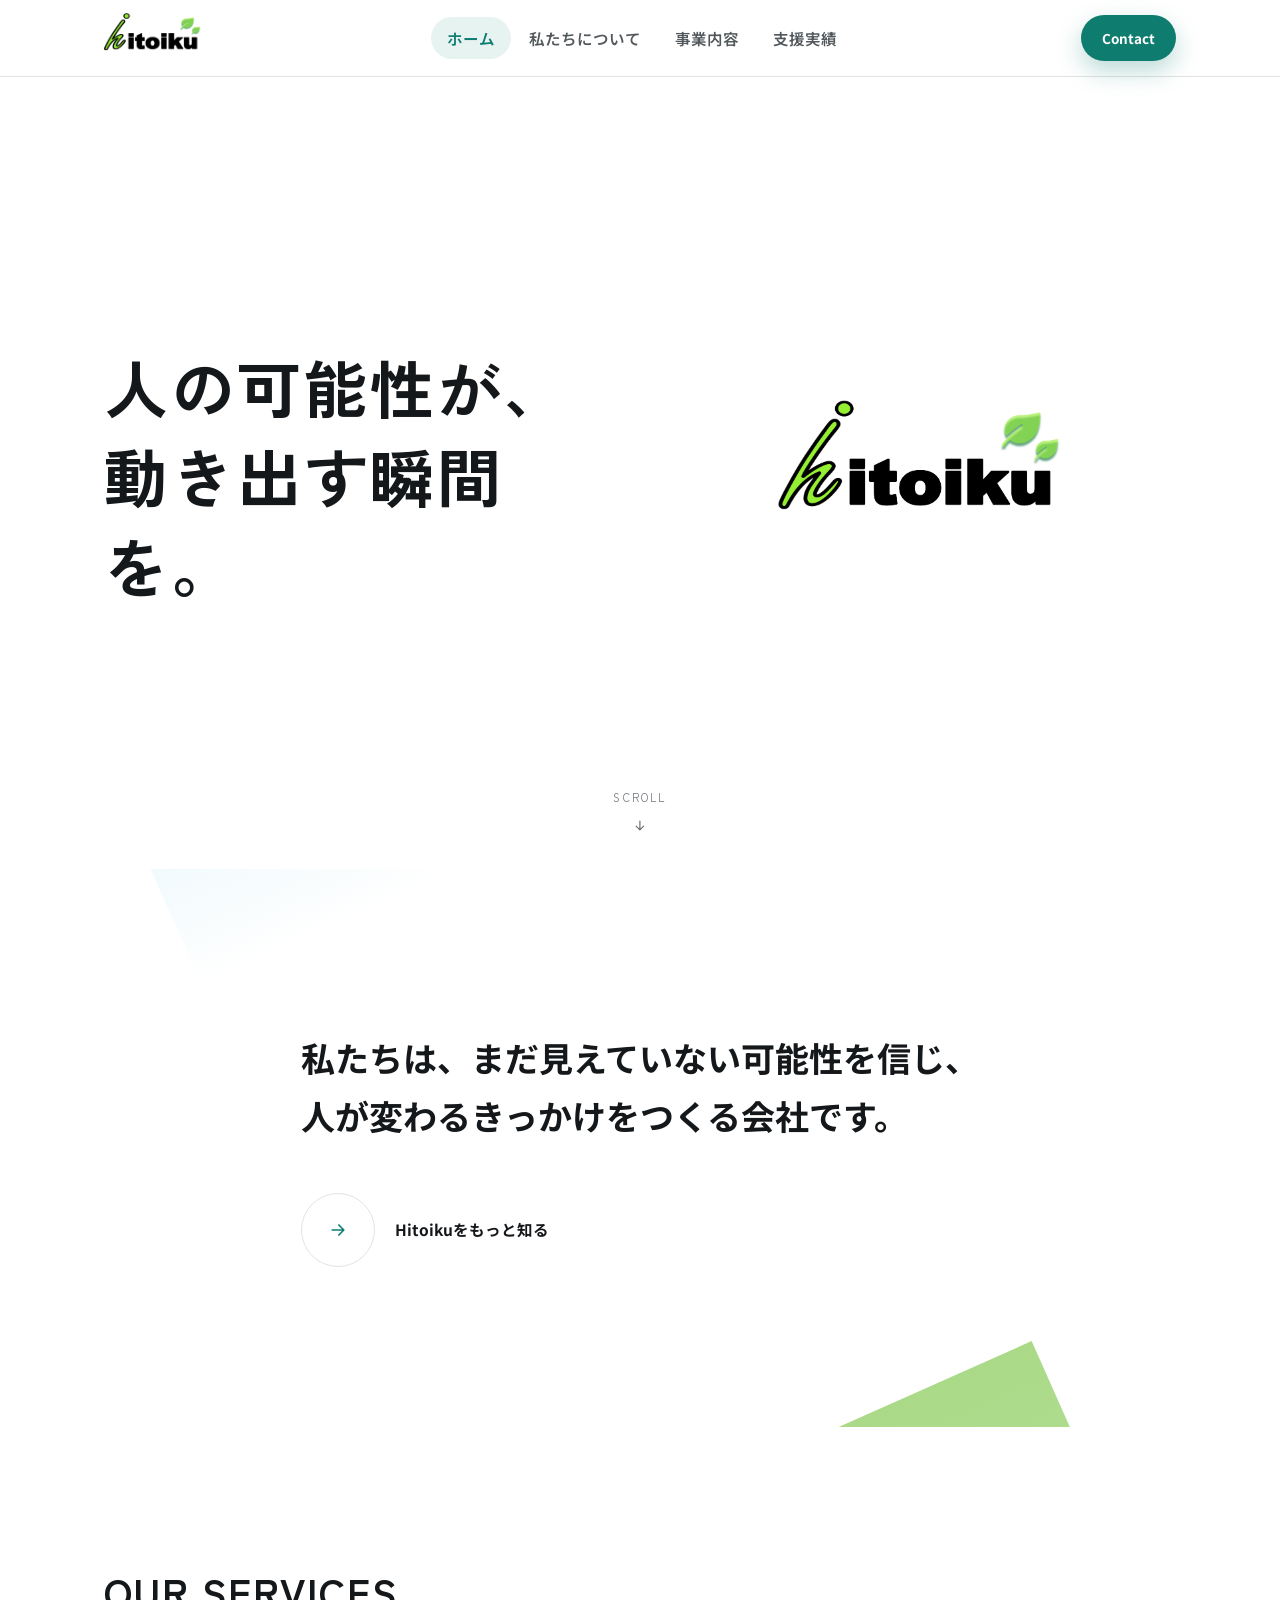
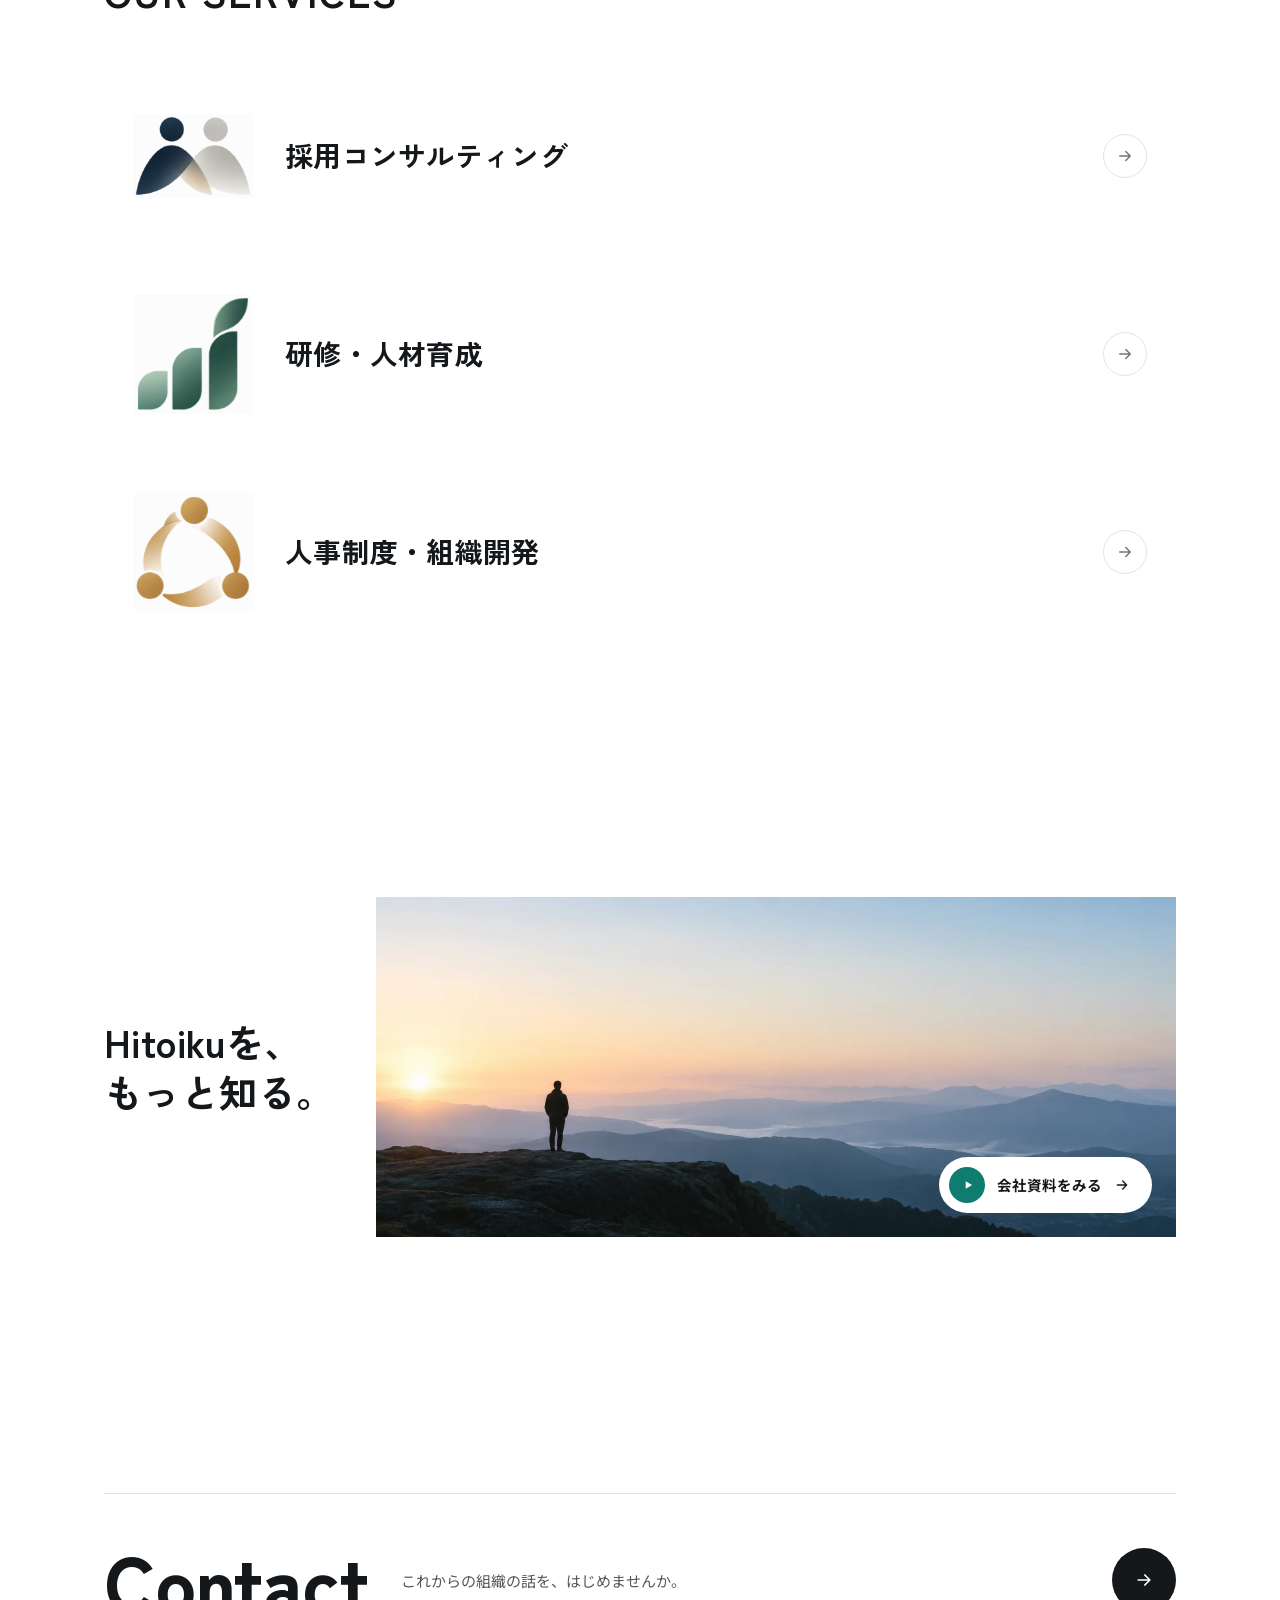
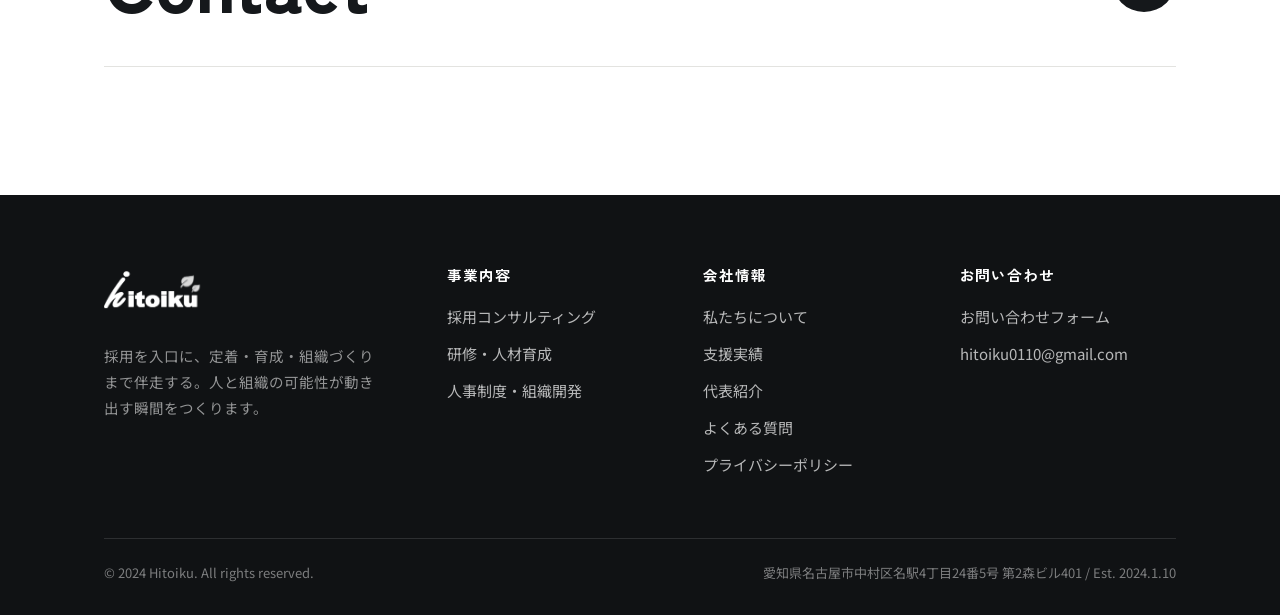
==== index.html @ 5c9ec229 "サイト一式（最新版）" ====
<!doctype html>
<html lang="ja">
<head>
<meta charset="UTF-8">
<meta name="viewport" content="width=device-width, initial-scale=1.0">
<title>ヒトイク | 採用して終わらせない。人が定着し、育つ組織へ。 - UPDATE HUMAN</title>
<meta name="description" content="ヒトイクは、採用を入口に定着・育成・組織づくりまで伴走する採用コンサルティング会社です。採用コンサルティング・研修・人事制度構築を通じて企業の成長を支援します。">
<link rel="icon" href="data:image/svg+xml,<svg xmlns=%22http://www.w3.org/2000/svg%22 viewBox=%220 0 32 32%22><rect width=%2232%22 height=%2232%22 rx=%229%22 fill=%22%230E7C6E%22/><path d=%22M9 17l5 5 9-11%22 stroke=%22white%22 stroke-width=%223%22 fill=%22none%22 stroke-linecap=%22round%22 stroke-linejoin=%22round%22/></svg>">
<link rel="preconnect" href="https://fonts.googleapis.com">
<link rel="preconnect" href="https://fonts.gstatic.com" crossorigin>
<link href="https://fonts.googleapis.com/css2?family=Zen+Kaku+Gothic+New:wght@500;700;900&family=Noto+Sans+JP:wght@400;500;700&display=swap" rel="stylesheet">
<link rel="stylesheet" href="css/styles.css">
<noscript><style>
.reveal{opacity:1 !important; transform:none !important;}
.intro-splash{display:none !important;}
.story-visual{display:none;}
.story-scroll{height:auto !important; padding:60px 0;}
.story-panels{position:static !important;}
.story-panel{height:auto !important; position:static !important; padding:26px 8vw !important; justify-content:flex-start !important; text-align:left !important;}
.story-panel-inner{opacity:1 !important; transform:none !important; max-width:640px !important;}
.story-tags{justify-content:flex-start !important;}
.story-skip{display:none;}
.mv-item[hidden]{display:block !important;}
#mission[hidden], #company[hidden]{display:block !important;}
.message-full[hidden]{display:block !important;}
.message-toggle{display:none !important;}
.about-teaser-shapes .shape-a, .about-teaser-shapes .shape-b{transform:rotate(-24deg) !important;}
.slide-in-left{opacity:1 !important; transform:none !important;}
.fade-in-scroll{opacity:1 !important;}
</style></noscript>
<link rel="stylesheet" href="css/story.css">
</head>
<body>
<header class="site-header">
  <div class="header-inner">
    <a href="index.html" class="logo"><img src="images/logo.png" alt="ヒトイク" class="logo-img" onerror="this.style.display='none';this.nextElementSibling.style.display='flex';" loading="eager"><span class="logo-fallback" style="display:none;"><span class="mark"></span><span>ヒトイク<small>UPDATE HUMAN</small></span></span></a>
    <nav class="main-nav">
      <ul>
        <li><a class="nav-link active" href="index.html">ホーム</a></li>
        <li class="has-dropdown">
          <a class="nav-link" href="about.html">私たちについて</a>
          <ul class="dropdown">
            <li><a href="about.html#mission">ミッション</a></li>
            <li><a href="about.html#vision">ビジョン</a></li>
            <li><a href="about.html#company">会社概要</a></li>
          </ul>
        </li>
        <li class="has-dropdown">
          <a class="nav-link" href="recruiting.html">事業内容</a>
          <ul class="dropdown">
            <li><a href="recruiting.html">採用コンサルティング<span>採用の仕組みをつくる</span></a></li>
            <li><a href="training.html">研修・人材育成<span>行動が変わる研修</span></a></li>
            <li><a href="hr-system.html">人事制度・組織開発<span>定着と成長を支える制度</span></a></li>
          </ul>
        </li>
        <li><a class="nav-link" href="works.html">支援実績</a></li>
      </ul>
    </nav>
    <div class="header-cta">
      <a href="contact.html" class="btn btn-primary btn-sm">Contact</a>
      <button class="nav-toggle" aria-label="メニュー"><span></span></button>
    </div>
  </div>
</header>



<div class="intro-splash" id="introSplash">
  <div class="intro-stage intro-tagline-stage" id="introTaglineStage">
    <p class="intro-tagline"><span class="ch" style="transition-delay:0.000s">人</span><span class="ch" style="transition-delay:0.055s">の</span><span class="ch" style="transition-delay:0.110s">可</span><span class="ch" style="transition-delay:0.165s">能</span><span class="ch" style="transition-delay:0.220s">性</span><span class="ch" style="transition-delay:0.275s">が</span><span class="ch" style="transition-delay:0.330s">、</span><br><span class="ch" style="transition-delay:0.385s">動</span><span class="ch" style="transition-delay:0.440s">き</span><span class="ch" style="transition-delay:0.495s">出</span><span class="ch" style="transition-delay:0.550s">す</span><span class="ch" style="transition-delay:0.605s">瞬</span><span class="ch" style="transition-delay:0.660s">間</span><span class="ch" style="transition-delay:0.715s">を</span><span class="ch" style="transition-delay:0.770s">。</span></p>
  </div>
  <button class="intro-skip" id="introSkip" type="button">スキップ</button>
</div>
<script>
(function () {
  var splash = document.getElementById('introSplash');
  if (!splash) return;
  var taglineStage = document.getElementById('introTaglineStage');
  var skipBtn = document.getElementById('introSkip');
  var done = false;
  var timers = [];

  function finish() {
    if (done) return;
    done = true;
    timers.forEach(function (t) { clearTimeout(t); });
    splash.classList.add('hidden');
    document.body.style.overflow = '';
    document.dispatchEvent(new Event('hitoiku:introDone'));
  }

  document.body.style.overflow = 'hidden';
  timers.push(setTimeout(function () { taglineStage.classList.add('show'); }, 200));
  timers.push(setTimeout(function () { taglineStage.classList.remove('show'); }, 3900));
  timers.push(setTimeout(finish, 5400));

  splash.addEventListener('click', finish);
  skipBtn.addEventListener('click', function (e) { e.stopPropagation(); finish(); });
})();
</script>

<section class="hero-v2">
  <div class="hero-v2-media-full" id="heroMediaFrame">
    <div class="hero-v2-slide hero-v2-slide-logo is-active">
      <img src="images/logo.png" alt="ヒトイク" class="hero-v2-logo-img" loading="eager">
    </div>
    <div class="hero-v2-slide hero-v2-slide-photo">
      <img src="images/hero.png" alt="人の可能性が、動き出す瞬間を。" loading="eager" width="1672" height="941">
    </div>
    <div class="hero-v2-slide hero-v2-slide-nursing">
      <img src="images/case-rooftop.jpg" alt="人の可能性が、動き出す瞬間を。" loading="lazy">
    </div>
  </div>
  <div class="container hero-v2-content">
    <div class="hero-v2-inner">
      <h1 class="hero-v2-title">人の可能性が、<br>動き出す瞬間を。</h1>
    </div>
  </div>
  <a href="#after-story" class="hero-v2-scroll" aria-label="スクロールして次のセクションへ">
    <span>Scroll</span>
    <svg viewBox="0 0 24 24" fill="none" stroke="currentColor" stroke-width="2" stroke-linecap="round" stroke-linejoin="round"><path d="M12 5v14M6 13l6 6 6-6"/></svg>
  </a>
</section>
<script>
(function () {
  var frame = document.getElementById('heroMediaFrame');
  if (!frame) return;
  var slides = Array.prototype.slice.call(frame.querySelectorAll('.hero-v2-slide'));
  if (slides.length < 2) return;
  var reduced = window.matchMedia && window.matchMedia('(prefers-reduced-motion: reduce)').matches;
  var idx = 0;
  var fired = false;
  function show(i) {
    slides.forEach(function (s, si) { s.classList.toggle('is-active', si === i); });
  }
  function next() {
    idx = (idx + 1) % slides.length;
    show(idx);
    setTimeout(next, 4000);
  }
  function start() {
    if (fired) return;
    fired = true;
    if (reduced) { show(slides.length - 1); return; }
    setTimeout(next, 4000);
  }
  document.addEventListener('hitoiku:introDone', start);
  setTimeout(start, 6000);
})();
</script>


<section id="after-story" class="about-teaser">
  <div class="about-teaser-shapes" aria-hidden="true">
    <span class="shape shape-a"></span>
    <span class="shape shape-b"></span>
  </div>
  <div class="container about-teaser-inner reveal">
    <p class="about-teaser-statement">私たちは、まだ見えていない可能性を<br class="teaser-break-sm">信じ、<br>人が変わるきっかけをつくる会社です。</p>
    <a href="about.html" class="about-teaser-link">
      <span class="about-teaser-circle"><svg viewBox="0 0 24 24" fill="none" stroke="currentColor" stroke-width="2" stroke-linecap="round" stroke-linejoin="round"><path d="M5 12h14M13 6l6 6-6 6"/></svg></span>
      <span>Hitoikuをもっと知る</span>
    </a>
  </div>
</section>

<section class="services-band">
  <div class="services-panel">
    <div class="container">
      <div class="section-head section-head-title-only">
        <span class="eyebrow eyebrow-lg slide-in-left">Our Services</span>
      </div>
      <div class="service-list">
        <a href="recruiting.html" class="service-list-item slide-in-left">
          <div class="service-list-icon"><img src="images/service-icon-recruiting.png" alt="" loading="lazy"></div>
          <div class="service-list-body">
            <h3>採用コンサルティング</h3>
          </div>
          <span class="service-list-arrow"><svg viewBox="0 0 24 24" fill="none" stroke="currentColor" stroke-width="2" stroke-linecap="round" stroke-linejoin="round"><path d="M5 12h14M13 6l6 6-6 6"/></svg></span>
        </a>
        <a href="training.html" class="service-list-item slide-in-left">
          <div class="service-list-icon"><img src="images/service-icon-training.png" alt="" loading="lazy"></div>
          <div class="service-list-body">
            <h3>研修・人材育成</h3>
          </div>
          <span class="service-list-arrow"><svg viewBox="0 0 24 24" fill="none" stroke="currentColor" stroke-width="2" stroke-linecap="round" stroke-linejoin="round"><path d="M5 12h14M13 6l6 6-6 6"/></svg></span>
        </a>
        <a href="hr-system.html" class="service-list-item slide-in-left">
          <div class="service-list-icon"><img src="images/service-icon-hrsystem.png" alt="" loading="lazy"></div>
          <div class="service-list-body">
            <h3>人事制度・組織開発</h3>
          </div>
          <span class="service-list-arrow"><svg viewBox="0 0 24 24" fill="none" stroke="currentColor" stroke-width="2" stroke-linecap="round" stroke-linejoin="round"><path d="M5 12h14M13 6l6 6-6 6"/></svg></span>
        </a>
      </div>
    </div>
  </div>
</section>

<section>
  <div class="container">
    <div class="company-deck reveal">
      <div class="company-deck-text">
        <h2><span class="nowrap">Hitoikuを、</span><br><span class="nowrap">もっと知る。</span></h2>
      </div>
      <a href="contact.html" class="company-deck-media">
        <img src="images/company-deck.jpg" alt="Hitoiku 会社紹介" loading="lazy">
        <span class="company-deck-link">
          <span class="company-deck-play"><svg viewBox="0 0 24 24" fill="currentColor" stroke="none"><path d="M8 5.5v13l11-6.5z"/></svg></span>
          <span>会社資料をみる</span>
          <svg viewBox="0 0 24 24" fill="none" stroke="currentColor" stroke-width="2" stroke-linecap="round" stroke-linejoin="round"><path d="M5 12h14M13 6l6 6-6 6"/></svg>
        </span>
      </a>
    </div>
  </div>
</section>

<section>
  <div class="container">
    <a href="contact.html" class="contact-band">
      <div class="contact-band-main">
        <span class="contact-band-title">Contact</span>
      </div>
      <p class="contact-band-desc">これからの組織の話を、はじめませんか。</p>
      <span class="contact-band-circle"><svg viewBox="0 0 24 24" fill="none" stroke="currentColor" stroke-width="2" stroke-linecap="round" stroke-linejoin="round"><path d="M5 12h14M13 6l6 6-6 6"/></svg></span>
    </a>
  </div>
  </div>
</section>
<footer class="site-footer">
  <div class="container">
    <div class="footer-grid">
      <div class="footer-brand">
        <a href="index.html" class="logo"><img src="images/logo.png" alt="ヒトイク" class="logo-img" onerror="this.style.display='none';this.nextElementSibling.style.display='flex';" loading="lazy"><span class="logo-fallback" style="display:none;"><span class="mark"></span><span>ヒトイク</span></span></a>
        <p>採用を入口に、定着・育成・組織づくりまで伴走する。人と組織の可能性が動き出す瞬間をつくります。</p>
      </div>
      <div>
        <h4>事業内容</h4>
        <ul>
          <li><a href="recruiting.html">採用コンサルティング</a></li>
          <li><a href="training.html">研修・人材育成</a></li>
          <li><a href="hr-system.html">人事制度・組織開発</a></li>
        </ul>
      </div>
      <div>
        <h4>会社情報</h4>
        <ul>
          <li><a href="about.html">私たちについて</a></li>
          <li><a href="works.html">支援実績</a></li>
          <li><a href="message.html">代表紹介</a></li>
          <li><a href="faq.html">よくある質問</a></li>
          <li><a href="privacy.html">プライバシーポリシー</a></li>
        </ul>
      </div>
      <div>
        <h4>お問い合わせ</h4>
        <ul>
          <li><a href="contact.html">お問い合わせフォーム</a></li>
          <li><a href="mailto:hitoiku0110@gmail.com">hitoiku0110@gmail.com</a></li>
        </ul>
      </div>
    </div>
    <div class="footer-bottom">
      <span>&copy; 2024 Hitoiku. All rights reserved.</span>
      <span>愛知県名古屋市中村区名駅4丁目24番5号 第2森ビル401 / Est. 2024.1.10</span>
    </div>
  </div>
</footer>
<script src="js/main.js"></script>
</body>
</html>
---- css/styles.css ----
/* ============================================================
   ヒトイク HP — Design tokens
   採用を入口に、定着・育成・組織づくりまで伴走する
   ============================================================ */
:root{
  /* Monochrome base -- neutral black/gray/white, no teal or mint cast.
     Green is reserved exclusively for CTAs, hover states and the rare
     "moment of change" highlight -- see --brand below. */
  --ink:        #15181B;
  --ink-soft:   #52585C;
  --ink-faint:  #70757A; /* darkened from an earlier lighter gray -- was ~3.2:1 on white, fails WCAG AA for the small bold eyebrow labels that use it; now ~4.6:1 */
  --bg:         #FFFFFF;
  --bg-soft:    #F5F5F3;
  --bg-deep:    #101214;
  --line:       #E3E3E0;

  --brand:      #0E7C6E;   /* deep green -- CTA / key emphasis only */
  --brand-light:#12A594;   /* hover / active state */
  --brand-pale: #E6F3F1;   /* selected-state fill, used sparingly */

  --gold:       #C99A3F;   /* small credential accent */

  --radius-s: 8px;
  --radius-m: 16px;
  --radius-l: 28px;

  --shadow-s: 0 2px 10px rgba(11,32,39,0.06);
  --shadow-m: 0 12px 32px rgba(11,32,39,0.10);
  --shadow-l: 0 24px 60px rgba(11,32,39,0.14);

  --maxw: 1120px;

  --ff-head: "Zen Kaku Gothic New", "Noto Sans JP", sans-serif;
  --ff-body: "Noto Sans JP", "Zen Kaku Gothic New", sans-serif;
  --ff-en:   "Zen Kaku Gothic New", sans-serif;

  /* Typography scale: the catchcopy tier is large and widely tracked
     (decorative), the section-heading tier stays close to before, and
     body copy (17px/1.8, set on p{} below) is untouched -- it stays
     functional and readable rather than decorative. */
  --fs-display: clamp(34px, 6vw, 76px);
  --ls-display: .08em;
  --lh-display: 1.5;

  --fs-h2: clamp(28px, 3.6vw, 40px);
  --ls-h2: .01em;

  /* Section rhythm: more breathing room between sections than before. */
  --section-pad: 128px;
  --section-pad-sm: 84px;
}

*,*::before,*::after{ box-sizing:border-box; }
html{ scroll-behavior:smooth; }
body{
  margin:0;
  font-family: var(--ff-body);
  color: var(--ink);
  background: var(--bg);
  line-height: 1.8;
  -webkit-font-smoothing: antialiased;
  font-size: 17px;
  overflow-x: hidden; /* the fixed, translateX-off-canvas mobile nav can
    otherwise inflate the document's scrollable area in Chromium even
    though it's visually off-screen -- see .main-nav below */
}
@media (prefers-reduced-motion: reduce){
  html{ scroll-behavior:auto; }
}

/* Visible keyboard-focus ring, on brand, for anything interactive.
   Only shown for keyboard/programmatic focus (:focus-visible), not for
   a mouse click, so it doesn't add visual noise to pointer users. Also
   strip the browser's own default gray focus/tap highlight so it never
   shows in its place. */
a, button{ -webkit-tap-highlight-color: transparent; }
a:focus, button:focus, input:focus, textarea:focus, select:focus, [tabindex]:focus{
  outline: none;
}
a:focus-visible, button:focus-visible, input:focus-visible,
textarea:focus-visible, select:focus-visible, [tabindex]:focus-visible{
  outline: 2px solid var(--brand-light);
  outline-offset: 3px;
}
h1,h2,h3,h4{
  font-family: var(--ff-head);
  color: var(--ink);
  line-height: 1.4;
  margin: 0 0 .6em;
  font-weight: 700;
  letter-spacing: .01em;
}
p{ margin:0 0 1em; color: var(--ink-soft); font-size:17px; }
a{ color: inherit; text-decoration:none; }
img{ max-width:100%; display:block; }
ul{ margin:0; padding:0; list-style:none; }
button{ font-family:inherit; }

.container{ max-width: var(--maxw); margin:0 auto; padding:0 24px; }
section{ padding: var(--section-pad) 0; }
@media (max-width: 720px){
  section{ padding: var(--section-pad-sm) 0; }
  .container{ padding: 0 20px; }
}

.eyebrow{
  display:inline-flex; align-items:center; gap:8px;
  font-family: var(--ff-en);
  font-size: 13.5px; font-weight:700; letter-spacing:.14em;
  text-transform:uppercase;
  color: var(--ink-faint);
  margin-bottom: 16px;
}
.eyebrow::before{
  content:""; width:22px; height:2px; background: var(--ink); display:inline-block;
}
.eyebrow-bare::before{ display:none; }

.section-head{ max-width: 640px; margin-bottom: 72px; }
.section-head h2{ font-size: var(--fs-h2); letter-spacing: var(--ls-h2); }
.section-head p{ font-size: 17.5px; }
.section-head.center{ margin-left:auto; margin-right:auto; text-align:center; }
.section-head.section-head-title-only{ margin-bottom: 40px; }

/* Large display eyebrow (e.g. "Our Services" standing in as the whole
   section title): bigger, dark, no dash marker. */
.eyebrow-lg{
  font-size: var(--fs-h2); letter-spacing: .05em; color: var(--ink); margin-bottom:0;
}
.eyebrow-lg::before{ display:none; }

/* Slide-in-from-the-left entrance, triggered once the element scrolls
   into view (.in-view added by IntersectionObserver in js/main.js) --
   echoes the character-by-character reveal of the hero's intro
   tagline, applied here as a single left-to-right slide+fade. */
.slide-in-left{
  display:inline-block;
  opacity:0; transform: translateX(-60px);
  transition: opacity .9s ease, transform .9s cubic-bezier(.22,.75,.28,1);
}
.slide-in-left.in-view{ opacity:1; transform:translateX(0); }
@media (prefers-reduced-motion: reduce){
  .slide-in-left{ transition:none; opacity:1; transform:none; }
}
.section-head.center .eyebrow::before{ display:none; }

/* Plain fade entrance, replaying every time the element scrolls into
   view (.in-view toggled by IntersectionObserver in js/main.js). */
.fade-in-scroll{
  opacity:0;
  transition: opacity 2s ease;
}
.fade-in-scroll.in-view{ opacity:1; }
@media (prefers-reduced-motion: reduce){
  .fade-in-scroll{ transition:none; opacity:1; }
}

/* ---------- Buttons ---------- */
.btn{
  display:inline-flex; align-items:center; justify-content:center; gap:10px;
  padding: 15px 30px;
  border-radius: 999px;
  font-weight:700; font-size:16px;
  border: 1px solid transparent;
  cursor:pointer;
  transition: transform .18s ease, box-shadow .18s ease, background .18s ease, color .18s ease;
  white-space: nowrap;
}
.btn-primary{ background: var(--brand); color:#fff; box-shadow: 0 10px 24px rgba(14,124,110,.28); }
.btn-primary:hover{ background: var(--brand-light); transform: translateY(-2px); box-shadow: 0 14px 30px rgba(14,124,110,.36); }
.btn-outline{ background:transparent; color: var(--ink); border-color: var(--line); }
.btn-outline:hover{ border-color: var(--brand); color: var(--brand); }
.btn-ghost-light{ background: rgba(255,255,255,.08); color:#fff; border-color: rgba(255,255,255,.4); }
.btn-ghost-light:hover{ background:#fff; color: var(--ink); }
.btn-sm{ padding: 10px 20px; font-size: 13.5px; }
.btn svg{ width:16px; height:16px; flex-shrink:0; }

/* Safety net: any bare icon() svg not otherwise sized (e.g. inside text links)
   gets a sane default instead of rendering at native/huge size. */
a svg, p svg, span svg, .more svg{ width:15px; height:15px; flex-shrink:0; vertical-align:-2px; }

/* ============================================================
   Header
   ============================================================ */
.site-header{
  position: sticky; top:0; z-index: 200;
  background: rgba(255,255,255,.88);
  backdrop-filter: blur(10px);
  border-bottom: 1px solid var(--line);
}
.header-inner{
  max-width: var(--maxw); margin:0 auto; padding: 0 24px;
  height: 76px; display:flex; align-items:center; justify-content:space-between;
}
.logo{ display:flex; align-items:center; gap:10px; font-family: var(--ff-en); font-weight:800; font-size:20px; color: var(--ink); }
.logo-fallback{ display:flex; align-items:center; gap:10px; }
.logo .logo-img{ height:62px; width:auto; display:block; flex-shrink:0; }
.footer-brand .logo .logo-img{ filter: brightness(0) invert(1); } /* solid-white version for the dark footer */
.logo .mark{
  width:34px; height:34px; border-radius:10px;
  background: linear-gradient(135deg, var(--brand) 0%, var(--brand-light) 100%);
  position:relative; flex-shrink:0;
}
.logo .mark::after{
  content:""; position:absolute; left:9px; top:9px; width:16px; height:16px;
  border-radius: 4px 4px 4px 0;
  background: #fff; opacity:.92; transform: rotate(45deg) scale(.7);
}
.logo small{ display:block; font-family: var(--ff-body); font-weight:500; font-size:10px; letter-spacing:.12em; color: var(--ink-faint); }

.main-nav{ display:flex; align-items:center; gap:6px; }
.main-nav > ul{ display:flex; align-items:center; gap:2px; }
.main-nav a.nav-link{
  padding: 10px 16px; border-radius: 999px; font-weight:600; font-size:15.5px; color: var(--ink-soft);
  transition: background .16s ease, color .16s ease;
}
.main-nav a.nav-link:hover, .main-nav a.nav-link.active{ background: var(--brand-pale); color: var(--brand); }

.has-dropdown{ position:relative; }
.dropdown{
  position:absolute; top: calc(100% + 10px); left:50%; transform: translateX(-50%);
  background:#fff; border:1px solid var(--line); border-radius: var(--radius-m);
  box-shadow: var(--shadow-m); padding:10px; min-width: 260px;
  opacity:0; visibility:hidden; translate: 0 6px;
  transition: opacity .16s ease, translate .16s ease, visibility .16s ease;
}
.has-dropdown:hover .dropdown{ opacity:1; visibility:visible; translate:0 0; }
.dropdown li a{
  display:flex; flex-direction:column; gap:2px; padding:11px 14px; border-radius: var(--radius-s);
  color: var(--ink); font-weight:700; font-size:15px;
}
.dropdown li a span{ font-weight:500; font-size:12.5px; color: var(--ink-faint); }
.dropdown li a:hover{ background: var(--bg-soft); }

.header-cta{ display:flex; align-items:center; gap:10px; }
.nav-toggle{
  display:none; width:44px; height:44px; border-radius:10px; border:1px solid var(--line);
  background:#fff; align-items:center; justify-content:center; cursor:pointer;
}
.nav-toggle span, .nav-toggle span::before, .nav-toggle span::after{
  content:""; display:block; width:20px; height:2px; background: var(--ink); position:relative; transition: all .2s ease;
}
.nav-toggle span::before{ position:absolute; top:-6px; }
.nav-toggle span::after{ position:absolute; top:6px; }
.nav-toggle.open span{ background:transparent; }
.nav-toggle.open span::before{ top:0; transform:rotate(45deg); }
.nav-toggle.open span::after{ top:0; transform:rotate(-45deg); }

@media (max-width: 980px){
  .main-nav{
    position:fixed; inset: 76px 0 0 0; background:#fff; flex-direction:column; align-items:stretch;
    padding: 20px; overflow-y:auto; transform: translateX(100%); transition: transform .26s ease;
  }
  .main-nav.open{ transform: translateX(0); }
  .main-nav > ul{ flex-direction:column; align-items:stretch; gap:2px; }
  .main-nav a.nav-link{ padding:16px 14px; border-bottom:1px solid var(--line); border-radius:0; }
  .dropdown{
    position:static; transform:none; opacity:1; visibility:visible; box-shadow:none; border:none;
    display:none; padding: 0 0 8px 14px; min-width:0;
  }
  .has-dropdown.open .dropdown{ display:block; }
  .header-cta .btn-outline{ display:none; }
  .nav-toggle{ display:flex; }
}

/* ============================================================
   Hero
   ============================================================ */
.hero{
  position:relative; overflow:hidden;
  background: linear-gradient(180deg, var(--bg-deep) 0%, #1C2023 100%);
  color:#fff; padding: 120px 0 100px;
}
.hero::before{
  content:""; position:absolute; inset:0;
  background:
    radial-gradient(560px 420px at 82% 8%, rgba(18,165,148,.30), transparent 60%),
    radial-gradient(480px 380px at 8% 90%, rgba(255,255,255,.06), transparent 60%);
  pointer-events:none;
}
.hero-grid{ position:relative; display:grid; grid-template-columns: 1.1fr .9fr; gap:56px; align-items:center; }
.hero .eyebrow{ color: rgba(255,255,255,.6); }
.hero .eyebrow::before{ background: rgba(255,255,255,.4); }
.hero h1{
  color:#fff; font-size: var(--fs-display); letter-spacing: var(--ls-display); line-height: var(--lh-display); margin-bottom:.5em;
}
.hero h1 .hl{ color: var(--brand-light); }
.hero p.lead{ color: rgba(255,255,255,.78); font-size:17px; max-width: 520px; }
.hero-actions{ display:flex; gap:14px; margin-top:34px; flex-wrap:wrap; }
.hero-stats{ display:flex; gap:36px; margin-top:52px; flex-wrap:wrap; }
.hero-stats div{ display:flex; flex-direction:column; gap:4px; }
.hero-stats div b{ display:block; font-family:var(--ff-en); font-size:30px; color:#fff; line-height:1; }
.hero-stats div span{ display:block; font-size:13px; color: rgba(255,255,255,.6); }

.hero-visual{ position:relative; }
.hero-card{
  background: rgba(255,255,255,.06); border:1px solid rgba(255,255,255,.14);
  border-radius: var(--radius-l); padding: 30px; backdrop-filter: blur(6px);
}
.flow-svg{ width:100%; height:auto; }
.flow-svg .flow-line{ stroke-dasharray: 900; stroke-dashoffset: 900; animation: draw 1.8s ease forwards .3s; }
.flow-svg .dot{ opacity:0; animation: pop .5s ease forwards; }
.flow-svg .dot:nth-of-type(1){ animation-delay: .5s; }
.flow-svg .dot:nth-of-type(2){ animation-delay: 1s; }
.flow-svg .dot:nth-of-type(3){ animation-delay: 1.4s; }
.flow-svg .dot:nth-of-type(4){ animation-delay: 1.8s; }
@keyframes draw{ to{ stroke-dashoffset:0; } }
@keyframes pop{ from{ opacity:0; transform: scale(.4); } to{ opacity:1; transform:scale(1); } }
@media (prefers-reduced-motion: reduce){
  .flow-svg .flow-line{ animation:none; stroke-dashoffset:0; }
  .flow-svg .dot{ animation:none; opacity:1; }
}

@media (max-width: 900px){
  .hero-grid{ grid-template-columns: 1fr; }
  .hero{ padding: 84px 0 60px; text-align:left; }
}

/* ============================================================
   Pain points / empathy
   ============================================================ */
.pain-band{ background: var(--bg-soft); }

/* Our Services (top page): white section with an inset gray panel,
   instead of the gray filling the full-bleed section edge to edge --
   gives the diagonal shapes above a clean white gap to land in. */
.services-band{ background: var(--bg); padding:0; }
.services-panel{ background: var(--bg); border-radius: var(--radius-l) var(--radius-l) 0 0; padding: var(--section-pad) 0; }
.services-panel .service-list-item:hover{ background: var(--bg-soft); }
@media (max-width: 720px){
  .services-panel{ padding: var(--section-pad-sm) 0; border-radius: var(--radius-m) var(--radius-m) 0 0; }
}
.pain-grid{ display:grid; grid-template-columns: repeat(4,1fr); gap:20px; }
.pain-card{
  background:#fff; border:1px solid var(--line); border-radius: var(--radius-m); padding: 28px 24px;
}
.pain-card .q{ font-family: var(--ff-en); font-size:26px; color: var(--ink); font-weight:800; margin-bottom:14px; }
.pain-card p{ margin:0; font-size:15.5px; color: var(--ink-soft); }
@media (max-width: 900px){ .pain-grid{ grid-template-columns: repeat(2,1fr); } }
@media (max-width: 560px){ .pain-grid{ grid-template-columns: 1fr; } }

/* ============================================================
   Service flow diagram
   ============================================================ */
.flowchart{ display:grid; grid-template-columns: repeat(4,1fr); gap:0; align-items:stretch; margin-top:20px; }
.flow-step{
  background:#fff; border:1px solid var(--line); border-radius: var(--radius-m); padding: 26px 22px;
  position:relative;
}
.flow-step .num{ font-family: var(--ff-en); font-size:12.5px; font-weight:800; color: var(--brand); letter-spacing:.1em; }
.flow-step h4{ margin: 10px 0 8px; font-size:17px; }
.flow-step p{ font-size:14.5px; margin:0; }
.flow-arrow{ display:flex; align-items:center; justify-content:center; color: var(--brand-light); }
.flow-arrow svg{ width:22px; height:22px; }
@media (max-width: 900px){
  .flowchart{ grid-template-columns: 1fr; gap:14px; }
  .flow-arrow{ transform:rotate(90deg); height:20px; }
}

/* ============================================================
   Cards / services grid
   ============================================================ */
.service-grid{ display:grid; grid-template-columns: repeat(3,1fr); gap:24px; }
.service-card{
  background:#fff; border:1px solid var(--line); border-radius: var(--radius-l);
  overflow:hidden; transition: box-shadow .2s ease, transform .2s ease, border-color .2s ease;
  display:flex; flex-direction:column; height:100%;
}
.service-card:hover{ box-shadow: var(--shadow-m); transform: translateY(-4px); border-color: transparent; }
.service-card .service-card-photo{ position:relative; }
.service-card .service-card-photo img{ width:100%; aspect-ratio:16/10; object-fit:cover; display:block; }
.service-card .service-card-photo .icon{
  width:56px; height:56px; border-radius: 16px; background:#fff;
  display:flex; align-items:center; justify-content:center; color: var(--brand);
  position:absolute; left:20px; bottom:-24px; box-shadow: var(--shadow-s);
}
/* Simple list-style service cards (icon + h3 + p, no photo) -- icon sits
   in normal flow at the top of the card instead of floating. */
.service-card > .icon{
  width:56px; height:56px; border-radius: 16px; background: var(--brand-pale);
  display:flex; align-items:center; justify-content:center; color: var(--brand);
  margin: 28px 28px 0;
}
.service-card > h3{ margin: 18px 28px 12px; font-size:22px; }
.service-card > p{ margin: 0 28px 28px; font-size:15.5px; flex-grow:1; }
.service-card .icon svg{ width:28px; height:28px; }
.service-card .service-card-body{ padding: 34px 28px; display:flex; flex-direction:column; flex-grow:1; }
.service-card .service-card-photo + .service-card-body{ padding-top:44px; }
.service-card .tag{ font-family:var(--ff-en); font-size:12.5px; letter-spacing:.1em; color: var(--ink-faint); font-weight:700; margin-bottom:6px; }
.service-card h3{ font-size:23px; margin-bottom:12px; }
.service-card p{ font-size:15.5px; flex-grow:1; }
.service-card ul{ margin-top:16px; display:flex; flex-direction:column; gap:8px; }
.service-card ul li{ font-size:14.5px; color: var(--ink-soft); padding-left:20px; position:relative; }
.service-card ul li::before{ content:""; position:absolute; left:0; top:8px; width:8px; height:2px; background: var(--ink-faint); }
.service-card .more{ margin-top:22px; font-weight:700; font-size:14.5px; color: var(--brand); display:inline-flex; align-items:center; gap:6px; }
@media (max-width: 900px){ .service-grid{ grid-template-columns: 1fr; } }

/* ============================================================
   Service list (TOP page, LayerX-style business list): an icon tile
   left, title+description right, whole row as one link -- instead of
   a grid of photo cards.
   ============================================================ */
.service-list{ display:flex; flex-direction:column; gap:20px; }
.service-list-item{
  display:grid; grid-template-columns: 120px 1fr auto; gap:32px; align-items:center;
  padding:28px; background:transparent; border:1px solid transparent; border-radius: var(--radius-l);
  text-decoration:none;
  transition: background .25s ease, border-color .25s ease, box-shadow .25s ease, transform .25s ease;
}
.service-list-item:hover{
  background:#fff; border-color:transparent; box-shadow: var(--shadow-m); transform: translateY(-3px);
}
.service-list-icon{
  width:120px; height:120px; border-radius: var(--radius-m); background: transparent;
  display:flex; align-items:center; justify-content:center; color: var(--brand); flex-shrink:0;
}
.service-list-icon svg{ width:44px; height:44px; }
.service-list-icon img{ width:100%; height:100%; object-fit:contain; }
.service-list-body .tag{ font-family: var(--ff-en); font-size:12px; letter-spacing:.1em; color: var(--ink-faint); font-weight:700; margin-bottom:8px; }
.service-list-body h3{ font-size:28px; margin-bottom:0; }
.service-list-body p{ font-size:15px; color: var(--ink-soft); margin:0; }
.service-list-arrow{
  width:44px; height:44px; border-radius:50%; border:1px solid var(--line);
  display:flex; align-items:center; justify-content:center; color: var(--ink-faint);
  flex-shrink:0; transition: all .2s ease;
}
.service-list-arrow svg{ width:18px; height:18px; }
.service-list-item:hover .service-list-arrow{ background: var(--brand); border-color: var(--brand); color:#fff; }
@media (max-width: 720px){
  .service-list-item{ grid-template-columns: 64px 1fr; gap:18px; padding:20px; }
  .service-list-icon{ width:64px; height:64px; border-radius: var(--radius-s); }
  .service-list-icon svg{ width:28px; height:28px; }
  .service-list-arrow{ display:none; }
}

/* ============================================================
   Reasons (why chosen)
   ============================================================ */
.reasons{ background: var(--bg-deep); color:#fff; }
.reasons .section-head h2, .reasons .section-head p{ color:#fff; }
.reasons .section-head p{ color: rgba(255,255,255,.68); }
.reason-list{ display:grid; grid-template-columns: repeat(3,1fr); gap:24px; }
.reason-item{ border:1px solid rgba(255,255,255,.14); border-radius: var(--radius-m); padding:30px 26px; background: rgba(255,255,255,.04); }
.reason-item .num{ font-family: var(--ff-en); font-size:34px; font-weight:800; color: var(--brand-light); }
.reason-item h3{ color:#fff; font-size:19px; margin: 14px 0 10px; }
.reason-item p{ color: rgba(255,255,255,.68); font-size:15.5px; margin:0; }
@media (max-width: 900px){ .reason-list{ grid-template-columns: 1fr; } }

/* ============================================================
   Stats / results
   ============================================================ */
.stat-strip{ display:grid; grid-template-columns: repeat(3,1fr); gap:24px; text-align:center; }
.stat-strip .stat b{ display:block; font-family: var(--ff-en); font-size: 44px; color: var(--brand); }
.stat-strip .stat span{ display:block; font-size:14.5px; color: var(--ink-soft); }
@media (max-width: 700px){ .stat-strip{ grid-template-columns: 1fr; gap:16px; } }

/* Designed stat showcase: ring-chart style, replaces plain stat-strip numbers */
.stat-showcase{ display:grid; grid-template-columns: repeat(3,1fr); gap:32px; text-align:center; }
.stat-showcase-item{ display:flex; flex-direction:column; align-items:center; }
.stat-ring-wrap{ position:relative; width:180px; height:180px; margin-bottom:20px; }
.stat-ring{ width:180px; height:180px; transform:rotate(-90deg); position:absolute; inset:0; }
.stat-ring-track{ fill:none; stroke: var(--brand-pale); stroke-width:8; }
.stat-ring-bar{
  fill:none; stroke: var(--brand); stroke-width:8; stroke-linecap:round;
  stroke-dasharray: 326.7; stroke-dashoffset: calc(326.7 - (326.7 * var(--pct)) / 100);
  transition: stroke-dashoffset 1.2s ease;
}
.stat-showcase-num{
  position:absolute; inset:0; display:flex; align-items:center; justify-content:center;
  font-family: var(--ff-en); font-size:38px; font-weight:800; color: var(--brand);
}
.stat-showcase-num span{ font-size:22px; margin-left:2px; }
.stat-showcase-label{ font-size:15.5px; color: var(--ink-soft); font-weight:600; }
@media (max-width: 700px){ .stat-showcase{ grid-template-columns: 1fr; gap:36px; } }

/* Company deck teaser card: photo + "view our deck" link */
.company-deck{ display:grid; grid-template-columns: 240px 1fr; gap:32px; align-items:center; }
.company-deck-text .eyebrow{ margin-bottom:14px; }
.company-deck-text h2{ font-size: clamp(28px, 3vw, 40px); line-height:1.3; margin:0; }
.company-deck-text h2 .nowrap{ white-space:nowrap; }
.company-deck-media{
  position:relative; display:block; border-radius:0; overflow:hidden;
  text-decoration:none;
}
.company-deck-media img{
  width:100%; height:340px; object-fit:cover; display:block; transition: transform .5s ease;
}
.company-deck-media:hover img{ transform: scale(1.03); }
.company-deck-link{
  position:absolute; right:24px; bottom:24px; display:inline-flex; align-items:center; gap:12px;
  background:#fff; padding:10px 22px 10px 10px; border-radius:999px; box-shadow: var(--shadow-m);
  font-weight:700; font-size:14.5px; color: var(--ink); transition: box-shadow .25s ease, transform .25s ease;
}
.company-deck-media:hover .company-deck-link{ box-shadow: 0 16px 36px rgba(11,32,39,0.16); transform: translateY(-2px); }
.company-deck-play{
  width:36px; height:36px; border-radius:50%; background: var(--brand); color:#fff; flex-shrink:0;
  display:flex; align-items:center; justify-content:center;
}
.company-deck-play svg{ width:14px; height:14px; margin-left:2px; }
.company-deck-link > svg{ width:16px; height:16px; flex-shrink:0; }
@media (max-width: 860px){
  .company-deck{ grid-template-columns: 1fr; gap:24px; }
  .company-deck-media img{ height:240px; }
}

/* ============================================================
   Testimonials / case cards
   ============================================================ */
.case-grid{ display:grid; grid-template-columns: 3fr 2fr; gap:22px; }
.case-card{ background:#fff; border:1px solid var(--line); border-radius: var(--radius-m); overflow:hidden; display:flex; flex-direction:column; }
.case-card .case-photo{ width:100%; aspect-ratio:16/10; object-fit:cover; display:block; }
.case-card .case-body{ padding:24px 28px 28px; flex-grow:1; }
.case-card .badge{ display:inline-block; font-size:11.5px; font-weight:700; color: var(--brand); background: var(--brand-pale); padding:4px 10px; border-radius:999px; margin-bottom:14px; }
.case-card h3{ font-size:17px; margin-bottom:10px; }
.case-card p{ font-size:15px; margin-bottom:0; }
.case-card .org{ margin-top:16px; font-size:13.5px; font-weight:700; color: var(--ink); }
.result-line{
  margin-top:16px; padding:14px 16px; background: var(--brand-pale); border-radius: var(--radius-s);
  font-size:14.5px; color: var(--ink);
}
.result-line .result-label{
  display:inline-block; font-family: var(--ff-en); font-size:11.5px; font-weight:800;
  letter-spacing:.08em; color: var(--brand); margin-right:8px; vertical-align:top;
}

/* Full case-study grid (works.html, 4 cards): asymmetric masonry instead
   of a uniform wall of tiles -- one featured tall card, two stacked
   beside it, one full-width closer. Photos keep object-fit:cover so
   varying the cell height never distorts the source image. */
.case-grid-feature{ grid-template-columns: 7fr 5fr; }
.case-grid-feature .case-card:nth-child(1){ grid-column:1; grid-row: 1 / span 2; display:grid; grid-template-rows: 1fr auto; }
.case-grid-feature .case-card:nth-child(1) .case-photo{ height:100%; aspect-ratio:auto; }
.case-grid-feature .case-card:nth-child(2){ grid-column:2; grid-row:1; }
.case-grid-feature .case-card:nth-child(3){ grid-column:2; grid-row:2; }
.case-grid-feature .case-card:nth-child(4){ grid-column: 1 / span 2; }
.case-grid-feature .case-card:nth-child(4) .case-photo{ aspect-ratio: 21/7; }

@media (max-width: 800px){
  .case-grid, .case-grid-feature{ grid-template-columns:1fr; }
  .case-grid-feature .case-card{ grid-column:auto !important; grid-row:auto !important; display:flex !important; }
  .case-grid-feature .case-card .case-photo{ height:auto !important; aspect-ratio:16/10 !important; }
}

/* ============================================================
   CTA band
   ============================================================ */
.cta-band{
  background: linear-gradient(120deg, var(--brand) 0%, #0A5F55 100%);
  color:#fff; border-radius: var(--radius-l); padding: 60px 50px;
  display:flex; align-items:center; justify-content:space-between; gap:30px; flex-wrap:wrap;
  position:relative; overflow:hidden;
}
.cta-band::after{
  content:""; position:absolute; right:-60px; top:-60px; width:260px; height:260px; border-radius:50%;
  background: rgba(255,255,255,.08);
}
.cta-band h2{ color:#fff; font-size: clamp(22px,2.6vw,30px); margin-bottom:8px; }
.cta-band p{ color: rgba(255,255,255,.78); margin:0; }
.cta-band .actions{ display:flex; gap:12px; flex-wrap:wrap; position:relative; z-index:1; }
@media (max-width: 720px){ .cta-band{ padding:40px 26px; text-align:left; } }

/* ============================================================
   Contact CTA row (TOP page, LayerX-style): plain by default, the
   whole row is one link, and it only turns into a raised white card
   on hover -- instead of a permanently-colored gradient band.
   ============================================================ */
.contact-cta{
  display:flex; align-items:center; justify-content:space-between; gap:32px; flex-wrap:wrap;
  padding: 44px 40px; border-radius: var(--radius-l);
  background:transparent; text-decoration:none;
  transition: background .25s ease, box-shadow .25s ease, transform .25s ease;
}
.contact-cta:hover{ background:#fff; box-shadow: var(--shadow-m); transform: translateY(-3px); }
.contact-cta-left h2{ font-size: clamp(22px,2.6vw,30px); margin-bottom:8px; color: var(--ink); }
.contact-cta-left p{ margin:0; color: var(--ink-soft); }
.contact-cta-right{
  display:flex; align-items:center; gap:20px; font-weight:700; font-size:15.5px; color: var(--ink);
  flex-shrink:0;
}
.contact-cta-circle{
  width:56px; height:56px; border-radius:50%; border:1px solid var(--line);
  display:flex; align-items:center; justify-content:center; color: var(--ink-faint);
  flex-shrink:0; transition: all .2s ease;
}
.contact-cta-circle svg{ width:20px; height:20px; }
.contact-cta:hover .contact-cta-circle{ background: var(--brand); border-color: var(--brand); color:#fff; }
@media (max-width: 720px){
  .contact-cta{ padding:32px 24px; }
  .contact-cta-right span{ display:none; }
}

/* Contact band (TOP page): minimal wordmark row with a plain divider,
   instead of a boxed card. */
.contact-band{
  display:flex; align-items:center; justify-content:space-between; gap:32px; flex-wrap:wrap;
  padding: 48px 0; border-top:1px solid var(--line); border-bottom:1px solid var(--line);
  text-decoration:none;
}
.contact-band-main{ display:flex; flex-direction:column; gap:6px; }
.contact-band-title{
  font-family: var(--ff-en); font-size: clamp(46px, 6.5vw, 76px);
  font-weight:800; color: var(--ink); line-height:1;
}
.contact-band-desc{ flex:1; min-width:220px; margin:0; align-self:center; color: var(--ink-soft); font-size:15px; line-height:1.8; }
.contact-band-circle{
  width:64px; height:64px; border-radius:50%; background: var(--ink); color:#fff; flex-shrink:0;
  display:flex; align-items:center; justify-content:center; transition: background .2s ease, transform .2s ease;
}
.contact-band-circle svg{ width:20px; height:20px; }
.contact-band:hover .contact-band-circle{ background: var(--brand); transform: translateX(4px); }
@media (max-width: 720px){
  .contact-band{ padding:36px 0; }
  .contact-band-desc{ order:3; width:100%; }
}

/* ============================================================
   Footer
   ============================================================ */
.site-footer{ background: var(--bg-deep); color: rgba(255,255,255,.7); padding: 70px 0 30px; }
.footer-grid{ display:grid; grid-template-columns: 1.4fr 1fr 1fr 1fr; gap:40px; }
.footer-grid h4{ color:#fff; font-size:14.5px; letter-spacing:.06em; margin-bottom:18px; }
.footer-grid li{ margin-bottom:10px; font-size:15px; }
.footer-grid a:hover{ color:#fff; }
.footer-brand .logo{ color:#fff; margin-bottom:16px; }
.footer-brand p{ color: rgba(255,255,255,.55); font-size:14.5px; max-width:280px; }
.footer-bottom{
  border-top: 1px solid rgba(255,255,255,.12); margin-top:50px; padding-top:22px;
  display:flex; justify-content:space-between; align-items:center; flex-wrap:wrap; gap:12px;
  font-size:13px; color: rgba(255,255,255,.45);
}
@media (max-width: 800px){ .footer-grid{ grid-template-columns: 1fr 1fr; } }
@media (max-width: 480px){ .footer-grid{ grid-template-columns: 1fr; } }

/* ============================================================
   Generic page header (inner pages)
   ============================================================ */
.page-hero{
  background: var(--bg-soft); padding: 64px 0 56px; border-bottom:1px solid var(--line);
}
.breadcrumb{ font-size:13.5px; color: var(--ink-faint); margin-bottom:18px; }
.breadcrumb a:hover{ color: var(--brand); }
.page-hero h1{ font-size: clamp(28px,4vw,42px); max-width: 720px; }
.page-hero p.lead{ font-size:17px; max-width: 620px; color: var(--ink-soft); }

.about-subnav{ display:flex; gap:48px; flex-wrap:wrap; margin-top:40px; }
.about-subnav-item{
  display:flex; align-items:center; gap:10px; padding-bottom:16px; font-weight:700; font-size:15px;
  color: var(--ink-soft); text-decoration:none; border-bottom:1px solid var(--line);
  transition: color .2s ease, border-color .2s ease;
}
.about-subnav-item:hover{ color: var(--ink); }
.about-subnav-item.active{ color: var(--ink); border-bottom-color: var(--brand); }
.about-subnav-item .subnav-arrow{
  width:24px; height:24px; border-radius:50%; border:1px solid var(--line); flex-shrink:0;
  display:flex; align-items:center; justify-content:center; color: var(--ink-faint);
  transition: border-color .2s ease, color .2s ease;
}
.about-subnav-item .subnav-arrow svg{ width:11px; height:11px; }
.about-subnav-item.active .subnav-arrow{ border-color: var(--brand); color: var(--brand); }

.service-hero-image{ padding: 40px 0 0; }
.service-hero-image img{
  width:100%; height:auto; display:block; border-radius: var(--radius-l);
  box-shadow: var(--shadow-m);
}

/* Flowing sub-nav between the 3 businesses, shown on each service page */
.service-subnav{ background: var(--bg-soft); border-bottom:1px solid var(--line); }
.service-subnav-inner{ display:flex; gap:8px; padding:14px 0; flex-wrap:wrap; }
.subnav-item{
  display:inline-flex; align-items:center; gap:8px; padding:9px 18px;
  border-radius:999px; font-size:14.5px; font-weight:700; color: var(--ink-soft);
  background:#fff; border:1px solid var(--line); transition: all .2s ease;
}
.subnav-item:hover{ border-color: var(--brand); color: var(--brand); }
.subnav-item.active{ background: var(--brand); border-color: var(--brand); color:#fff; }
.subnav-num{ font-family: var(--ff-en); font-size:12px; opacity:.7; }
@media (max-width: 720px){ .service-subnav-inner{ padding:12px 0; } .subnav-item{ padding:8px 14px; font-size:13.5px; } }

/* Numbered process (STEP) */
.step-list{ display:grid; grid-template-columns: repeat(4,1fr); gap:20px; }
.step-item{ position:relative; padding: 28px 22px; border:1px solid var(--line); border-radius: var(--radius-m); background:#fff; }
.step-item .step-tag{ font-family: var(--ff-en); font-size:11.5px; font-weight:800; color:#fff; background: var(--ink); padding:4px 10px; border-radius:999px; }
.step-item h4{ margin:16px 0 8px; font-size:17px; }
.step-item p{ font-size:14.5px; margin:0; }
@media (max-width: 900px){ .step-list{ grid-template-columns: 1fr 1fr; } }
@media (max-width: 560px){ .step-list{ grid-template-columns: 1fr; } }

/* Two column feature rows */
.feature-row{ display:grid; grid-template-columns: repeat(2,1fr); gap:20px; }
.feature-box{ border:1px solid var(--line); border-radius: var(--radius-m); padding:26px 24px; background:#fff; }
.feature-box h4{ font-size:17px; margin-bottom:8px; display:flex; align-items:center; gap:10px; }
.feature-box h4 .ico{ width:34px; height:34px; border-radius:10px; background: var(--brand-pale); color:var(--brand); display:flex; align-items:center; justify-content:center; flex-shrink:0; }
.feature-box h4 .ico svg{ width:18px; height:18px; }
.feature-box p{ font-size:15px; margin:0; }
@media (max-width: 720px){ .feature-row{ grid-template-columns: 1fr; } }

/* Pricing */
.price-table{ width:100%; border-collapse:collapse; background:#fff; border:1px solid var(--line); border-radius: var(--radius-m); overflow:hidden; }
.price-table th, .price-table td{ padding:18px 20px; border-bottom:1px solid var(--line); text-align:left; font-size:15.5px; }
.price-table th{ background: var(--bg-soft); font-family: var(--ff-en); font-size:13.5px; letter-spacing:.05em; color: var(--ink-soft); }
.price-table tr:last-child td{ border-bottom:none; }
.price-table td.price{ font-family: var(--ff-en); font-weight:800; color: var(--brand); white-space:nowrap; }
.table-wrap{ overflow-x:auto; }
.price-note{ font-size:13.5px; color: var(--ink-faint); margin-top:14px; }

/* Profile */
.profile-hero{ display:grid; grid-template-columns: 260px 1fr; gap:44px; align-items:start; }
.profile-photo{
  width:100%; aspect-ratio: 1; border-radius: var(--radius-l);
  background: linear-gradient(160deg, var(--brand) 0%, var(--bg-deep) 100%);
  display:flex; align-items:center; justify-content:center; color:#fff;
  font-family:var(--ff-en); font-weight:800; font-size:52px;
  overflow:hidden;
}
.profile-photo img{ width:100%; height:100%; object-fit:cover; display:block; border-radius:inherit; }
.credential-line{ margin-top:18px; font-size:13.5px; color: var(--ink-faint); letter-spacing:.02em; }
@media (max-width: 780px){ .profile-hero{ grid-template-columns: 1fr; } .profile-photo{ max-width:200px; } }

.quote-block{ border-left:3px solid var(--brand); padding-left:22px; margin: 26px 0; }
.quote-block p{ font-size:17px; color: var(--ink); font-style:normal; }

.timeline{ position:relative; padding-left: 26px; border-left: 2px solid var(--line); display:flex; flex-direction:column; gap:26px; }
.timeline-item{ position:relative; }
.timeline-item::before{ content:""; position:absolute; left:-32px; top:4px; width:12px; height:12px; border-radius:50%; background: var(--ink); border:3px solid #fff; box-shadow: 0 0 0 2px var(--ink); }
.timeline-item .yr{ font-family: var(--ff-en); font-weight:800; color: var(--brand); font-size:15px; }
.timeline-item p{ margin: 4px 0 0; font-size:15.5px; }

/* FAQ accordion */
.faq-list{ display:flex; flex-direction:column; gap:14px; }
.faq-item{ border:1px solid var(--line); border-radius: var(--radius-m); background:#fff; overflow:hidden; }
.faq-q{
  display:flex; align-items:center; justify-content:space-between; gap:16px;
  padding: 22px 24px; cursor:pointer; font-weight:700; font-size:16.5px;
}
.faq-q .qmark{ font-family: var(--ff-en); color: var(--brand); font-weight:800; margin-right:14px; }
.faq-q .chev{ flex-shrink:0; width:20px; height:20px; transition: transform .2s ease; color: var(--ink-faint); }
.faq-item.open .chev{ transform: rotate(180deg); }
.faq-a{ max-height:0; overflow:hidden; transition: max-height .25s ease; }
.faq-a-inner{ padding: 0 24px 22px 62px; font-size:15.5px; color: var(--ink-soft); }
.faq-item.open .faq-a{ max-height: 400px; }

/* Category tabs (FAQ) */
.tab-bar{ display:flex; gap:8px; flex-wrap:wrap; margin-bottom:30px; }
.tab-btn{ padding:10px 18px; border-radius:999px; border:1px solid var(--line); background:#fff; font-weight:700; font-size:14.5px; color: var(--ink-soft); cursor:pointer; }
.tab-btn.active{ background: var(--brand); border-color: var(--brand); color:#fff; }

/* Contact page */
.contact-grid{ display:grid; grid-template-columns: 1fr 1fr; gap:30px; }
.contact-card{ border:1px solid var(--line); border-radius: var(--radius-l); padding:36px; background:#fff; }
.contact-card.primary{ background: var(--brand-pale); border-color: transparent; }
.contact-card h3{ font-size:19px; margin-bottom:12px; }
.contact-method{ display:flex; align-items:center; gap:14px; padding:16px 0; border-bottom:1px solid var(--line); }
.contact-method:last-child{ border-bottom:none; }
.contact-method .ico{ width:40px; height:40px; border-radius:10px; background:#fff; display:flex; align-items:center; justify-content:center; color:var(--brand); flex-shrink:0; }
.contact-method .ico svg{ width:20px; height:20px; }
.contact-method .lbl{ font-size:13px; color: var(--ink-faint); font-weight:700; }
.contact-method .val{ font-size:16px; font-weight:700; color: var(--ink); line-height:1.7; }
.contact-method:has(.val br){ align-items:flex-start; }
.flow-mini{ display:flex; flex-direction:column; gap:14px; margin-top:16px; }
.flow-mini-item{ display:flex; gap:14px; align-items:flex-start; }
.flow-mini-item .n{ width:26px; height:26px; border-radius:50%; background: var(--brand); color:#fff; font-family:var(--ff-en); font-size:12.5px; font-weight:800; display:flex; align-items:center; justify-content:center; flex-shrink:0; }
.flow-mini-item p{ margin:0; font-size:14.5px; }
@media (max-width: 800px){ .contact-grid{ grid-template-columns:1fr; } }

/* Utility */
.reveal{ opacity:0; transform: translateY(18px); transition: opacity .6s ease, transform .6s ease; }
.reveal.in{ opacity:1; transform:none; }
@media (prefers-reduced-motion: reduce){
  .reveal{ opacity:1; transform:none; transition:none; }
}
.text-center{ text-align:center; }
.mt-lg{ margin-top:56px; }
.divider{ height:1px; background: var(--line); margin: 0; }
.badge-list{ display:flex; flex-wrap:wrap; gap:10px; }

/* Shared "more" link (used across every page for "詳しく見る →" style links):
   quiet underline slide-in on hover instead of a static color-only state. */
.more{
  display:inline-flex; align-items:center; gap:6px;
  font-weight:700; font-size:14.5px; color: var(--brand);
  position:relative; width:fit-content;
}
.more::after{
  content:""; position:absolute; left:0; bottom:-2px; width:0; height:1px;
  background: currentColor; transition: width .25s ease;
}
.more:hover{ color: var(--brand-light); }
.more:hover::after{ width:100%; }
.message-toggle{ border:none; background:none; padding:0; cursor:pointer; }
.message-toggle-icon{ display:inline-flex; transition: transform .2s ease; }
.message-toggle[aria-expanded="true"] .message-toggle-icon{ transform:rotate(90deg); }
.message-full{ margin-top:28px; max-width:640px; }
.message-full p{ margin-bottom:16px; }
@media (prefers-reduced-motion: reduce){
  .more::after{ transition:none; }
}

/* Screen-reader-only text: keeps real, indexable heading/copy in the DOM
   for SEO/accessibility even though the hero message is shown via image. */
.sr-only{
  position:absolute; width:1px; height:1px; padding:0; margin:-1px;
  overflow:hidden; clip:rect(0,0,0,0); white-space:nowrap; border:0;
}

/* ============================================================
   Hero v2 -- catchcopy left, full-bleed photo right (LayerX-style):
   the media area fills the full width from a single diagonal cut to
   the viewport's right edge, instead of sitting inside a framed
   card. Slides (logo + each photo) crossfade every 3s.
   ============================================================ */
.hero-v2{
  position:relative; overflow:hidden;
  min-height: 88vh; display:flex; align-items:center;
  padding: 128px 0 90px;
  background: var(--bg);
}
.hero-v2-media-full{
  position:absolute; top:0; right:0; bottom:0; width:56%;
  clip-path: polygon(16% 0, 100% 0, 100% 100%, 0 100%);
  z-index:0;
}
.hero-v2-content{ position:relative; z-index:1; width:100%; }
.hero-v2-inner{ max-width: 520px; }
.hero-v2-title{
  font-size: clamp(36px, 5vw, 78px); letter-spacing: .04em; line-height: 1.4;
  color: var(--ink); margin: 0 0 32px; font-weight:700;
}
.hero-v2-lead{
  font-size:17px; line-height:1.9; color: var(--ink-soft); max-width: 560px; margin: 0 0 40px;
}

/* Slide stack: logo, then each photo, crossfading in turn. The intro
   splash's finish() (content_story.py) dispatches "hitoiku:introDone",
   which the inline script after this section listens for to start the
   cycle; slides advance every 3s. */
.hero-v2-slide{
  position:absolute; inset:0;
  opacity:0; transition: opacity 1s ease;
}
.hero-v2-slide.is-active{ opacity:1; z-index:1; }
.hero-v2-slide:not(.hero-v2-slide-logo) img{ display:block; width:100%; height:100%; object-fit:cover; }
.hero-v2-slide-nursing img{ object-position: 70% center; } /* keep the person (right side of the source photo) in frame */
.hero-v2-slide-photo{ background: var(--bg); }
.hero-v2-slide-photo img{ object-fit: contain; } /* show the whole photo instead of cropping to fill -- its own near-white background blends into the section */
.hero-v2-slide-logo{
  display:flex; align-items:center; justify-content:center;
  background: var(--bg);
}
.hero-v2-slide-logo .hero-v2-logo-img{ width:40%; height:auto; max-width:340px; }
@media (prefers-reduced-motion: reduce){
  .hero-v2-slide{ transition:none; }
}

.hero-v2-scroll{
  position:absolute; left:50%; bottom:36px; transform:translateX(-50%);
  display:flex; flex-direction:column; align-items:center; gap:10px;
  font-family: var(--ff-en); font-size:11px; letter-spacing:.2em; text-transform:uppercase;
  color: var(--ink-faint); z-index:1; transition: color .2s ease;
}
.hero-v2-scroll:hover{ color: var(--ink); }
.hero-v2-scroll svg{ width:15px; height:15px; animation: hero-scroll-cue 2.4s ease-in-out infinite; }
@keyframes hero-scroll-cue{ 0%,100%{ transform: translateY(0); opacity:.55; } 50%{ transform: translateY(6px); opacity:1; } }
@media (prefers-reduced-motion: reduce){ .hero-v2-scroll svg{ animation:none; } }

@media (max-width: 900px){
  .hero-v2{ display:block; min-height:auto; padding: 100px 0 56px; }
  .hero-v2-media-full{
    position:relative; inset:auto; width:100%; height:340px; margin-top:44px;
    clip-path:none;
  }
  .hero-v2-scroll{ position:static; transform:none; margin-top:40px; }
}
@media (max-width: 480px){
  .hero-v2{ padding-top: 84px; }
  .hero-v2-lead{ font-size:15px; }
  .hero-v2-media-full{ height:260px; }
}

/* ============================================================
   About teaser (TOP page, LayerX-style "second screen"): a big bold
   statement over large diagonal brand-green bands, closed by a
   circular arrow link -- instead of a small eyebrow+heading+text-link
   block.
   ============================================================ */
.about-teaser{
  position:relative; overflow:hidden;
  min-height: 62vh; display:flex; align-items:center;
  background: var(--bg);
}
.about-teaser-shapes{ position:absolute; inset:0; z-index:0; overflow:hidden; pointer-events:none; }
.about-teaser-shapes .shape{ position:absolute; transform-origin:center; }
/* Enter animated: shape-a slides down into place from above, shape-b
   slides up into place from below, once the section scrolls into
   view (.in-view is added by IntersectionObserver in js/main.js). */
.about-teaser-shapes .shape-a{
  top:-90%; left:-10%; width:24%; height:280%;
  background: linear-gradient(180deg, #57C1E3 0%, rgba(87,193,227,0) 100%);
  transform: translateY(-60%) rotate(-24deg);
  transition: transform 1s cubic-bezier(.22,.75,.28,1);
}
.about-teaser-shapes .shape-b{
  top:-100%; right:-8%; width:18%; height:300%;
  background: linear-gradient(180deg, #AADA87 0%, rgba(170,218,135,0) 100%);
  transform: translateY(60%) rotate(-24deg);
  transition: transform 1s cubic-bezier(.22,.75,.28,1);
}
.about-teaser.in-view .about-teaser-shapes .shape-a,
.about-teaser.in-view .about-teaser-shapes .shape-b{
  transform: translateY(0) rotate(-24deg);
}
@media (prefers-reduced-motion: reduce){
  .about-teaser-shapes .shape-a,
  .about-teaser-shapes .shape-b{ transition:none; transform: rotate(-24deg); }
}
.about-teaser-inner{ position:relative; z-index:1; max-width:760px; }
.about-teaser-statement{
  font-size: clamp(22px, 2.8vw, 34px); line-height:1.7; font-weight:700;
  color: var(--ink); margin: 0 0 48px;
}
.about-teaser-statement .teaser-break-sm{ display:none; }
.about-teaser-link{ display:inline-flex; align-items:center; gap:20px; color: var(--ink); font-weight:700; font-size:15.5px; }
.about-teaser-circle{
  width:74px; height:74px; border-radius:50%; border:1px solid var(--line);
  display:flex; align-items:center; justify-content:center; color: var(--brand);
  flex-shrink:0; transition: background .2s ease, color .2s ease, border-color .2s ease;
}
.about-teaser-circle svg{ width:20px; height:20px; }
.about-teaser-link:hover .about-teaser-circle{ background: var(--brand); border-color: var(--brand); color:#fff; }
@media (max-width: 720px){
  .about-teaser{ min-height:auto; padding: 80px 0; }
  .about-teaser-shapes .shape-a{ width:75%; left:-30%; }
  .about-teaser-shapes .shape-b{ width:50%; right:-30%; }
  .about-teaser-statement{ margin-bottom:36px; }
  .about-teaser-statement .teaser-break-sm{ display:inline; }
  .about-teaser-circle{ width:60px; height:60px; }
}

/* ============================================================
   About / Mission / Philosophy (TOP page, HP-style sections)
   ============================================================ */
.about-intro{ display:grid; grid-template-columns: 1fr 1fr; gap:56px; align-items:center; }
.about-intro-copy p{ font-size:16.5px; }
#mission:not([hidden]){ min-height:64vh; display:flex; align-items:center; }
.mv-box{
  display:flex; flex-direction:column; gap:36px;
}
@keyframes aboutPanelFade{ from{ opacity:0; transform: translateY(10px); } to{ opacity:1; transform:none; } }
.about-panel-fade{ animation: aboutPanelFade 4s ease; }
@media (prefers-reduced-motion: reduce){ .about-panel-fade{ animation:none; } }
@media (max-width: 720px){ #mission{ min-height:0; } }
.mv-item .mv-label{ font-family:var(--ff-en); font-size:11.5px; letter-spacing:.16em; color: var(--brand-light); font-weight:700; margin-bottom:8px; }
.mv-item h3{ color: var(--ink); font-size: clamp(36px,5vw,60px); font-weight:800; margin-bottom:22px; line-height:1.25; }
@media (min-width: 860px){ .mv-item h3{ white-space:nowrap; } }
.mv-item p{ color: var(--ink); font-size:35px; line-height:2; margin:0; }
.mv-divider{ height:1px; background: var(--line); }
@media (max-width: 860px){ .about-intro{ grid-template-columns: 1fr; } }

.philosophy-quote{
  border-left:3px solid var(--brand); padding-left:24px; margin: 0 0 28px;
}
.philosophy-quote p{ font-size: clamp(17px,1.8vw,20px); color: var(--ink); font-weight:700; margin:0; line-height:1.8; }
.philosophy-body p{ font-size:15.5px; }
.philosophy-grid{ display:grid; grid-template-columns: 1.1fr .9fr; gap:56px; align-items:start; }
@media (max-width: 860px){ .philosophy-grid{ grid-template-columns:1fr; } }

.belief-list{ display:grid; grid-template-columns: repeat(3,1fr); gap:24px; margin-top:8px; }
.belief-item{ padding:26px 24px; border:1px solid var(--line); border-radius: var(--radius-m); background:#fff; }
.belief-item .num{ font-family:var(--ff-en); font-size:26px; font-weight:800; color: var(--brand-light); }
.belief-item h4{ font-size:17.5px; margin:12px 0 8px; }
.belief-item p{ font-size:14.5px; margin:0; }
@media (max-width: 860px){ .belief-list{ grid-template-columns:1fr; } }

.ceo-mini-card{
  display:flex; align-items:center; gap:20px; padding:22px 24px; border:1px solid var(--line);
  border-radius: var(--radius-m); background:#fff; margin-top:36px;
}
.ceo-mini-photo{ width:64px; height:64px; border-radius:50%; overflow:hidden; flex-shrink:0; background: var(--brand-pale); }
.ceo-mini-photo img{ width:100%; height:100%; object-fit:cover; display:block; }
.ceo-mini-card .who{ font-size:13.5px; color: var(--ink-faint); margin-bottom:2px; }
.ceo-mini-card h4{ font-size:17px; margin:0 0 4px; }
.ceo-mini-card p{ font-size:14.5px; margin:0; }
.ceo-mini-card .more{ margin-left:auto; flex-shrink:0; font-weight:700; font-size:14.5px; color: var(--brand); white-space:nowrap; }
@media (max-width: 560px){ .ceo-mini-card{ flex-wrap:wrap; } .ceo-mini-card .more{ margin-left:0; } }

.service-link-grid{ display:grid; grid-template-columns: repeat(3,1fr); gap:20px; }
.service-link-card{
  display:flex; flex-direction:column; gap:10px; padding:26px 24px; border:1px solid var(--line);
  border-radius: var(--radius-m); background:#fff; transition: border-color .2s ease, box-shadow .2s ease;
}
.service-link-card:hover{ border-color:transparent; box-shadow: var(--shadow-s); }
.service-link-card .tag{ font-family:var(--ff-en); font-size:11px; letter-spacing:.1em; color: var(--ink-faint); font-weight:700; }
.service-link-card h4{ font-size:17.5px; margin:0; }
.service-link-card span.go{ font-weight:700; font-size:13.5px; color: var(--brand); display:inline-flex; align-items:center; gap:6px; margin-top:auto; }
@media (max-width: 860px){ .service-link-grid{ grid-template-columns:1fr; } }

.soft-contact-line{
  text-align:center; padding-top:8px; font-size:15.5px; color: var(--ink-soft);
}
.soft-contact-line a{ color: var(--brand); font-weight:700; }
.soft-contact-line a:hover{ text-decoration:underline; }

/* ============================================================
   LayerX-inspired treatment: tracked headlines + numbered list
   ============================================================ */
.tracked{ letter-spacing: .14em; }
.lx-hero{
  min-height: 92vh; display:flex; flex-direction:column; justify-content:center;
  background: #FFFFFF; padding: 140px 0 80px; position:relative;
}
.lx-hero-eyebrow{
  font-family: var(--ff-en); font-size:12px; letter-spacing:.3em; color: var(--ink-faint);
  font-weight:700; margin-bottom:32px; text-transform:uppercase;
}
.lx-hero h1{
  font-size: clamp(30px, 4.4vw, 58px); line-height:1.7; font-weight:700; color: var(--ink);
  letter-spacing:.1em; margin:0 0 40px;
}
.lx-hero p.lx-sub{
  font-size:15px; line-height:2.2; color: var(--ink-soft); letter-spacing:.06em;
  max-width:640px; margin:0 0 44px;
}
.lx-hero .more{ font-weight:700; color: var(--brand); display:inline-flex; align-items:center; gap:8px; font-size:14.5px; letter-spacing:.06em; }
@media (max-width: 720px){
  .lx-hero{ padding:110px 0 60px; min-height:auto; }
  .lx-hero h1{ letter-spacing:.04em; }
}

.lx-section-label{
  font-family: var(--ff-en); font-size:12px; letter-spacing:.3em; color: var(--ink-faint);
  font-weight:700; text-transform:uppercase; margin-bottom:20px;
}
.lx-section-title{
  font-size: clamp(24px,3vw,34px); letter-spacing:.08em; margin-bottom:56px; font-weight:700;
}

.lx-list{ border-top:1px solid var(--line); }
.lx-list-item{
  display:grid; grid-template-columns: 90px 1fr auto; align-items:center; gap:32px;
  padding:40px 0; border-bottom:1px solid var(--line); text-decoration:none;
  transition: opacity .2s ease;
}
.lx-list-item:hover{ opacity:.6; }
.lx-list-num{ font-family: var(--ff-en); font-size:14px; color: var(--ink-faint); letter-spacing:.1em; }
.lx-list-body h3{ font-size: clamp(18px,2vw,23px); letter-spacing:.05em; margin-bottom:10px; }
.lx-list-body p{ font-size:14px; color: var(--ink-soft); letter-spacing:.02em; margin:0; max-width:560px; }
.lx-list-arrow{ width:36px; height:36px; border-radius:50%; border:1px solid var(--line); display:flex; align-items:center; justify-content:center; color: var(--ink-faint); flex-shrink:0; transition: all .2s ease; }
.lx-list-item:hover .lx-list-arrow{ background: var(--brand); border-color: var(--brand); color:#fff; }
.lx-list-arrow svg{ width:16px; height:16px; }
@media (max-width: 640px){
  .lx-list-item{ grid-template-columns: 50px 1fr; gap:16px; padding:28px 0; }
  .lx-list-arrow{ display:none; }
}

/* ============================================================
   lx-mode: scoped monochrome, LayerX-adjacent restyle.
   Only ever applied via <body class="lx-mode"> (index.html), so
   nothing here touches any other page's branding.
   ============================================================ */
.lx-mode .site-header{ background:#fff; backdrop-filter:none; }
.lx-mode .nav-link{ letter-spacing:.03em; font-weight:600; }
.lx-mode .nav-link:hover, .lx-mode .nav-link.active{
  background:transparent; color:var(--ink); text-decoration:underline; text-underline-offset:6px;
}
.lx-mode .header-cta .btn-primary{
  background:transparent; color:var(--ink); border:1px solid var(--ink); border-radius:2px;
  box-shadow:none; font-weight:600; letter-spacing:.04em;
}
.lx-mode .header-cta .btn-primary:hover{ background:var(--ink); color:#fff; transform:none; box-shadow:none; }

.lx-mode .btn{ border-radius:2px; box-shadow:none; }
.lx-mode .btn-primary{ background:var(--ink); box-shadow:none; }
.lx-mode .btn-primary:hover{ background:#000; transform:none; box-shadow:none; }
.lx-mode .btn-outline:hover{ border-color:var(--ink); color:var(--ink); }

.lx-mode .eyebrow{ color: var(--ink-faint); letter-spacing:.3em; }
.lx-mode .eyebrow::before{ display:none; }
.lx-mode .lx-section-label{ color: var(--ink-faint); }

.lx-mode .static-hero-text h1{ letter-spacing:.22em; font-weight:700; }
.lx-mode .static-hero-media img{ filter: grayscale(.25) contrast(1.04); }

.lx-mode .pain-band{ background:#F6F6F6; }
.lx-mode .lx-list{ border-top-color:#E3E3E3; }
.lx-mode .lx-list-item{ border-bottom-color:#E3E3E3; }
.lx-mode .lx-list-arrow{ border-radius:50%; border-color:#D8D8D8; }
.lx-mode .lx-list-item:hover .lx-list-arrow{ background:var(--ink); border-color:var(--ink); }

.lx-mode .stat-ring-bar{ stroke: var(--ink); }
.lx-mode .stat-showcase-num{ color: var(--ink); }

.lx-mode .case-card{ border-radius:2px; border-color:#E3E3E3; }
.lx-mode .case-card .badge{ background:transparent; border:1px solid #D8D8D8; color: var(--ink-soft); border-radius:2px; }

.lx-mode .more{ color: var(--ink) !important; text-decoration:underline; text-underline-offset:4px; font-weight:600; }
.lx-mode .more svg{ display:none; }

.lx-mode .site-footer{ background:#0A0A0B; }
@media (max-width: 720px){
  .lx-mode .static-hero-text h1{ letter-spacing:.08em; }
}
---- css/story.css ----
/* ============================================================
   Intro splash -- logo, then tagline, then reveal the story
   ============================================================ */
.intro-splash{
  position: fixed; inset:0; z-index: 500;
  background: #FFFFFF;
  display:flex; align-items:center; justify-content:center;
  cursor:pointer;
  opacity:1; visibility:visible; transition: opacity .7s ease, visibility .7s ease;
}
.intro-splash.hidden{ opacity:0; visibility:hidden; pointer-events:none; }
@media (prefers-reduced-motion: reduce){
  .intro-splash{ transition:none; }
}
.intro-stage{
  position:absolute; inset:0; display:flex; align-items:center; justify-content:center;
  opacity:0; transition: opacity 1.4s ease;
  pointer-events:none;
}
.intro-stage.show{ opacity:1; transition: opacity 1.1s ease; }
.intro-logo-img{ width:min(56vw,380px); height:auto; }
.intro-logo-fallback{ display:flex; align-items:center; gap:16px; color: var(--ink); font-family:var(--ff-en); font-weight:800; font-size:52px; }
.intro-logo-fallback .mark{ width:64px; height:64px; border-radius:18px; background: linear-gradient(135deg, var(--brand) 0%, var(--brand-light) 100%); position:relative; }
.intro-logo-fallback .mark::after{ content:""; position:absolute; left:17px; top:17px; width:30px; height:30px; border-radius:8px 8px 8px 0; background:#fff; opacity:.92; transform: rotate(45deg) scale(.7); }
.intro-tagline{
  color: var(--ink); font-family: var(--ff-head); font-weight:700; text-align:center;
  font-size: var(--fs-display); letter-spacing: var(--ls-display); line-height: var(--lh-display);
  padding: 0 24px; margin:0;
}
.intro-tagline-stage.show{ transition: opacity .05s linear; } /* let per-character spans drive the reveal, not the block fade */
.intro-tagline .ch{
  display:inline-block;
  opacity:0; transform: translateY(16px);
  transition: opacity .5s ease, transform .5s ease;
}
.intro-tagline-stage.show .ch{ opacity:1; transform:none; }
.intro-skip{
  position:absolute; bottom:34px; right:34px; z-index:2;
  font-size:12.5px; color: var(--ink-faint); border:1px solid var(--line);
  padding:8px 18px; border-radius:999px; pointer-events:auto; background:#fff;
}
.intro-skip:hover{ color: var(--ink); border-color: var(--ink-faint); }


.story-scroll{
  position: relative;
  height: 600vh; /* 6 stages x 100vh */
  background: #EAF6F2;
}
@media (max-width: 860px){
  .story-scroll{ height: 660vh; }
}

.story-visual{
  position: sticky;
  top: 0;
  height: 100vh;
  overflow: hidden;
  display:flex; align-items:center; justify-content:center;
}

.story-bg{
  position:absolute; inset:0;
  background: radial-gradient(1000px 760px at 50% 38%, #EAF6F2 0%, #DCEFE9 70%);
  transition: background 1.6s ease;
}
.story-scroll[data-active="0"] .story-bg{ background: radial-gradient(1000px 760px at 50% 42%, #EDF6F5 0%, #D9EDE9 75%); }
.story-scroll[data-active="1"] .story-bg{ background: radial-gradient(1000px 760px at 50% 42%, #EEF8EF 0%, #D3EEDE 75%); }
.story-scroll[data-active="2"] .story-bg{ background: radial-gradient(1000px 780px at 50% 38%, #FFF7E9 0%, #FCE7C3 78%); }
.story-scroll[data-active="3"] .story-bg{ background: radial-gradient(1000px 780px at 50% 38%, #FFF2E3 0%, #FFDBB0 78%); }
.story-scroll[data-active="4"] .story-bg{ background: radial-gradient(1050px 820px at 50% 35%, #FFEFD6 0%, #FFC98A 72%); }
.story-scroll[data-active="5"] .story-bg{ background: radial-gradient(1100px 860px at 50% 32%, #FFEAC0 0%, #BDEEDA 68%); }

.story-svg{ position:relative; z-index:1; width:min(92vw, 900px); height:auto; max-height:82vh; }
.story-svg .fig,
.story-svg .ln,
.story-svg .dot-wrap{
  opacity:0;
  transition: opacity .6s ease, transform .5s ease, filter .3s ease;
}
.story-svg .fig{ transition-property: opacity, transform, filter, color; transition-duration:.6s,.5s,.3s,1s; }
.story-svg .fig-glow{ filter: drop-shadow(0 0 5px currentColor) drop-shadow(0 0 16px currentColor) drop-shadow(0 6px 10px rgba(11,32,39,.12)); }
.story-svg .st{ pointer-events:none; }
.story-svg .st.on .fig,
.story-svg .st.on .ln,
.story-svg .st.on .dot-wrap{
  opacity: var(--o, 1);
}

/* "People gathering" entrance -- slides + scales in from an outer position
   to its resting spot. transform-box/origin are pinned in story_svg.py's
   person_gather() to (0,0) of the view-box so this never fights with a
   presentational SVG transform attribute. */
.story-svg .gather{
  transform: translate(var(--sx), var(--sy)) scale(var(--s0));
  transition: transform 1s cubic-bezier(.22,.75,.28,1), opacity .7s ease;
}
.story-svg .st.on .gather{
  transform: translate(var(--ex), var(--ey)) scale(var(--s1));
}
.story-svg .line-draw{ stroke-dasharray: 400; stroke-dashoffset: 400; transition: stroke-dashoffset 1s ease, opacity .6s ease; }
.story-svg .st.on .line-draw{ stroke-dashoffset: 0; }
.story-svg .pulse{ animation: story-pulse 2.4s ease-in-out infinite; }
@keyframes story-pulse{ 0%,100%{ opacity:.4; r:5; } 50%{ opacity:1; r:8; } }
.story-svg .spark{ animation: story-spark 2.8s ease-in-out infinite; }
@keyframes story-spark{ 0%,100%{ opacity:.3; } 50%{ opacity:1; } }

/* Hover a tag in the text -> highlight the illustration piece it describes.
   (transform/filter for the hover-highlight is applied to a non-positioned
   child, never to the element carrying the SVG translate/scale attribute --
   combining CSS filter+transform on the same transformed element mis-renders
   in Chromium.) */
.story-svg .st.on .ln[data-link].linked-hot{
  filter: drop-shadow(0 0 6px currentColor) drop-shadow(0 0 12px currentColor);
}
.story-svg .st.on .dot-wrap[data-link].linked-hot{
  transform: scale(1.45);
  transform-box: fill-box; transform-origin: center;
  filter: drop-shadow(0 0 8px currentColor);
}
.story-svg .st.on .fig[data-link].linked-hot > g{
  transform: scale(1.2);
  transform-box: fill-box; transform-origin: center;
  filter: drop-shadow(0 0 8px currentColor) drop-shadow(0 0 18px currentColor);
  transition: transform .3s ease, filter .3s ease;
}
.story-tags span{ cursor:default; transition: background .25s ease, border-color .25s ease, transform .2s ease; }
.story-tags span.linkable{ cursor:pointer; }
.story-tags span.tag-hot{
  background: rgba(14,124,110,.12); border-color: var(--brand-light); color: var(--brand);
  transform: translateY(-1px);
}

.story-depth{
  position:absolute; left:28px; top:50%; transform:translateY(-50%);
  writing-mode: vertical-rl; letter-spacing:.2em; font-family: var(--ff-en);
  font-size:12px; color: rgba(11,32,39,.35); z-index:2;
}
.story-depth b{ color: var(--brand); }
.story-progress{
  position:absolute; right:28px; top:50%; transform:translateY(-50%);
  display:flex; flex-direction:column; gap:10px; z-index:2;
}
.story-progress span{
  width:8px; height:8px; border-radius:50%; background: rgba(11,32,39,.16);
  transition: background .3s ease, transform .3s ease;
}
.story-progress span.on{ background: var(--brand-light); transform: scale(1.3); }
@media (max-width: 720px){ .story-depth, .story-progress{ display:none; } }

.story-panels{
  position:absolute; inset:0 0 0 0; top:0; left:0; width:100%; z-index:3; pointer-events:none;
}
.story-panel{
  height: 100vh;
  display:flex; align-items:center;
  padding: 0 8vw;
  overflow-x: hidden; /* safety clip if a nowrap title is wider than the viewport */
}
.story-panel:nth-child(even){ justify-content:flex-end; text-align:right; }
.story-panel:nth-child(odd){ justify-content:flex-start; text-align:left; }
.story-panel-inner{
  max-width: 420px; opacity:.25; transform: translateY(14px);
  transition: opacity .7s ease, transform .7s ease;
  pointer-events:auto;
}
.story-panel.active .story-panel-inner{ opacity:1; transform:none; }
.story-eyebrow{
  font-family: var(--ff-en); font-size:12px; letter-spacing:.2em; font-weight:700;
  color: var(--brand); text-transform:uppercase; margin-bottom:14px;
}
.story-num{ font-family:var(--ff-en); font-size:13px; color: var(--ink-faint); margin-bottom:6px; letter-spacing:.1em; }
.story-panel h2{
  color: var(--ink); font-size: clamp(19px,3.6vw,36px); margin-bottom:14px; line-height:1.5;
  white-space: nowrap;
}
.story-panel p.lead{ color: var(--ink-soft); font-size:15px; margin-bottom:20px; }
.story-tags{ display:flex; flex-wrap:wrap; gap:8px; }
.story-panel:nth-child(even) .story-tags{ justify-content:flex-end; }
.story-tags span{
  font-size:12.5px; font-weight:600; color: var(--ink);
  border:1px solid rgba(11,32,39,.14); padding:6px 13px; border-radius:999px;
  background: rgba(255,255,255,.72); box-shadow: 0 2px 8px rgba(11,32,39,.05);
}
.story-panel.final .story-panel-inner{ max-width: 520px; }
.story-panel.final h2{ font-size: clamp(26px,3.6vw,42px); }
.story-panel.final .btn{ margin-top:10px; }

.story-skip{
  position: sticky; top: 90vh; z-index:4; display:flex; justify-content:center; pointer-events:none;
}
.story-skip a{
  pointer-events:auto; font-size:12.5px; color: var(--ink-soft); border:1px solid rgba(11,32,39,.14);
  padding:8px 18px; border-radius:999px; background: rgba(255,255,255,.7); backdrop-filter: blur(4px);
}
.story-skip a:hover{ color: var(--ink); border-color: rgba(11,32,39,.3); }

@media (max-width: 720px){
  .story-panel{ padding: 0 7vw; justify-content:flex-start !important; text-align:left !important; }
  .story-panel:nth-child(even) .story-tags{ justify-content:flex-start; }
  .story-panel-inner{ max-width: 320px; }
}

/* ============================================================
   Reduced motion: flatten the scroll-jacked story into a plain,
   static, readable section instead -- reusing the same approach
   already used for the <noscript> fallback in build.py.
   ============================================================ */
@media (prefers-reduced-motion: reduce){
  .story-visual{ display:none; }
  .story-scroll{ height:auto !important; padding:60px 0; }
  .story-panels{ position:static !important; }
  .story-panel{ height:auto !important; position:static !important; padding:26px 8vw !important; justify-content:flex-start !important; text-align:left !important; }
  .story-panel-inner{ opacity:1 !important; transform:none !important; max-width:640px !important; }
  .story-tags{ justify-content:flex-start !important; }
  .story-skip{ display:none; }

  .intro-tagline .ch{ opacity:1 !important; transform:none !important; transition:none !important; }
  .intro-stage{ transition:none !important; }
}
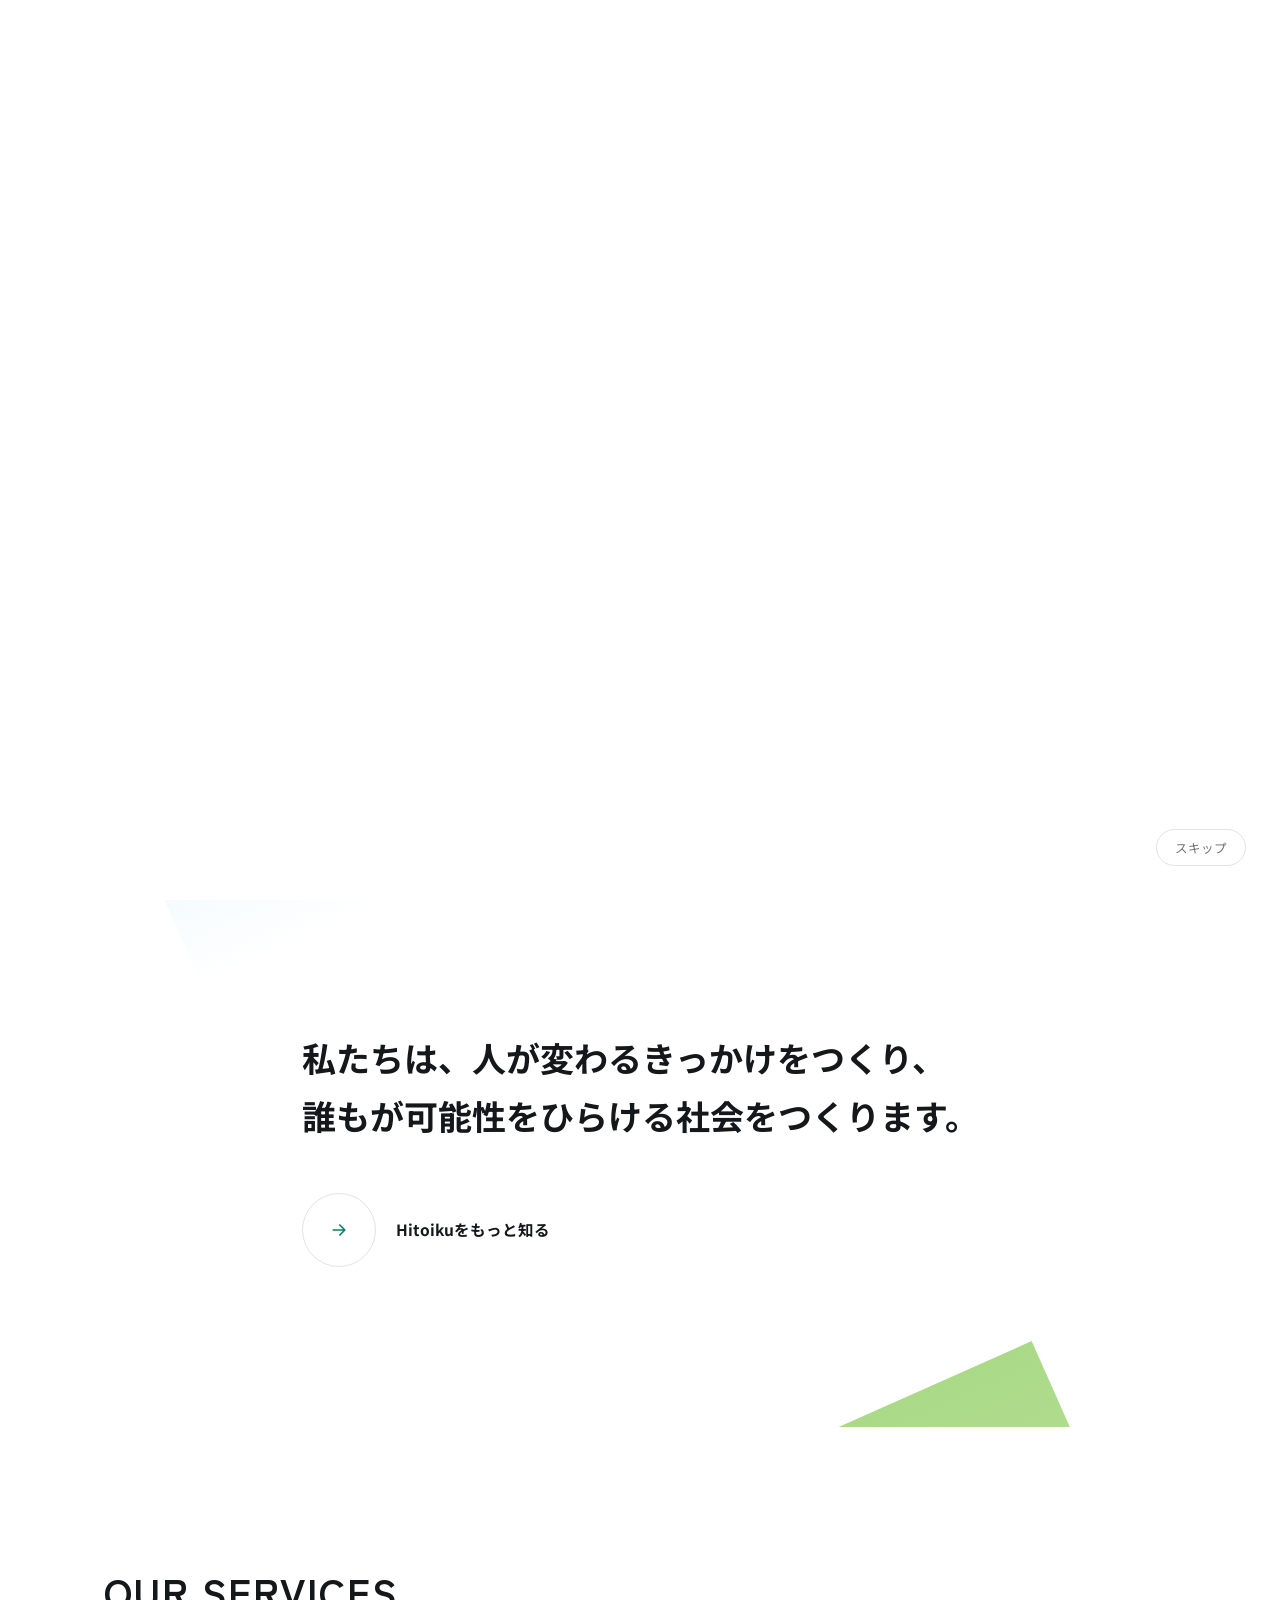
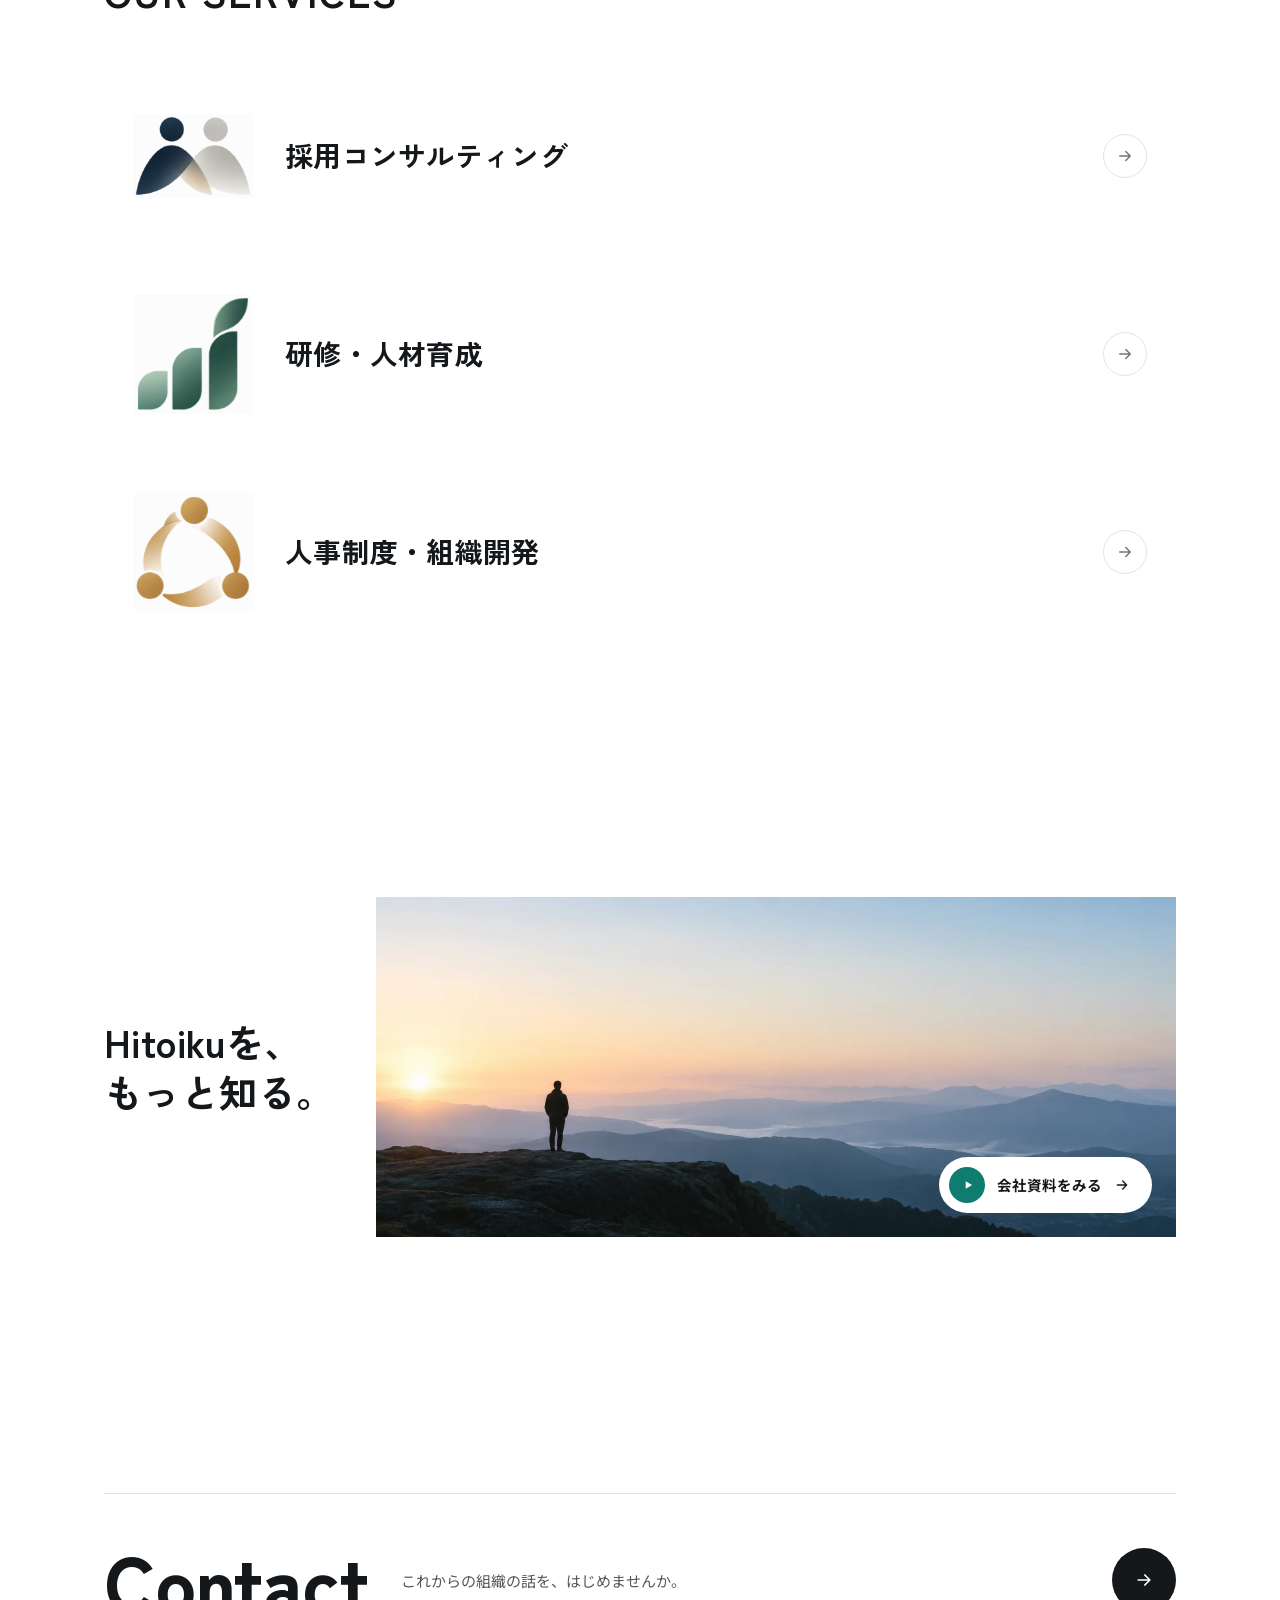
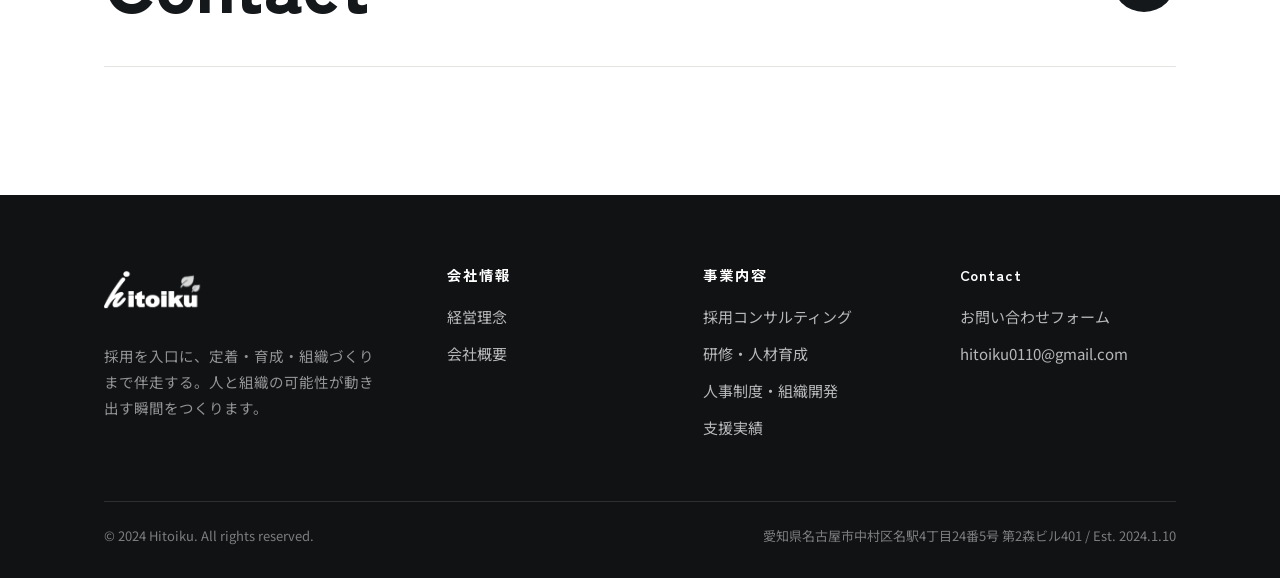
==== commit ec0adc0d: "サイト一式（最新版）" ====
--- a/index.html
+++ b/index.html
@@ -40,17 +40,16 @@
         <li class="has-dropdown">
           <a class="nav-link" href="about.html">私たちについて</a>
           <ul class="dropdown">
-            <li><a href="about.html#mission">ミッション</a></li>
-            <li><a href="about.html#vision">ビジョン</a></li>
+            <li><a href="about.html#mission">経営理念</a></li>
             <li><a href="about.html#company">会社概要</a></li>
           </ul>
         </li>
         <li class="has-dropdown">
           <a class="nav-link" href="recruiting.html">事業内容</a>
           <ul class="dropdown">
-            <li><a href="recruiting.html">採用コンサルティング<span>採用の仕組みをつくる</span></a></li>
-            <li><a href="training.html">研修・人材育成<span>行動が変わる研修</span></a></li>
-            <li><a href="hr-system.html">人事制度・組織開発<span>定着と成長を支える制度</span></a></li>
+            <li><a href="recruiting.html#recruiting">採用コンサルティング</a></li>
+            <li><a href="recruiting.html#training">研修・人材育成</a></li>
+            <li><a href="recruiting.html#hr-system">人事制度・組織開発</a></li>
           </ul>
         </li>
         <li><a class="nav-link" href="works.html">支援実績</a></li>
@@ -101,10 +100,7 @@
 
 <section class="hero-v2">
   <div class="hero-v2-media-full" id="heroMediaFrame">
-    <div class="hero-v2-slide hero-v2-slide-logo is-active">
-      <img src="images/logo.png" alt="ヒトイク" class="hero-v2-logo-img" loading="eager">
-    </div>
-    <div class="hero-v2-slide hero-v2-slide-photo">
+    <div class="hero-v2-slide hero-v2-slide-photo is-active">
       <img src="images/hero.png" alt="人の可能性が、動き出す瞬間を。" loading="eager" width="1672" height="941">
     </div>
     <div class="hero-v2-slide hero-v2-slide-nursing">
@@ -113,7 +109,7 @@
   </div>
   <div class="container hero-v2-content">
     <div class="hero-v2-inner">
-      <h1 class="hero-v2-title">人の可能性が、<br>動き出す瞬間を。</h1>
+      <h1 class="hero-v2-title"><span class="nowrap">人の可能性が、</span><br><span class="nowrap">動き出す瞬間を。</span></h1>
     </div>
   </div>
   <a href="#after-story" class="hero-v2-scroll" aria-label="スクロールして次のセクションへ">
@@ -156,7 +152,7 @@
     <span class="shape shape-b"></span>
   </div>
   <div class="container about-teaser-inner reveal">
-    <p class="about-teaser-statement">私たちは、まだ見えていない可能性を<br class="teaser-break-sm">信じ、<br>人が変わるきっかけをつくる会社です。</p>
+    <p class="about-teaser-statement">私たちは、人が変わるきっかけをつくり、<br>誰もが可能性をひらける社会をつくります。</p>
     <a href="about.html" class="about-teaser-link">
       <span class="about-teaser-circle"><svg viewBox="0 0 24 24" fill="none" stroke="currentColor" stroke-width="2" stroke-linecap="round" stroke-linejoin="round"><path d="M5 12h14M13 6l6 6-6 6"/></svg></span>
       <span>Hitoikuをもっと知る</span>
@@ -171,21 +167,21 @@
         <span class="eyebrow eyebrow-lg slide-in-left">Our Services</span>
       </div>
       <div class="service-list">
-        <a href="recruiting.html" class="service-list-item slide-in-left">
+        <a href="recruiting.html#recruiting" class="service-list-item slide-in-left">
           <div class="service-list-icon"><img src="images/service-icon-recruiting.png" alt="" loading="lazy"></div>
           <div class="service-list-body">
             <h3>採用コンサルティング</h3>
           </div>
           <span class="service-list-arrow"><svg viewBox="0 0 24 24" fill="none" stroke="currentColor" stroke-width="2" stroke-linecap="round" stroke-linejoin="round"><path d="M5 12h14M13 6l6 6-6 6"/></svg></span>
         </a>
-        <a href="training.html" class="service-list-item slide-in-left">
+        <a href="recruiting.html#training" class="service-list-item slide-in-left">
           <div class="service-list-icon"><img src="images/service-icon-training.png" alt="" loading="lazy"></div>
           <div class="service-list-body">
             <h3>研修・人材育成</h3>
           </div>
           <span class="service-list-arrow"><svg viewBox="0 0 24 24" fill="none" stroke="currentColor" stroke-width="2" stroke-linecap="round" stroke-linejoin="round"><path d="M5 12h14M13 6l6 6-6 6"/></svg></span>
         </a>
-        <a href="hr-system.html" class="service-list-item slide-in-left">
+        <a href="recruiting.html#hr-system" class="service-list-item slide-in-left">
           <div class="service-list-icon"><img src="images/service-icon-hrsystem.png" alt="" loading="lazy"></div>
           <div class="service-list-body">
             <h3>人事制度・組織開発</h3>
@@ -199,7 +195,7 @@
 
 <section>
   <div class="container">
-    <div class="company-deck reveal">
+    <div class="company-deck reveal" style="transition: opacity 3s ease, transform 3s ease;">
       <div class="company-deck-text">
         <h2><span class="nowrap">Hitoikuを、</span><br><span class="nowrap">もっと知る。</span></h2>
       </div>
@@ -235,25 +231,23 @@
         <p>採用を入口に、定着・育成・組織づくりまで伴走する。人と組織の可能性が動き出す瞬間をつくります。</p>
       </div>
       <div>
+        <h4>会社情報</h4>
+        <ul>
+          <li><a href="about.html#mission">経営理念</a></li>
+          <li><a href="about.html#company">会社概要</a></li>
+        </ul>
+      </div>
+      <div>
         <h4>事業内容</h4>
         <ul>
-          <li><a href="recruiting.html">採用コンサルティング</a></li>
-          <li><a href="training.html">研修・人材育成</a></li>
-          <li><a href="hr-system.html">人事制度・組織開発</a></li>
+          <li><a href="recruiting.html#recruiting">採用コンサルティング</a></li>
+          <li><a href="recruiting.html#training">研修・人材育成</a></li>
+          <li><a href="recruiting.html#hr-system">人事制度・組織開発</a></li>
+          <li><a href="works.html">支援実績</a></li>
         </ul>
       </div>
       <div>
-        <h4>会社情報</h4>
-        <ul>
-          <li><a href="about.html">私たちについて</a></li>
-          <li><a href="works.html">支援実績</a></li>
-          <li><a href="message.html">代表紹介</a></li>
-          <li><a href="faq.html">よくある質問</a></li>
-          <li><a href="privacy.html">プライバシーポリシー</a></li>
-        </ul>
-      </div>
-      <div>
-        <h4>お問い合わせ</h4>
+        <h4>Contact</h4>
         <ul>
           <li><a href="contact.html">お問い合わせフォーム</a></li>
           <li><a href="mailto:hitoiku0110@gmail.com">hitoiku0110@gmail.com</a></li>
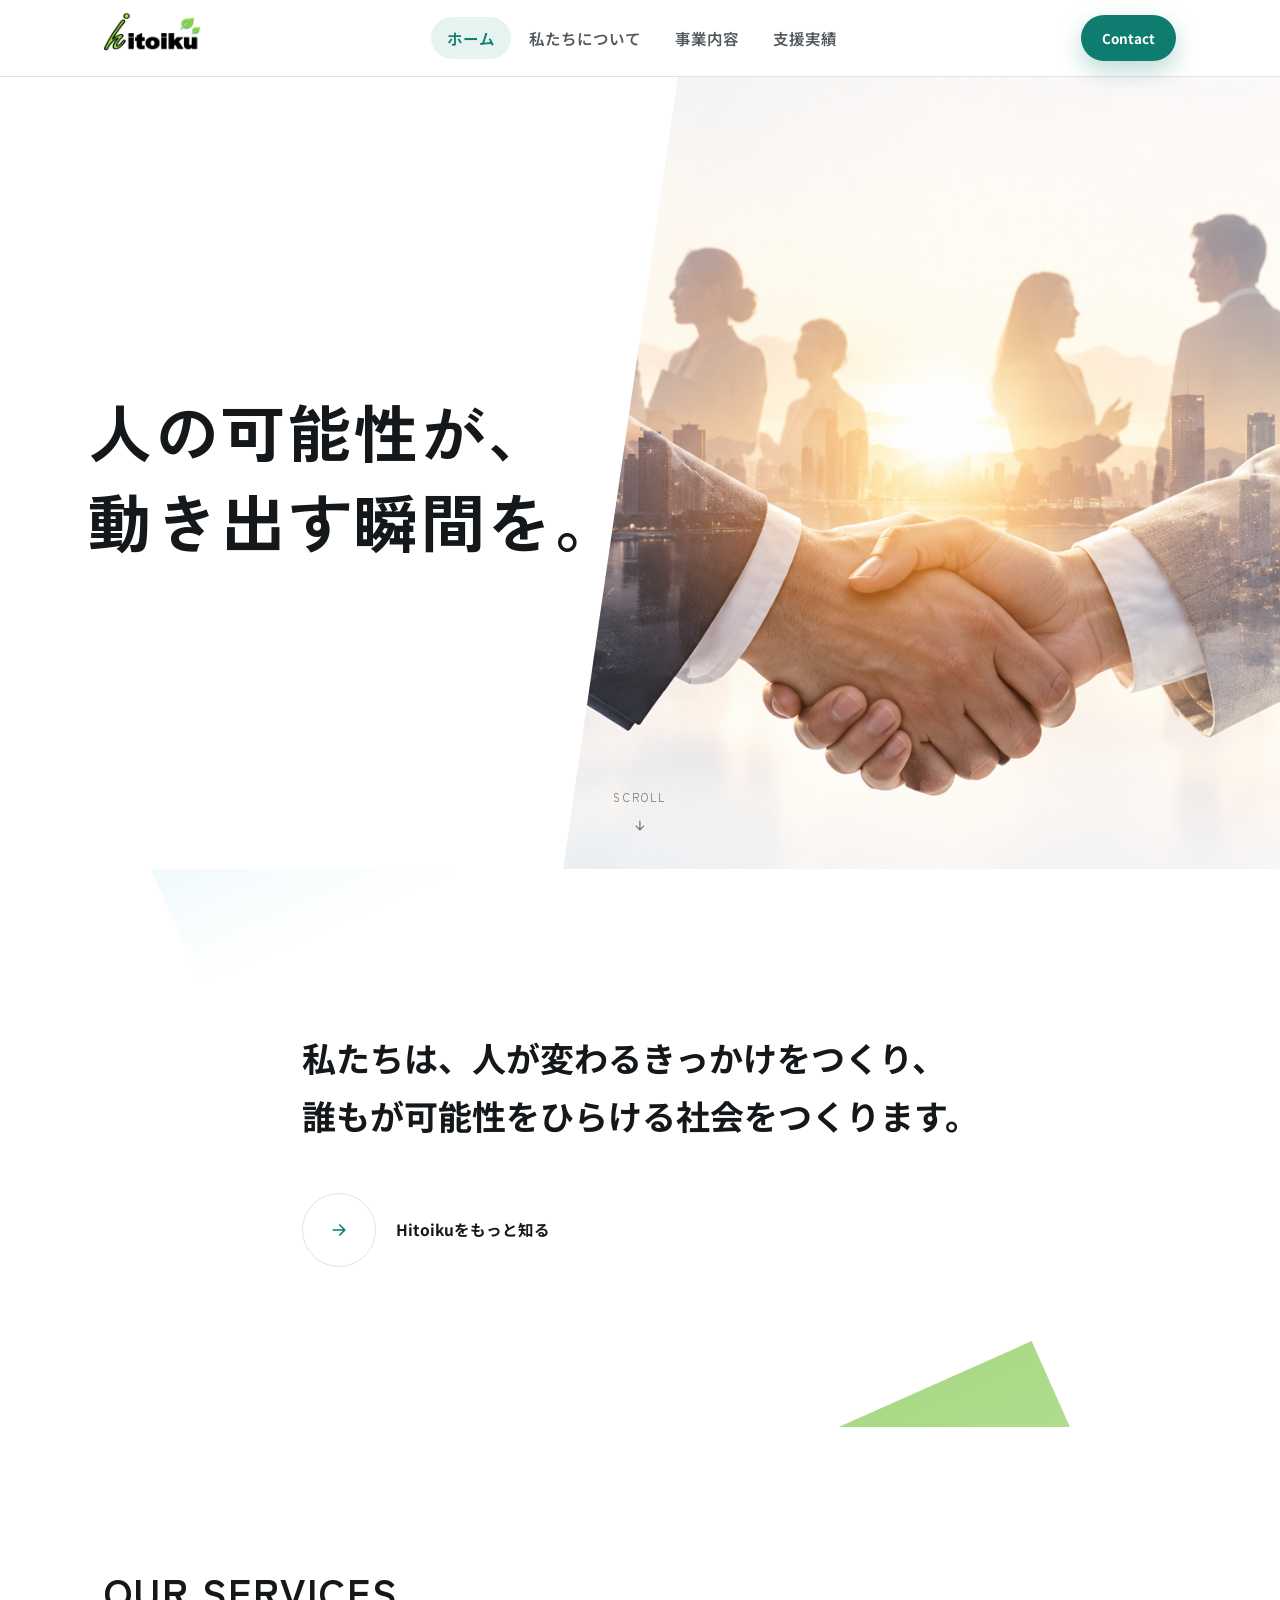
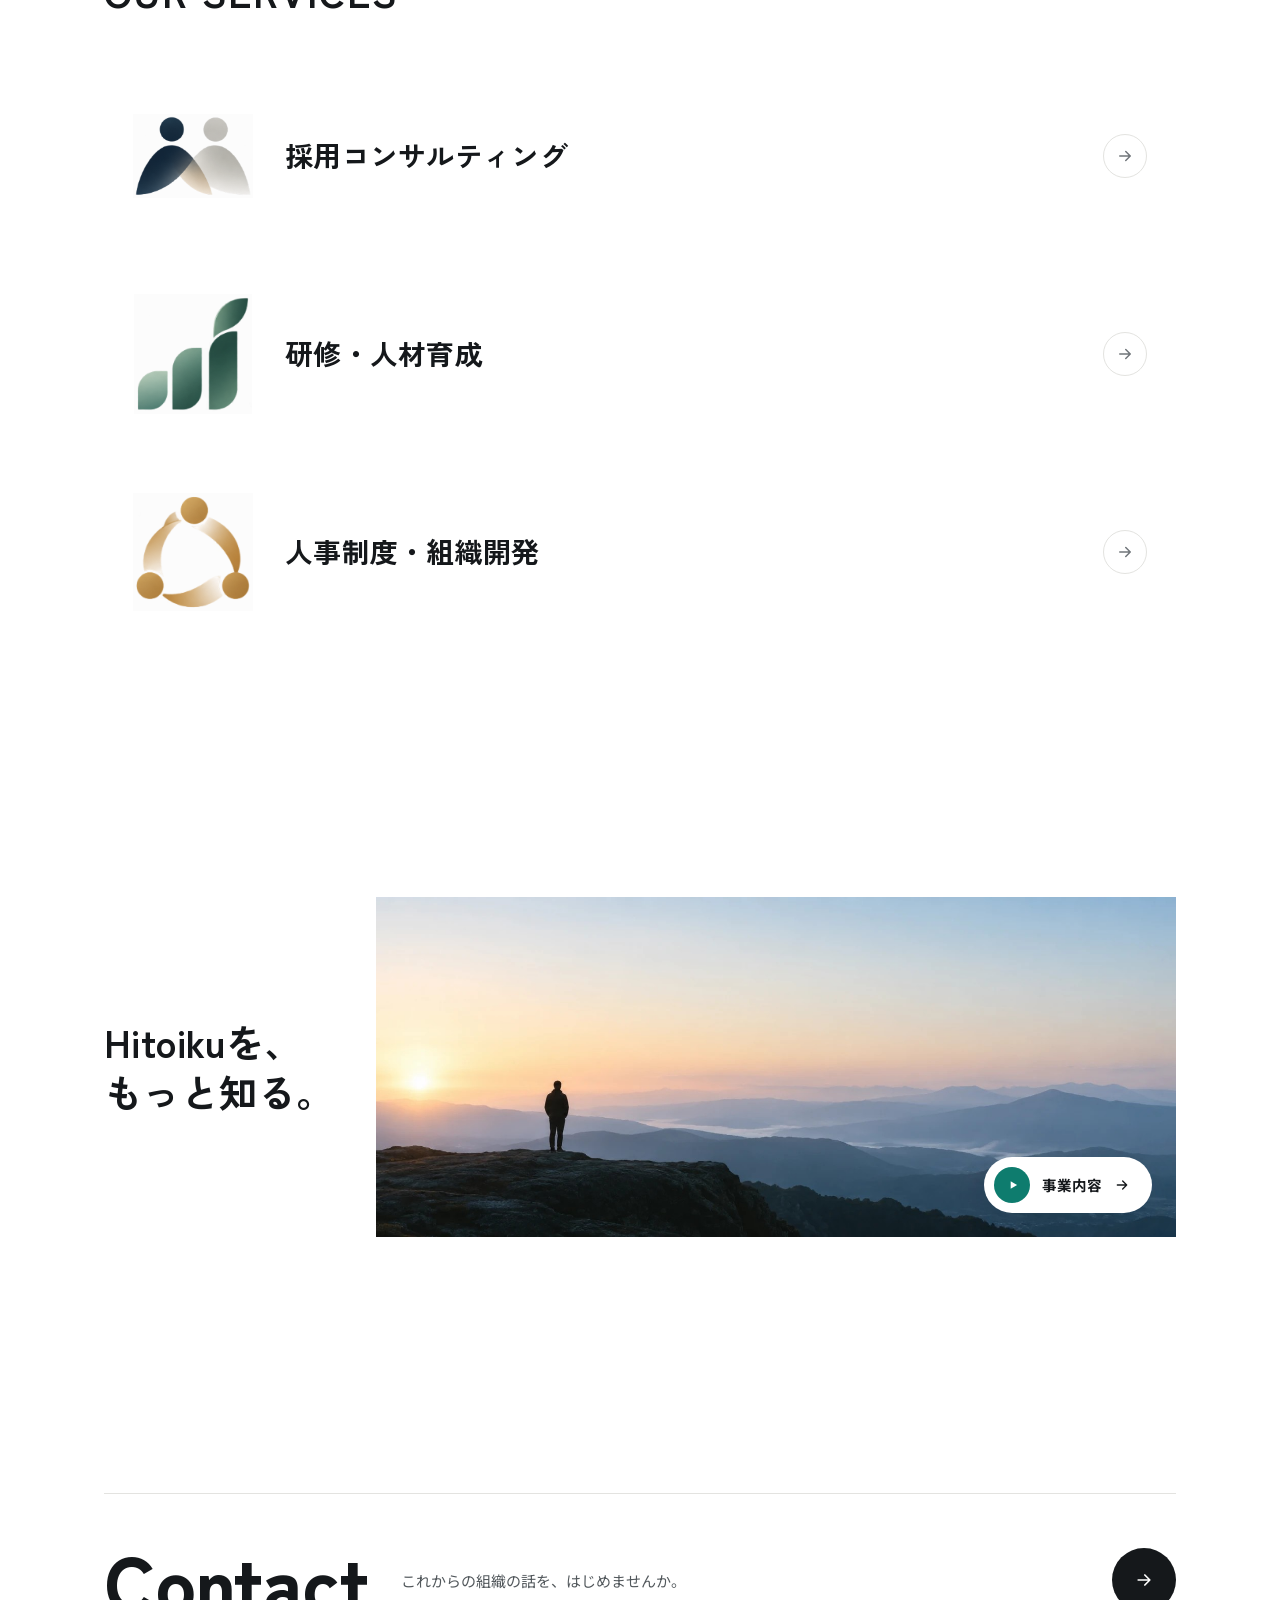
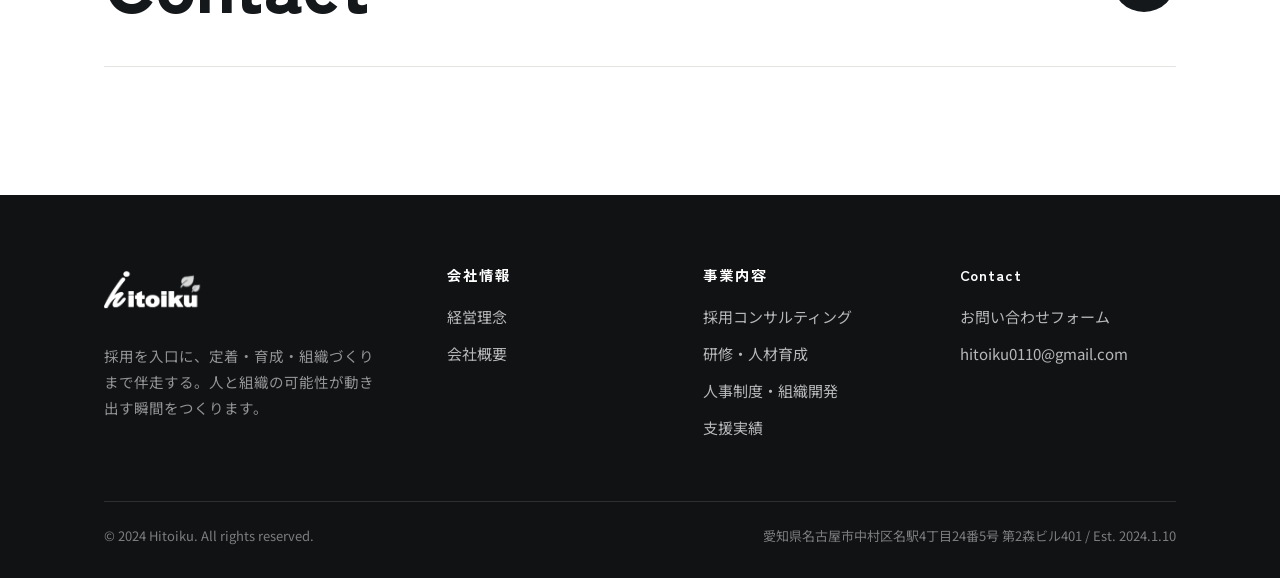
==== commit 2d0cc097: "サイト一式（最新版）" ====
--- a/index.html
+++ b/index.html
@@ -199,11 +199,11 @@
       <div class="company-deck-text">
         <h2><span class="nowrap">Hitoikuを、</span><br><span class="nowrap">もっと知る。</span></h2>
       </div>
-      <a href="contact.html" class="company-deck-media">
+      <a href="recruiting.html" class="company-deck-media">
         <img src="images/company-deck.jpg" alt="Hitoiku 会社紹介" loading="lazy">
         <span class="company-deck-link">
           <span class="company-deck-play"><svg viewBox="0 0 24 24" fill="currentColor" stroke="none"><path d="M8 5.5v13l11-6.5z"/></svg></span>
-          <span>会社資料をみる</span>
+          <span>事業内容</span>
           <svg viewBox="0 0 24 24" fill="none" stroke="currentColor" stroke-width="2" stroke-linecap="round" stroke-linejoin="round"><path d="M5 12h14M13 6l6 6-6 6"/></svg>
         </span>
       </a>
--- a/css/styles.css
+++ b/css/styles.css
@@ -519,8 +519,8 @@
   font-size:14.5px; color: var(--ink);
 }
 .result-line .result-label{
-  display:inline-block; font-family: var(--ff-en); font-size:11.5px; font-weight:800;
-  letter-spacing:.08em; color: var(--brand); margin-right:8px; vertical-align:top;
+  display:block; font-family: var(--ff-en); font-size:11.5px; font-weight:800;
+  letter-spacing:.08em; color: var(--brand); margin-right:8px; margin-bottom:6px; vertical-align:top;
 }
 
 /* Full case-study grid (works.html, 4 cards): asymmetric masonry instead
@@ -535,8 +535,10 @@
 .case-grid-feature .case-card:nth-child(4){ grid-column: 1 / span 2; }
 .case-grid-feature .case-card:nth-child(4) .case-photo{ aspect-ratio: 21/7; }
 
+.case-grid-2x2{ grid-template-columns: repeat(2,1fr); }
+
 @media (max-width: 800px){
-  .case-grid, .case-grid-feature{ grid-template-columns:1fr; }
+  .case-grid, .case-grid-feature, .case-grid-2x2{ grid-template-columns:1fr; }
   .case-grid-feature .case-card{ grid-column:auto !important; grid-row:auto !important; display:flex !important; }
   .case-grid-feature .case-card .case-photo{ height:auto !important; aspect-ratio:16/10 !important; }
 }
@@ -663,6 +665,7 @@
   width:100%; height:auto; display:block; border-radius: var(--radius-l);
   box-shadow: var(--shadow-m);
 }
+.service-hero-image img.is-short{ aspect-ratio: 21/8; object-fit:cover; height:100%; }
 
 /* Flowing sub-nav between the 3 businesses, shown on each service page */
 .service-subnav{ background: var(--bg-soft); border-bottom:1px solid var(--line); }
@@ -685,6 +688,73 @@
 .step-item p{ font-size:14.5px; margin:0; }
 @media (max-width: 900px){ .step-list{ grid-template-columns: 1fr 1fr; } }
 @media (max-width: 560px){ .step-list{ grid-template-columns: 1fr; } }
+
+/* Numbered process (flat, dot + line) */
+.step-flow{ display:grid; grid-template-columns: repeat(4,1fr); gap:32px; }
+.step-flow-item .dot-line{ display:flex; align-items:center; margin-bottom:22px; }
+.step-flow-item .dot{ width:8px; height:8px; border-radius:50%; background: var(--brand); flex-shrink:0; }
+.step-flow-item .line{ flex:1; height:1px; background: var(--line); margin-left:10px; }
+.step-flow-item h4{ position:relative; margin:0 0 14px; padding-bottom:12px; font-size:17px; }
+.step-flow-item h4::after{ content:""; position:absolute; left:0; bottom:0; width:28px; height:2px; background: var(--ink); }
+.step-flow-item p{ font-size:14.5px; color: var(--ink-soft); margin:0; }
+@media (max-width: 900px){ .step-flow{ grid-template-columns: 1fr 1fr; row-gap:36px; } }
+@media (max-width: 560px){ .step-flow{ grid-template-columns: 1fr; } }
+
+/* Flat 2-column feature grid (numbered icon, no card box, full-width dividers) */
+.feature-flow{ display:grid; grid-template-columns: repeat(2,1fr); column-gap:48px; }
+.feature-flow-item{ padding:26px 0; }
+.feature-flow-item.col-b{ border-left:1px solid var(--line); padding-left:24px; margin-left:-24px; }
+.feature-flow-item .num-icon{ display:flex; align-items:center; gap:10px; margin-bottom:14px; }
+.feature-flow-item .num{ font-family: var(--ff-en); font-size:17px; font-weight:800; color:#93B2A6; }
+.feature-flow-item .ico{ color:#93B2A6; display:flex; }
+.feature-flow-item .ico svg{ width:24px; height:24px; }
+.feature-flow-item h4{ margin:0 0 10px; font-size:20px; font-weight:700; }
+.feature-flow-item p{ margin:0; font-size:16px; color: var(--ink-soft); line-height:1.7; }
+.feature-flow-divider{ grid-column: 1 / -1; height:1px; background: var(--line); }
+@media (max-width: 720px){ .feature-flow{ grid-template-columns:1fr; } .feature-flow-item.col-b{ border-left:none; padding-left:0; margin-left:0; } }
+
+/* Numbered 2-column menu grid (num + title + arrow / description, full-width dividers) */
+.menu-grid{ display:grid; grid-template-columns: repeat(2,1fr); column-gap:48px; }
+.menu-grid-item{ padding:26px 0; }
+.menu-grid-item .row-head{ display:flex; align-items:center; justify-content:space-between; gap:16px; margin-bottom:10px; }
+.menu-grid-item .row-head h4{ margin:0; font-size:18px; font-weight:700; display:flex; align-items:baseline; gap:10px; }
+.menu-grid-item .num{ font-family: var(--ff-en); font-size:18px; font-weight:800; color:#93B2A6; }
+.menu-grid-item .arrow{ color: var(--brand); flex-shrink:0; display:flex; }
+.menu-grid-item .arrow svg{ width:18px; height:18px; }
+.menu-grid-item p{ margin:0; font-size:14.5px; color: var(--ink-soft); line-height:1.7; }
+.menu-grid-divider{ grid-column: 1 / -1; height:1px; background: var(--line); }
+@media (max-width: 720px){ .menu-grid{ grid-template-columns:1fr; } }
+
+/* Horizontal menu list (title + tag / description / arrow, divided by rules) */
+.menu-list{ display:flex; flex-direction:column; }
+.menu-list-item{
+  display:grid; grid-template-columns: 220px 1fr auto; gap:32px; align-items:center;
+  padding:26px 0; border-bottom:1px solid var(--line);
+}
+.menu-list-item:first-child{ border-top:1px solid var(--line); }
+.menu-list-item h4{ font-size:17px; font-weight:700; margin:0 0 8px; }
+.menu-list-item .tag{ font-family: var(--ff-en); font-size:11px; letter-spacing:.12em; color: var(--ink-faint); font-weight:700; text-transform:uppercase; }
+.menu-list-item p{ font-size:14.5px; color: var(--ink-soft); margin:0; line-height:1.7; }
+.menu-list-item .arrow{ color: var(--brand); flex-shrink:0; display:flex; }
+.menu-list-item .arrow svg{ width:20px; height:20px; }
+@media (max-width: 760px){
+  .menu-list-item{ grid-template-columns: 1fr; gap:10px; }
+  .menu-list-item .arrow{ display:none; }
+}
+
+/* Three-column phase grid (design / execution / improvement) */
+.phase-grid{ display:grid; grid-template-columns: repeat(3,1fr); gap:48px; }
+.phase-num-row{ display:flex; align-items:baseline; gap:10px; margin-bottom:6px; }
+.phase-num{ font-family: var(--ff-en); font-size:32px; font-weight:800; color:#93B2A6; line-height:1; }
+.phase-label{ font-family: var(--ff-en); font-size:11px; font-weight:700; letter-spacing:.18em; color: var(--ink-faint); text-transform:uppercase; }
+.phase-head{ display:flex; align-items:baseline; gap:16px; flex-wrap:wrap; padding-bottom:20px; border-bottom:1px solid var(--line); margin-bottom:22px; }
+.phase-title{ font-size:26px; font-weight:800; margin:0; }
+.phase-desc{ font-size:13px; color: var(--ink-soft); line-height:1.7; margin:0; }
+.phase-item{ margin-top:22px; }
+.phase-item:first-of-type{ margin-top:0; }
+.phase-item h4{ margin:0 0 12px; font-size:16px; font-weight:700; }
+.phase-item p{ font-size:14px; color: var(--ink-soft); line-height:1.7; margin:0; }
+@media (max-width: 900px){ .phase-grid{ grid-template-columns:1fr; gap:36px; } }
 
 /* Two column feature rows */
 .feature-row{ display:grid; grid-template-columns: repeat(2,1fr); gap:20px; }
@@ -820,12 +890,13 @@
   clip-path: polygon(16% 0, 100% 0, 100% 100%, 0 100%);
   z-index:0;
 }
-.hero-v2-content{ position:relative; z-index:1; width:100%; }
+.hero-v2-content{ position:relative; z-index:1; width:100%; padding-left:8px; }
 .hero-v2-inner{ max-width: 520px; }
 .hero-v2-title{
   font-size: clamp(36px, 5vw, 78px); letter-spacing: .04em; line-height: 1.4;
   color: var(--ink); margin: 0 0 32px; font-weight:700;
 }
+.hero-v2-title .nowrap{ white-space:nowrap; }
 .hero-v2-lead{
   font-size:17px; line-height:1.9; color: var(--ink-soft); max-width: 560px; margin: 0 0 40px;
 }
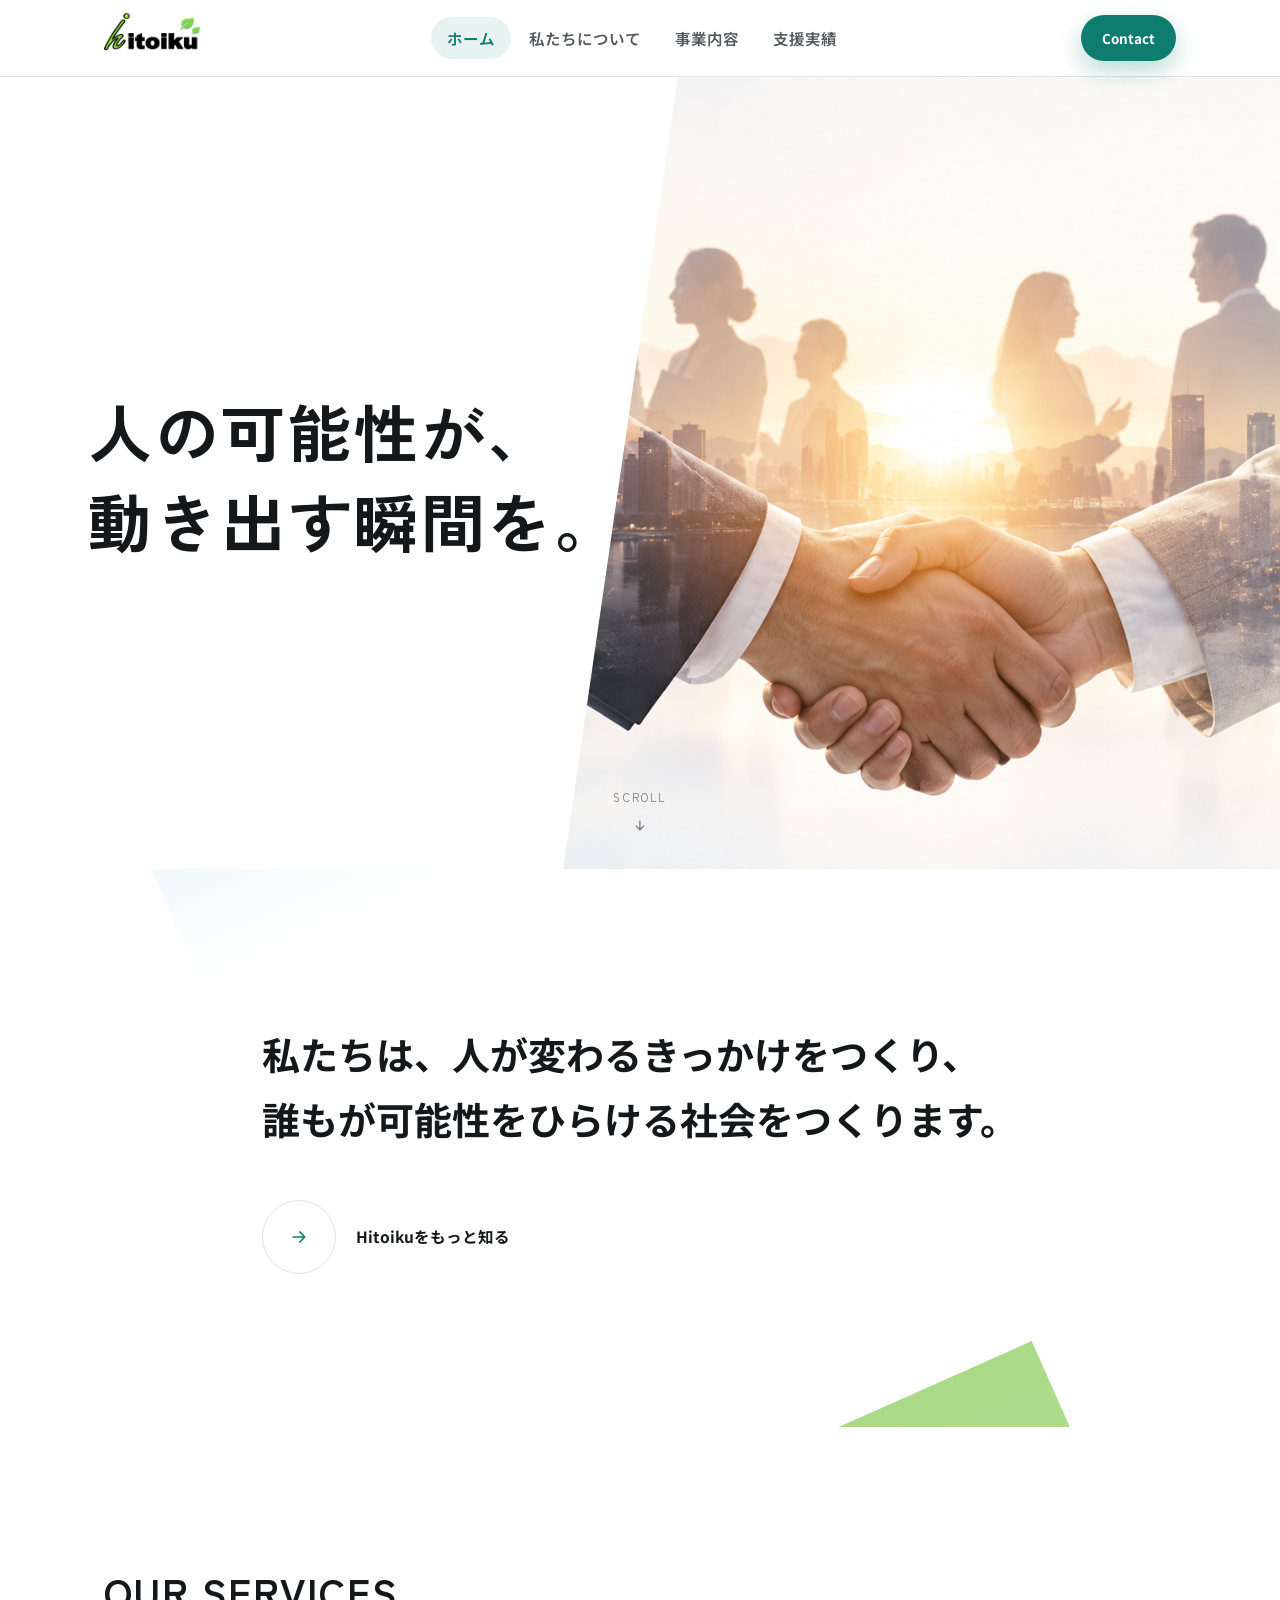
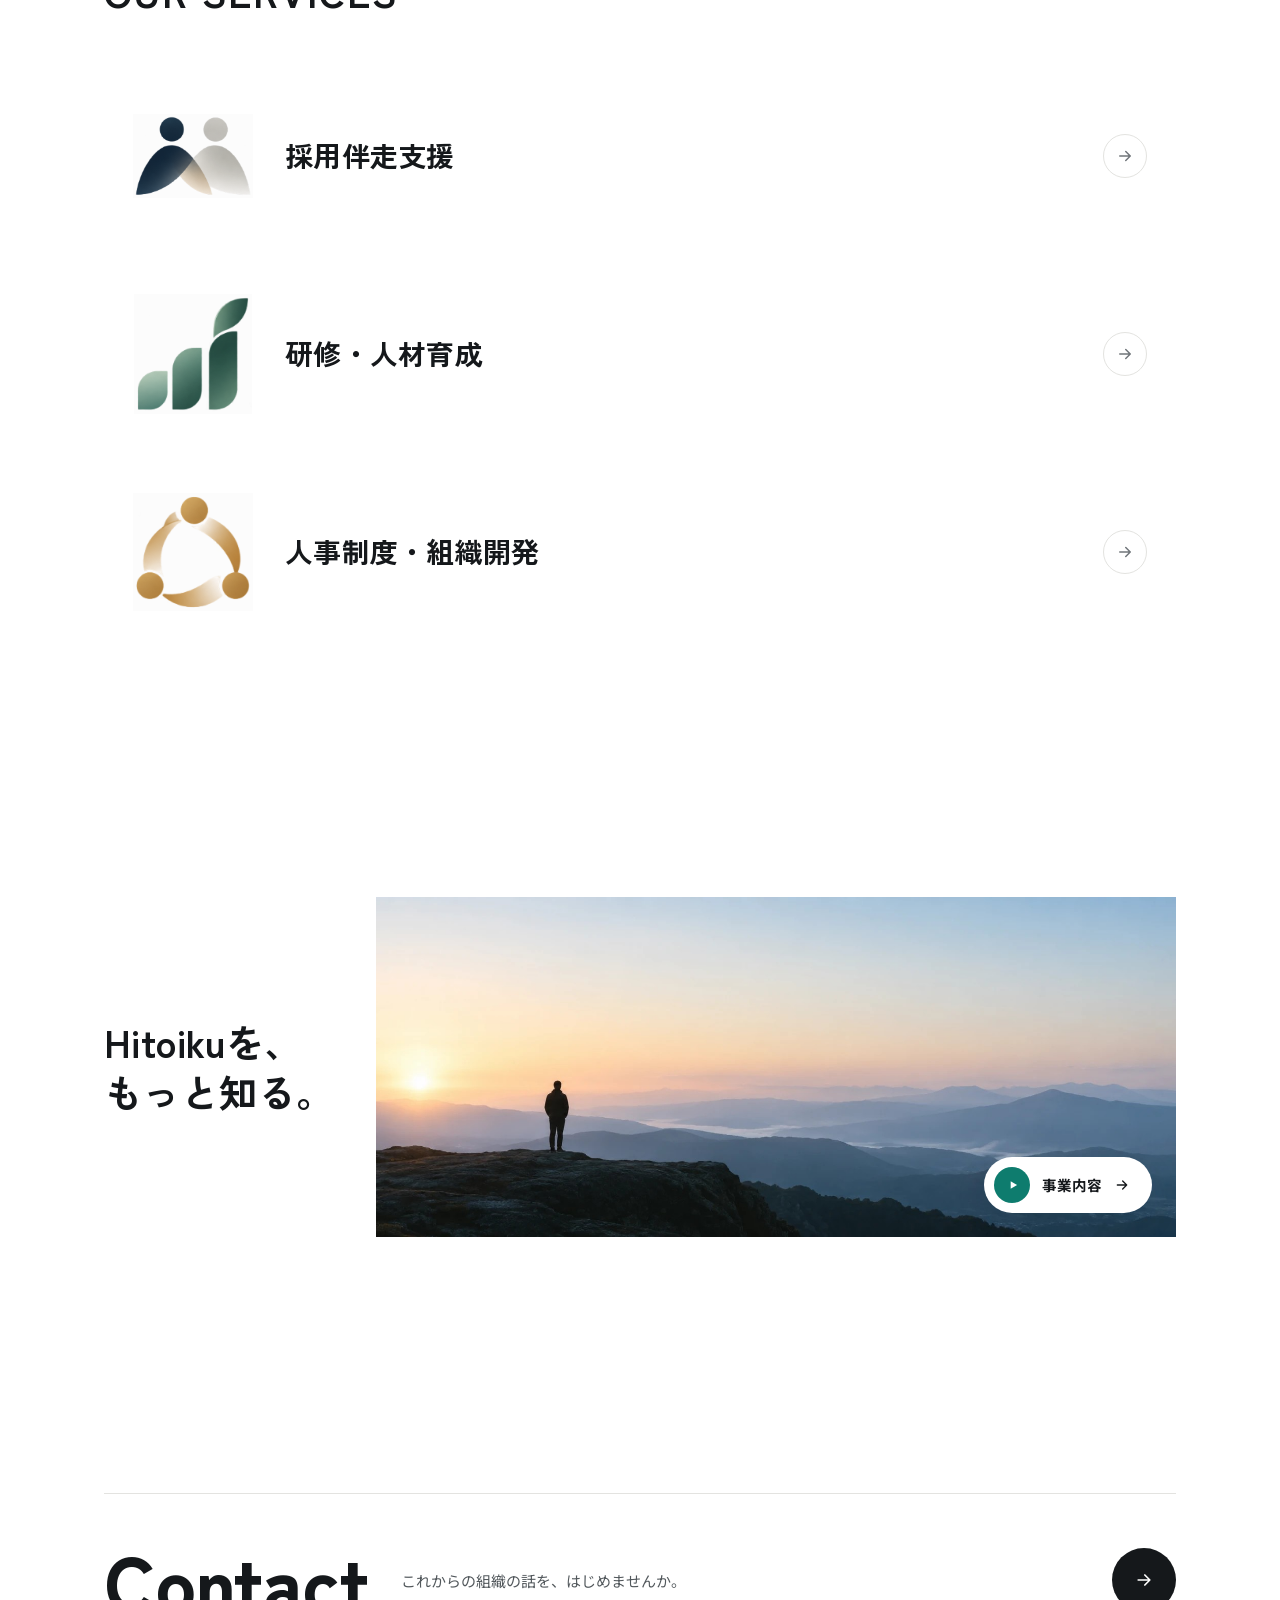
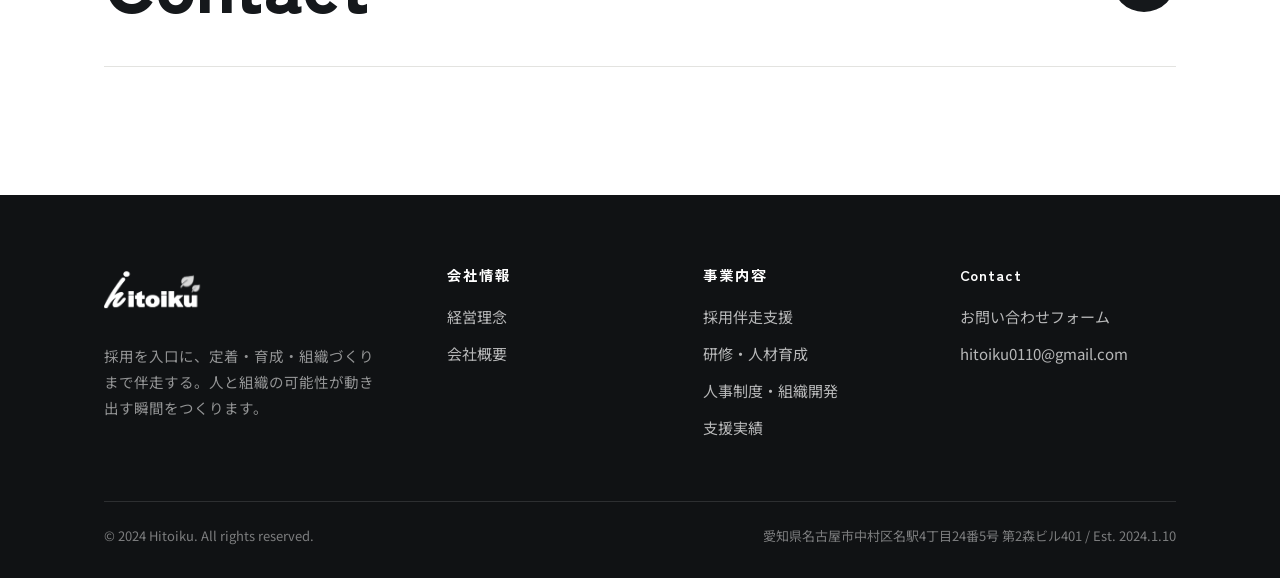
==== commit 2fd07ca0: "最新版を反映" ====
--- a/index.html
+++ b/index.html
@@ -4,7 +4,7 @@
 <meta charset="UTF-8">
 <meta name="viewport" content="width=device-width, initial-scale=1.0">
 <title>ヒトイク | 採用して終わらせない。人が定着し、育つ組織へ。 - UPDATE HUMAN</title>
-<meta name="description" content="ヒトイクは、採用を入口に定着・育成・組織づくりまで伴走する採用コンサルティング会社です。採用コンサルティング・研修・人事制度構築を通じて企業の成長を支援します。">
+<meta name="description" content="ヒトイクは、採用を入口に定着・育成・組織づくりまで伴走する採用伴走支援会社です。採用伴走支援・研修・人事制度構築を通じて企業の成長を支援します。">
 <link rel="icon" href="data:image/svg+xml,<svg xmlns=%22http://www.w3.org/2000/svg%22 viewBox=%220 0 32 32%22><rect width=%2232%22 height=%2232%22 rx=%229%22 fill=%22%230E7C6E%22/><path d=%22M9 17l5 5 9-11%22 stroke=%22white%22 stroke-width=%223%22 fill=%22none%22 stroke-linecap=%22round%22 stroke-linejoin=%22round%22/></svg>">
 <link rel="preconnect" href="https://fonts.googleapis.com">
 <link rel="preconnect" href="https://fonts.gstatic.com" crossorigin>
@@ -47,7 +47,7 @@
         <li class="has-dropdown">
           <a class="nav-link" href="recruiting.html">事業内容</a>
           <ul class="dropdown">
-            <li><a href="recruiting.html#recruiting">採用コンサルティング</a></li>
+            <li><a href="recruiting.html#recruiting">採用伴走支援</a></li>
             <li><a href="recruiting.html#training">研修・人材育成</a></li>
             <li><a href="recruiting.html#hr-system">人事制度・組織開発</a></li>
           </ul>
@@ -105,6 +105,9 @@
     </div>
     <div class="hero-v2-slide hero-v2-slide-nursing">
       <img src="images/case-rooftop.jpg" alt="人の可能性が、動き出す瞬間を。" loading="lazy">
+    </div>
+    <div class="hero-v2-slide hero-v2-slide-sprout">
+      <img src="images/hero-sprout.webp" alt="人の可能性が、動き出す瞬間を。" loading="lazy">
     </div>
   </div>
   <div class="container hero-v2-content">
@@ -170,7 +173,7 @@
         <a href="recruiting.html#recruiting" class="service-list-item slide-in-left">
           <div class="service-list-icon"><img src="images/service-icon-recruiting.png" alt="" loading="lazy"></div>
           <div class="service-list-body">
-            <h3>採用コンサルティング</h3>
+            <h3>採用伴走支援</h3>
           </div>
           <span class="service-list-arrow"><svg viewBox="0 0 24 24" fill="none" stroke="currentColor" stroke-width="2" stroke-linecap="round" stroke-linejoin="round"><path d="M5 12h14M13 6l6 6-6 6"/></svg></span>
         </a>
@@ -240,7 +243,7 @@
       <div>
         <h4>事業内容</h4>
         <ul>
-          <li><a href="recruiting.html#recruiting">採用コンサルティング</a></li>
+          <li><a href="recruiting.html#recruiting">採用伴走支援</a></li>
           <li><a href="recruiting.html#training">研修・人材育成</a></li>
           <li><a href="recruiting.html#hr-system">人事制度・組織開発</a></li>
           <li><a href="works.html">支援実績</a></li>
--- a/css/styles.css
+++ b/css/styles.css
@@ -115,6 +115,10 @@
   content:""; width:22px; height:2px; background: var(--ink); display:inline-block;
 }
 .eyebrow-bare::before{ display:none; }
+.eyebrow-both::after{
+  content:""; width:22px; height:2px; background: var(--ink); display:inline-block;
+}
+.eyebrow-gray-dash::before, .eyebrow-gray-dash::after{ background: var(--ink-faint); }
 
 .section-head{ max-width: 640px; margin-bottom: 72px; }
 .section-head h2{ font-size: var(--fs-h2); letter-spacing: var(--ls-h2); }
@@ -516,7 +520,8 @@
 .case-card .org{ margin-top:16px; font-size:13.5px; font-weight:700; color: var(--ink); }
 .result-line{
   margin-top:16px; padding:14px 16px; background: var(--brand-pale); border-radius: var(--radius-s);
-  font-size:14.5px; color: var(--ink);
+  font-size:14.5px; color: var(--ink); min-height:107px; box-sizing:border-box;
+  display:flex; flex-direction:column; justify-content:center;
 }
 .result-line .result-label{
   display:block; font-family: var(--ff-en); font-size:11.5px; font-weight:800;
@@ -753,7 +758,7 @@
 .phase-item{ margin-top:22px; }
 .phase-item:first-of-type{ margin-top:0; }
 .phase-item h4{ margin:0 0 12px; font-size:16px; font-weight:700; }
-.phase-item p{ font-size:14px; color: var(--ink-soft); line-height:1.7; margin:0; }
+.phase-item p{ font-size:14px; color: var(--ink-soft); line-height:1.7; margin:0; word-break:keep-all; overflow-wrap:break-word; }
 @media (max-width: 900px){ .phase-grid{ grid-template-columns:1fr; gap:36px; } }
 
 /* Two column feature rows */
@@ -893,7 +898,7 @@
 .hero-v2-content{ position:relative; z-index:1; width:100%; padding-left:8px; }
 .hero-v2-inner{ max-width: 520px; }
 .hero-v2-title{
-  font-size: clamp(36px, 5vw, 78px); letter-spacing: .04em; line-height: 1.4;
+  font-size: clamp(34px, 5vw, 76px); letter-spacing: .04em; line-height: 1.4;
   color: var(--ink); margin: 0 0 32px; font-weight:700;
 }
 .hero-v2-title .nowrap{ white-space:nowrap; }
@@ -912,6 +917,7 @@
 .hero-v2-slide.is-active{ opacity:1; z-index:1; }
 .hero-v2-slide:not(.hero-v2-slide-logo) img{ display:block; width:100%; height:100%; object-fit:cover; }
 .hero-v2-slide-nursing img{ object-position: 70% center; } /* keep the person (right side of the source photo) in frame */
+.hero-v2-slide-sprout img{ object-position: 25% center; } /* keep the sprout (left side of the source photo) fully in frame, clear of the diagonal clip */
 .hero-v2-slide-photo{ background: var(--bg); }
 .hero-v2-slide-photo img{ object-fit: contain; } /* show the whole photo instead of cropping to fill -- its own near-white background blends into the section */
 .hero-v2-slide-logo{
@@ -940,6 +946,7 @@
     position:relative; inset:auto; width:100%; height:340px; margin-top:44px;
     clip-path:none;
   }
+  .hero-v2-content{ margin-top:32px; }
   .hero-v2-scroll{ position:static; transform:none; margin-top:40px; }
 }
 @media (max-width: 480px){
@@ -984,9 +991,9 @@
   .about-teaser-shapes .shape-a,
   .about-teaser-shapes .shape-b{ transition:none; transform: rotate(-24deg); }
 }
-.about-teaser-inner{ position:relative; z-index:1; max-width:760px; }
+.about-teaser-inner{ position:relative; z-index:1; max-width:860px; }
 .about-teaser-statement{
-  font-size: clamp(22px, 2.8vw, 34px); line-height:1.7; font-weight:700;
+  font-size: clamp(24px, 3.2vw, 38px); line-height:1.7; font-weight:700;
   color: var(--ink); margin: 0 0 48px;
 }
 .about-teaser-statement .teaser-break-sm{ display:none; }
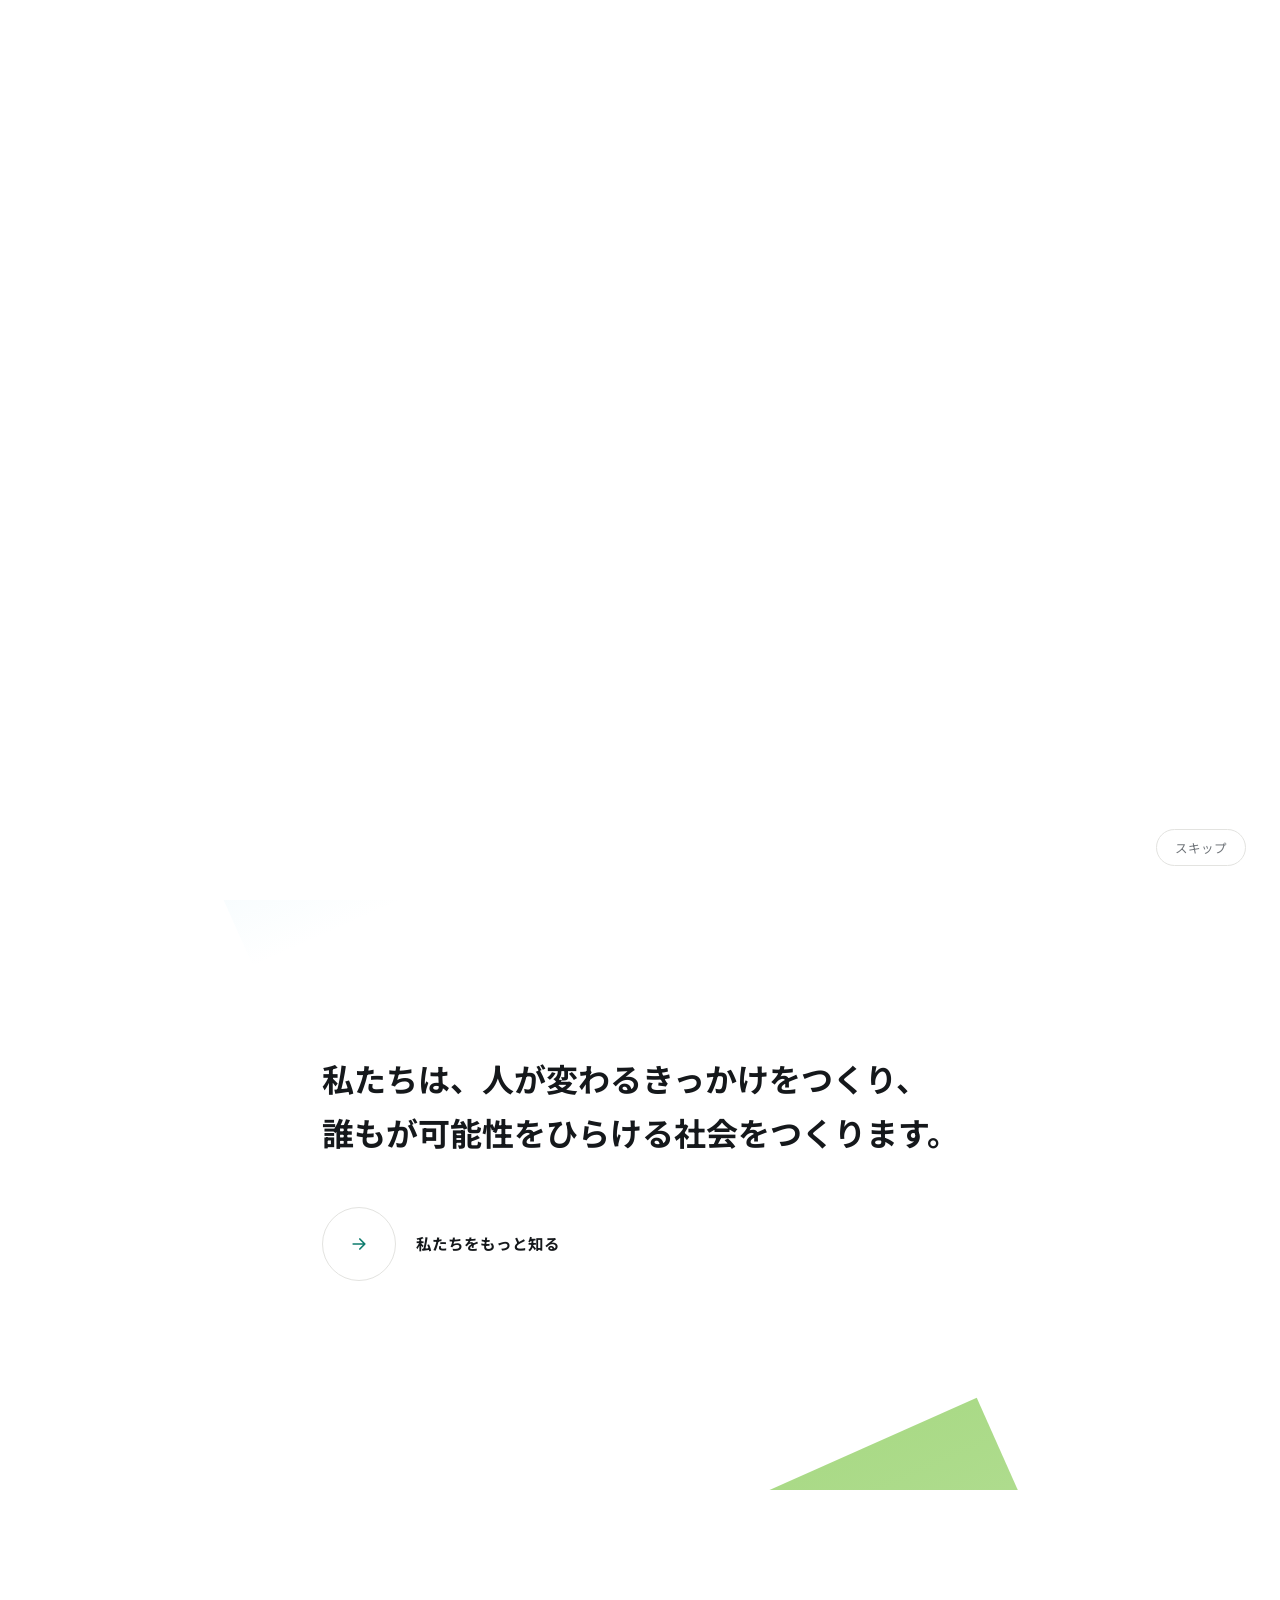
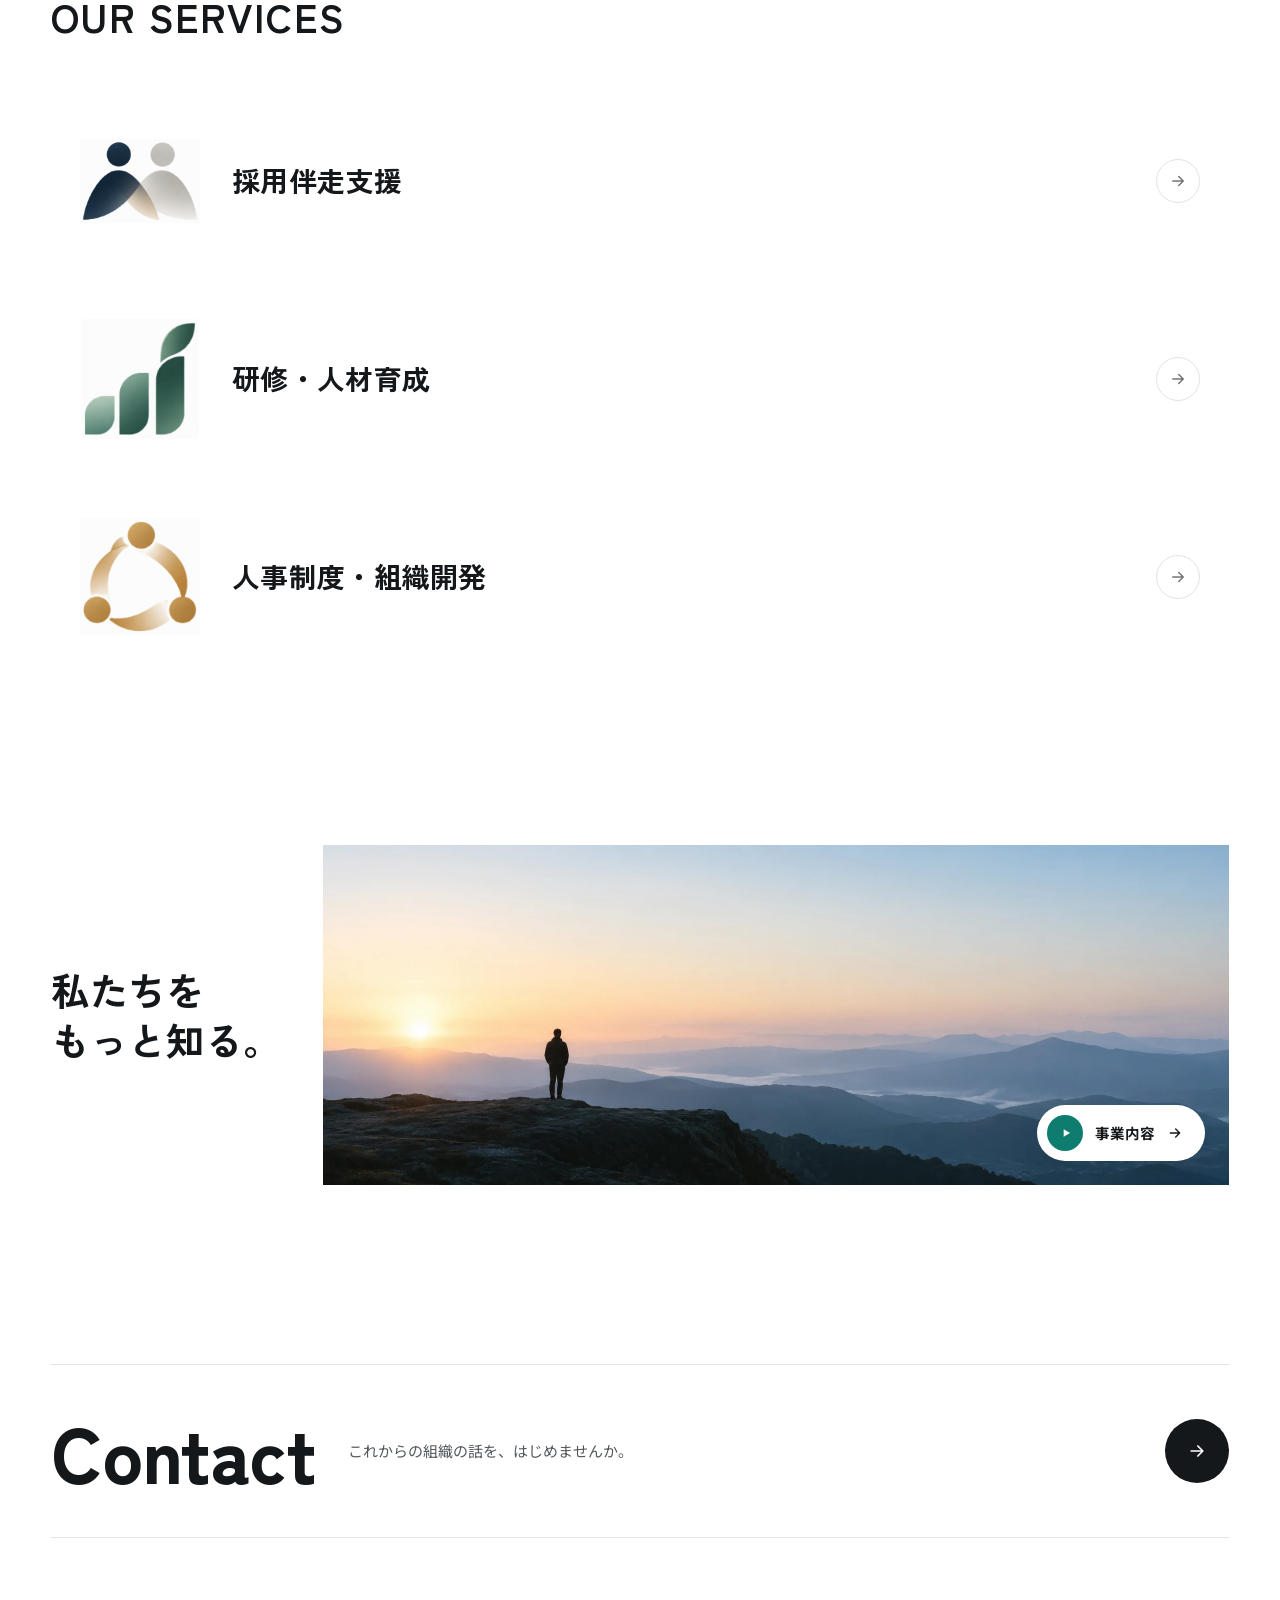
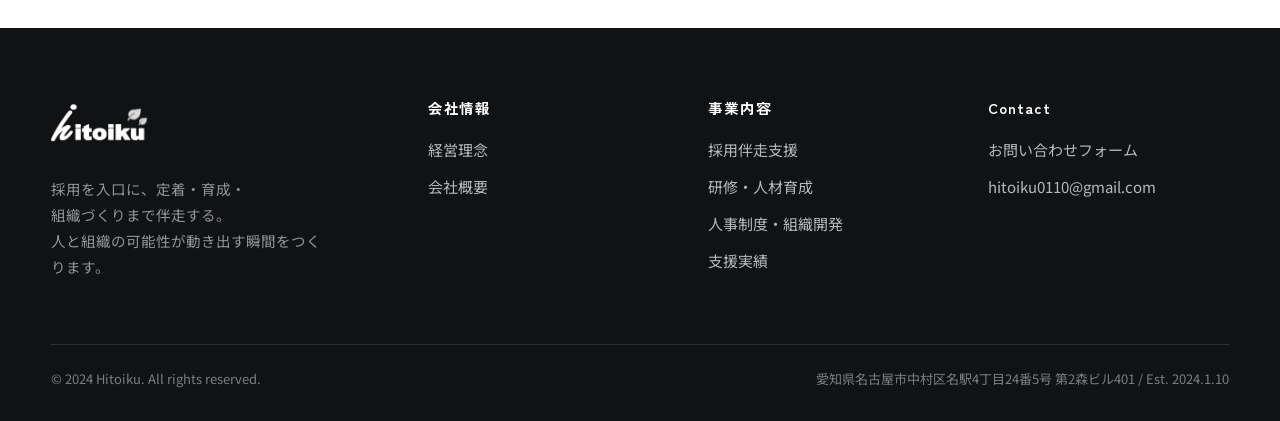
==== commit 277a8564: "最新版を反映" ====
--- a/index.html
+++ b/index.html
@@ -158,7 +158,7 @@
     <p class="about-teaser-statement">私たちは、人が変わるきっかけをつくり、<br>誰もが可能性をひらける社会をつくります。</p>
     <a href="about.html" class="about-teaser-link">
       <span class="about-teaser-circle"><svg viewBox="0 0 24 24" fill="none" stroke="currentColor" stroke-width="2" stroke-linecap="round" stroke-linejoin="round"><path d="M5 12h14M13 6l6 6-6 6"/></svg></span>
-      <span>Hitoikuをもっと知る</span>
+      <span>私たちをもっと知る</span>
     </a>
   </div>
 </section>
@@ -200,7 +200,7 @@
   <div class="container">
     <div class="company-deck reveal" style="transition: opacity 3s ease, transform 3s ease;">
       <div class="company-deck-text">
-        <h2><span class="nowrap">Hitoikuを、</span><br><span class="nowrap">もっと知る。</span></h2>
+        <h2><span class="nowrap">私たちを</span><br><span class="nowrap">もっと知る。</span></h2>
       </div>
       <a href="recruiting.html" class="company-deck-media">
         <img src="images/company-deck.jpg" alt="Hitoiku 会社紹介" loading="lazy">
--- a/css/styles.css
+++ b/css/styles.css
@@ -28,7 +28,10 @@
   --shadow-m: 0 12px 32px rgba(11,32,39,0.10);
   --shadow-l: 0 24px 60px rgba(11,32,39,0.14);
 
-  --maxw: 1120px;
+  --maxw: 1520px; /* outer container cap; padding-inline eats into this so
+    effective content width tops out around 1360-1440px on very wide
+    screens, per the site's "content stays centered, doesn't stretch
+    edge-to-edge on a 2560px monitor" rule. */
 
   --ff-head: "Zen Kaku Gothic New", "Noto Sans JP", sans-serif;
   --ff-body: "Noto Sans JP", "Zen Kaku Gothic New", sans-serif;
@@ -45,9 +48,12 @@
   --fs-h2: clamp(28px, 3.6vw, 40px);
   --ls-h2: .01em;
 
-  /* Section rhythm: more breathing room between sections than before. */
-  --section-pad: 128px;
-  --section-pad-sm: 84px;
+  /* Section rhythm: fluid instead of a single px value + one mobile
+     media-query override, so 1280px...2560px all get a size in between
+     rather than jumping straight from mobile to the 1120px desktop value. */
+  --section-pad: clamp(72px, 7vw, 150px);
+  --section-pad-sm: clamp(56px, 6vw, 84px);
+  --container-pad: clamp(20px, 4vw, 64px);
 }
 
 *,*::before,*::after{ box-sizing:border-box; }
@@ -60,6 +66,16 @@
   line-height: 1.8;
   -webkit-font-smoothing: antialiased;
   font-size: 17px;
+  /* Inherited by all text by default: Japanese copy should wrap between
+     phrases/punctuation, never mid-word inside a compound or loanword.
+     overflow-wrap is the escape hatch for the rare unbreakable run that's
+     still wider than its column -- required as a safety net (many long,
+     comma-sparse sentences across the site would otherwise overflow their
+     box and, in several places, the whole page). It can occasionally strand
+     a leading 、/。 at the start of a line, which is a lesser problem than
+     horizontal overflow. */
+  word-break: keep-all;
+  overflow-wrap: break-word;
   overflow-x: hidden; /* the fixed, translateX-off-canvas mobile nav can
     otherwise inflate the document's scrollable area in Chromium even
     though it's visually off-screen -- see .main-nav below */
@@ -96,12 +112,8 @@
 ul{ margin:0; padding:0; list-style:none; }
 button{ font-family:inherit; }
 
-.container{ max-width: var(--maxw); margin:0 auto; padding:0 24px; }
-section{ padding: var(--section-pad) 0; }
-@media (max-width: 720px){
-  section{ padding: var(--section-pad-sm) 0; }
-  .container{ padding: 0 20px; }
-}
+.container{ max-width: var(--maxw); margin:0 auto; padding-inline: var(--container-pad); }
+section{ padding-block: var(--section-pad); }
 
 .eyebrow{
   display:inline-flex; align-items:center; gap:8px;
@@ -121,7 +133,7 @@
 .eyebrow-gray-dash::before, .eyebrow-gray-dash::after{ background: var(--ink-faint); }
 
 .section-head{ max-width: 640px; margin-bottom: 72px; }
-.section-head h2{ font-size: var(--fs-h2); letter-spacing: var(--ls-h2); }
+.section-head h2{ font-size: var(--fs-h2); letter-spacing: var(--ls-h2); word-break:keep-all; overflow-wrap:break-word; }
 .section-head p{ font-size: 17.5px; }
 .section-head.center{ margin-left:auto; margin-right:auto; text-align:center; }
 .section-head.section-head-title-only{ margin-bottom: 40px; }
@@ -193,8 +205,9 @@
   border-bottom: 1px solid var(--line);
 }
 .header-inner{
-  max-width: var(--maxw); margin:0 auto; padding: 0 24px;
+  max-width: var(--maxw); margin:0 auto; padding-inline: var(--container-pad);
   height: 76px; display:flex; align-items:center; justify-content:space-between;
+  gap: clamp(12px, 2vw, 32px);
 }
 .logo{ display:flex; align-items:center; gap:10px; font-family: var(--ff-en); font-weight:800; font-size:20px; color: var(--ink); }
 .logo-fallback{ display:flex; align-items:center; gap:10px; }
@@ -219,6 +232,10 @@
   transition: background .16s ease, color .16s ease;
 }
 .main-nav a.nav-link:hover, .main-nav a.nav-link.active{ background: var(--brand-pale); color: var(--brand); }
+@media (max-width: 1300px){
+  .main-nav a.nav-link{ padding: 10px 12px; font-size:15px; }
+  .main-nav{ gap:2px; }
+}
 
 .has-dropdown{ position:relative; }
 .dropdown{
@@ -252,12 +269,33 @@
 
 @media (max-width: 980px){
   .main-nav{
-    position:fixed; inset: 76px 0 0 0; background:#fff; flex-direction:column; align-items:stretch;
-    padding: 20px; overflow-y:auto; transform: translateX(100%); transition: transform .26s ease;
+    display:none;
+    /* .site-header has backdrop-filter, which makes it (not the viewport) the
+       containing block for this fixed element -- so bottom:0 would resolve
+       against the ~76px-tall header box, not the screen. Use an explicit
+       dvh-based height instead of bottom:0 to actually reach the bottom. */
+    position:fixed; top:76px; left:0; right:0; height: calc(100dvh - 76px);
+    background:#fff; flex-direction:column; align-items:stretch;
+    padding: 20px; padding-bottom: calc(20px + env(safe-area-inset-bottom));
+    transform: translateX(100%); transition: transform .26s ease;
   }
-  .main-nav.open{ transform: translateX(0); }
-  .main-nav > ul{ flex-direction:column; align-items:stretch; gap:2px; }
-  .main-nav a.nav-link{ padding:16px 14px; border-bottom:1px solid var(--line); border-radius:0; }
+  /* .open adds display:flex (JS forces a reflow before adding .is-visible so the
+     transform transition still animates instead of jumping straight to open) */
+  .main-nav.open{ display:flex; }
+  .main-nav.open.is-visible{ transform: translateX(0); }
+  /* overflow-y:auto lives on the list, not on .main-nav itself -- Chromium
+     doesn't reliably paint a fixed element's own background past its
+     content height when overflow-y:auto sits directly on it (here, inside
+     a containing block established by .site-header's backdrop-filter). The
+     list filling the remaining flex space (min-height:0 lets it shrink)
+     keeps the nav's own white background solid for its whole fixed height,
+     while still scrolling internally if the link list ever grows too tall. */
+  .main-nav > ul{ flex-direction:column; align-items:stretch; gap:2px; flex:1; min-height:0; overflow-y:auto; }
+  /* <a> is display:inline by default -- its vertical padding paints but
+     doesn't grow the line box, so the padded background/border-bottom were
+     overlapping neighboring items. display:block makes the link's own box
+     (and therefore the row spacing) actually include that padding. */
+  .main-nav a.nav-link{ display:block; padding:16px 14px; border-bottom:1px solid var(--line); border-radius:0; }
   .dropdown{
     position:static; transform:none; opacity:1; visibility:visible; box-shadow:none; border:none;
     display:none; padding: 0 0 8px 14px; min-width:0;
@@ -265,6 +303,30 @@
   .has-dropdown.open .dropdown{ display:block; }
   .header-cta .btn-outline{ display:none; }
   .nav-toggle{ display:flex; }
+  /* backdrop-filter makes .site-header the containing block for the fixed
+     .main-nav (see the note on .main-nav above), and in that configuration
+     this browser fails to paint the nav's own white background past a
+     certain point, letting page content behind it show through while the
+     menu is open. Dropping the blur (with a solid near-opaque background
+     standing in for it) removes the containing-block relationship and the
+     bleed-through with it. Desktop keeps the blur untouched. */
+  .site-header{ backdrop-filter:none; background:#fff; }
+}
+@media (max-width: 767px){
+  .header-inner{ height:64px; }
+  .logo .logo-img{ height:40px; }
+  .logo small{ display:none; }
+  .main-nav{ top:64px; height: calc(100dvh - 64px); }
+}
+body.nav-open{ overflow:hidden; }
+
+/* Utility for the rare case where PC and mobile need different manual line
+   breaks (e.g. <br class="mobile-only"> or <span class="desktop-only">).
+   Use sparingly -- most copy should just reflow naturally. */
+.mobile-only{ display:none; }
+@media (max-width: 767px){
+  .mobile-only{ display:inline; }
+  .desktop-only{ display:none; }
 }
 
 /* ============================================================
@@ -316,7 +378,7 @@
 }
 
 @media (max-width: 900px){
-  .hero-grid{ grid-template-columns: 1fr; }
+  .hero-grid{ grid-template-columns: minmax(0,1fr); }
   .hero{ padding: 84px 0 60px; text-align:left; }
 }
 
@@ -341,7 +403,7 @@
 .pain-card .q{ font-family: var(--ff-en); font-size:26px; color: var(--ink); font-weight:800; margin-bottom:14px; }
 .pain-card p{ margin:0; font-size:15.5px; color: var(--ink-soft); }
 @media (max-width: 900px){ .pain-grid{ grid-template-columns: repeat(2,1fr); } }
-@media (max-width: 560px){ .pain-grid{ grid-template-columns: 1fr; } }
+@media (max-width: 560px){ .pain-grid{ grid-template-columns: minmax(0,1fr); } }
 
 /* ============================================================
    Service flow diagram
@@ -357,7 +419,7 @@
 .flow-arrow{ display:flex; align-items:center; justify-content:center; color: var(--brand-light); }
 .flow-arrow svg{ width:22px; height:22px; }
 @media (max-width: 900px){
-  .flowchart{ grid-template-columns: 1fr; gap:14px; }
+  .flowchart{ grid-template-columns: minmax(0,1fr); gap:14px; }
   .flow-arrow{ transform:rotate(90deg); height:20px; }
 }
 
@@ -397,7 +459,7 @@
 .service-card ul li{ font-size:14.5px; color: var(--ink-soft); padding-left:20px; position:relative; }
 .service-card ul li::before{ content:""; position:absolute; left:0; top:8px; width:8px; height:2px; background: var(--ink-faint); }
 .service-card .more{ margin-top:22px; font-weight:700; font-size:14.5px; color: var(--brand); display:inline-flex; align-items:center; gap:6px; }
-@media (max-width: 900px){ .service-grid{ grid-template-columns: 1fr; } }
+@media (max-width: 900px){ .service-grid{ grid-template-columns: minmax(0,1fr); } }
 
 /* ============================================================
    Service list (TOP page, LayerX-style business list): an icon tile
@@ -448,7 +510,7 @@
 .reason-item .num{ font-family: var(--ff-en); font-size:34px; font-weight:800; color: var(--brand-light); }
 .reason-item h3{ color:#fff; font-size:19px; margin: 14px 0 10px; }
 .reason-item p{ color: rgba(255,255,255,.68); font-size:15.5px; margin:0; }
-@media (max-width: 900px){ .reason-list{ grid-template-columns: 1fr; } }
+@media (max-width: 900px){ .reason-list{ grid-template-columns: minmax(0,1fr); } }
 
 /* ============================================================
    Stats / results
@@ -456,7 +518,7 @@
 .stat-strip{ display:grid; grid-template-columns: repeat(3,1fr); gap:24px; text-align:center; }
 .stat-strip .stat b{ display:block; font-family: var(--ff-en); font-size: 44px; color: var(--brand); }
 .stat-strip .stat span{ display:block; font-size:14.5px; color: var(--ink-soft); }
-@media (max-width: 700px){ .stat-strip{ grid-template-columns: 1fr; gap:16px; } }
+@media (max-width: 700px){ .stat-strip{ grid-template-columns: minmax(0,1fr); gap:16px; } }
 
 /* Designed stat showcase: ring-chart style, replaces plain stat-strip numbers */
 .stat-showcase{ display:grid; grid-template-columns: repeat(3,1fr); gap:32px; text-align:center; }
@@ -475,7 +537,7 @@
 }
 .stat-showcase-num span{ font-size:22px; margin-left:2px; }
 .stat-showcase-label{ font-size:15.5px; color: var(--ink-soft); font-weight:600; }
-@media (max-width: 700px){ .stat-showcase{ grid-template-columns: 1fr; gap:36px; } }
+@media (max-width: 700px){ .stat-showcase{ grid-template-columns: minmax(0,1fr); gap:36px; } }
 
 /* Company deck teaser card: photo + "view our deck" link */
 .company-deck{ display:grid; grid-template-columns: 240px 1fr; gap:32px; align-items:center; }
@@ -503,7 +565,7 @@
 .company-deck-play svg{ width:14px; height:14px; margin-left:2px; }
 .company-deck-link > svg{ width:16px; height:16px; flex-shrink:0; }
 @media (max-width: 860px){
-  .company-deck{ grid-template-columns: 1fr; gap:24px; }
+  .company-deck{ grid-template-columns: minmax(0,1fr); gap:24px; }
   .company-deck-media img{ height:240px; }
 }
 
@@ -522,6 +584,9 @@
   margin-top:16px; padding:14px 16px; background: var(--brand-pale); border-radius: var(--radius-s);
   font-size:14.5px; color: var(--ink); min-height:107px; box-sizing:border-box;
   display:flex; flex-direction:column; justify-content:center;
+  overflow-wrap: break-word; /* this box is narrow enough that some result
+    copy has a long comma-less tail; a rare stranded-punctuation line beats
+    text spilling past the box's rounded background here. */
 }
 .result-line .result-label{
   display:block; font-family: var(--ff-en); font-size:11.5px; font-weight:800;
@@ -543,7 +608,7 @@
 .case-grid-2x2{ grid-template-columns: repeat(2,1fr); }
 
 @media (max-width: 800px){
-  .case-grid, .case-grid-feature, .case-grid-2x2{ grid-template-columns:1fr; }
+  .case-grid, .case-grid-feature, .case-grid-2x2{ grid-template-columns: minmax(0,1fr); }
   .case-grid-feature .case-card{ grid-column:auto !important; grid-row:auto !important; display:flex !important; }
   .case-grid-feature .case-card .case-photo{ height:auto !important; aspect-ratio:16/10 !important; }
 }
@@ -561,6 +626,7 @@
   content:""; position:absolute; right:-60px; top:-60px; width:260px; height:260px; border-radius:50%;
   background: rgba(255,255,255,.08);
 }
+.cta-band > div:not(.actions){ min-width:0; }
 .cta-band h2{ color:#fff; font-size: clamp(22px,2.6vw,30px); margin-bottom:8px; }
 .cta-band p{ color: rgba(255,255,255,.78); margin:0; }
 .cta-band .actions{ display:flex; gap:12px; flex-wrap:wrap; position:relative; z-index:1; }
@@ -635,8 +701,8 @@
   display:flex; justify-content:space-between; align-items:center; flex-wrap:wrap; gap:12px;
   font-size:13px; color: rgba(255,255,255,.45);
 }
-@media (max-width: 800px){ .footer-grid{ grid-template-columns: 1fr 1fr; } }
-@media (max-width: 480px){ .footer-grid{ grid-template-columns: 1fr; } }
+@media (max-width: 800px){ .footer-grid{ grid-template-columns: repeat(2, minmax(0,1fr)); } }
+@media (max-width: 480px){ .footer-grid{ grid-template-columns: minmax(0,1fr); } }
 
 /* ============================================================
    Generic page header (inner pages)
@@ -646,7 +712,7 @@
 }
 .breadcrumb{ font-size:13.5px; color: var(--ink-faint); margin-bottom:18px; }
 .breadcrumb a:hover{ color: var(--brand); }
-.page-hero h1{ font-size: clamp(28px,4vw,42px); max-width: 720px; }
+.page-hero h1{ font-size: clamp(28px,4vw,42px); max-width: 720px; word-break:keep-all; overflow-wrap:break-word; }
 .page-hero p.lead{ font-size:17px; max-width: 620px; color: var(--ink-soft); }
 
 .about-subnav{ display:flex; gap:48px; flex-wrap:wrap; margin-top:40px; }
@@ -686,27 +752,27 @@
 @media (max-width: 720px){ .service-subnav-inner{ padding:12px 0; } .subnav-item{ padding:8px 14px; font-size:13.5px; } }
 
 /* Numbered process (STEP) */
-.step-list{ display:grid; grid-template-columns: repeat(4,1fr); gap:20px; }
+.step-list{ display:grid; grid-template-columns: repeat(4, minmax(0,1fr)); gap:20px; }
 .step-item{ position:relative; padding: 28px 22px; border:1px solid var(--line); border-radius: var(--radius-m); background:#fff; }
 .step-item .step-tag{ font-family: var(--ff-en); font-size:11.5px; font-weight:800; color:#fff; background: var(--ink); padding:4px 10px; border-radius:999px; }
 .step-item h4{ margin:16px 0 8px; font-size:17px; }
-.step-item p{ font-size:14.5px; margin:0; }
-@media (max-width: 900px){ .step-list{ grid-template-columns: 1fr 1fr; } }
-@media (max-width: 560px){ .step-list{ grid-template-columns: 1fr; } }
+.step-item p{ font-size:14.5px; margin:0; word-break:keep-all; overflow-wrap:break-word; }
+@media (max-width: 900px){ .step-list{ grid-template-columns: repeat(2, minmax(0,1fr)); } }
+@media (max-width: 560px){ .step-list{ grid-template-columns: minmax(0,1fr); } }
 
 /* Numbered process (flat, dot + line) */
-.step-flow{ display:grid; grid-template-columns: repeat(4,1fr); gap:32px; }
+.step-flow{ display:grid; grid-template-columns: repeat(4, minmax(0,1fr)); gap:32px; }
 .step-flow-item .dot-line{ display:flex; align-items:center; margin-bottom:22px; }
 .step-flow-item .dot{ width:8px; height:8px; border-radius:50%; background: var(--brand); flex-shrink:0; }
 .step-flow-item .line{ flex:1; height:1px; background: var(--line); margin-left:10px; }
 .step-flow-item h4{ position:relative; margin:0 0 14px; padding-bottom:12px; font-size:17px; }
 .step-flow-item h4::after{ content:""; position:absolute; left:0; bottom:0; width:28px; height:2px; background: var(--ink); }
-.step-flow-item p{ font-size:14.5px; color: var(--ink-soft); margin:0; }
-@media (max-width: 900px){ .step-flow{ grid-template-columns: 1fr 1fr; row-gap:36px; } }
-@media (max-width: 560px){ .step-flow{ grid-template-columns: 1fr; } }
+.step-flow-item p{ font-size:14.5px; color: var(--ink-soft); margin:0; word-break:keep-all; overflow-wrap:break-word; }
+@media (max-width: 900px){ .step-flow{ grid-template-columns: repeat(2, minmax(0,1fr)); row-gap:36px; } }
+@media (max-width: 560px){ .step-flow{ grid-template-columns: minmax(0,1fr); } }
 
 /* Flat 2-column feature grid (numbered icon, no card box, full-width dividers) */
-.feature-flow{ display:grid; grid-template-columns: repeat(2,1fr); column-gap:48px; }
+.feature-flow{ display:grid; grid-template-columns: repeat(2, minmax(0,1fr)); column-gap:48px; }
 .feature-flow-item{ padding:26px 0; }
 .feature-flow-item.col-b{ border-left:1px solid var(--line); padding-left:24px; margin-left:-24px; }
 .feature-flow-item .num-icon{ display:flex; align-items:center; gap:10px; margin-bottom:14px; }
@@ -714,21 +780,21 @@
 .feature-flow-item .ico{ color:#93B2A6; display:flex; }
 .feature-flow-item .ico svg{ width:24px; height:24px; }
 .feature-flow-item h4{ margin:0 0 10px; font-size:20px; font-weight:700; }
-.feature-flow-item p{ margin:0; font-size:16px; color: var(--ink-soft); line-height:1.7; }
+.feature-flow-item p{ margin:0; font-size:16px; color: var(--ink-soft); line-height:1.7; word-break:keep-all; overflow-wrap:break-word; }
 .feature-flow-divider{ grid-column: 1 / -1; height:1px; background: var(--line); }
-@media (max-width: 720px){ .feature-flow{ grid-template-columns:1fr; } .feature-flow-item.col-b{ border-left:none; padding-left:0; margin-left:0; } }
+@media (max-width: 720px){ .feature-flow{ grid-template-columns: minmax(0,1fr); } .feature-flow-item.col-b{ border-left:none; padding-left:0; margin-left:0; } }
 
 /* Numbered 2-column menu grid (num + title + arrow / description, full-width dividers) */
-.menu-grid{ display:grid; grid-template-columns: repeat(2,1fr); column-gap:48px; }
+.menu-grid{ display:grid; grid-template-columns: repeat(2, minmax(0,1fr)); column-gap:48px; }
 .menu-grid-item{ padding:26px 0; }
 .menu-grid-item .row-head{ display:flex; align-items:center; justify-content:space-between; gap:16px; margin-bottom:10px; }
 .menu-grid-item .row-head h4{ margin:0; font-size:18px; font-weight:700; display:flex; align-items:baseline; gap:10px; }
 .menu-grid-item .num{ font-family: var(--ff-en); font-size:18px; font-weight:800; color:#93B2A6; }
 .menu-grid-item .arrow{ color: var(--brand); flex-shrink:0; display:flex; }
 .menu-grid-item .arrow svg{ width:18px; height:18px; }
-.menu-grid-item p{ margin:0; font-size:14.5px; color: var(--ink-soft); line-height:1.7; }
+.menu-grid-item p{ margin:0; font-size:14.5px; color: var(--ink-soft); line-height:1.7; word-break:keep-all; overflow-wrap:break-word; }
 .menu-grid-divider{ grid-column: 1 / -1; height:1px; background: var(--line); }
-@media (max-width: 720px){ .menu-grid{ grid-template-columns:1fr; } }
+@media (max-width: 720px){ .menu-grid{ grid-template-columns: minmax(0,1fr); } }
 
 /* Horizontal menu list (title + tag / description / arrow, divided by rules) */
 .menu-list{ display:flex; flex-direction:column; }
@@ -739,16 +805,16 @@
 .menu-list-item:first-child{ border-top:1px solid var(--line); }
 .menu-list-item h4{ font-size:17px; font-weight:700; margin:0 0 8px; }
 .menu-list-item .tag{ font-family: var(--ff-en); font-size:11px; letter-spacing:.12em; color: var(--ink-faint); font-weight:700; text-transform:uppercase; }
-.menu-list-item p{ font-size:14.5px; color: var(--ink-soft); margin:0; line-height:1.7; }
+.menu-list-item p{ font-size:14.5px; color: var(--ink-soft); margin:0; line-height:1.7; word-break:keep-all; overflow-wrap:break-word; }
 .menu-list-item .arrow{ color: var(--brand); flex-shrink:0; display:flex; }
 .menu-list-item .arrow svg{ width:20px; height:20px; }
 @media (max-width: 760px){
-  .menu-list-item{ grid-template-columns: 1fr; gap:10px; }
+  .menu-list-item{ grid-template-columns: minmax(0,1fr); gap:10px; }
   .menu-list-item .arrow{ display:none; }
 }
 
 /* Three-column phase grid (design / execution / improvement) */
-.phase-grid{ display:grid; grid-template-columns: repeat(3,1fr); gap:48px; }
+.phase-grid{ display:grid; grid-template-columns: repeat(3, minmax(0,1fr)); gap:48px; }
 .phase-num-row{ display:flex; align-items:baseline; gap:10px; margin-bottom:6px; }
 .phase-num{ font-family: var(--ff-en); font-size:32px; font-weight:800; color:#93B2A6; line-height:1; }
 .phase-label{ font-family: var(--ff-en); font-size:11px; font-weight:700; letter-spacing:.18em; color: var(--ink-faint); text-transform:uppercase; }
@@ -759,7 +825,7 @@
 .phase-item:first-of-type{ margin-top:0; }
 .phase-item h4{ margin:0 0 12px; font-size:16px; font-weight:700; }
 .phase-item p{ font-size:14px; color: var(--ink-soft); line-height:1.7; margin:0; word-break:keep-all; overflow-wrap:break-word; }
-@media (max-width: 900px){ .phase-grid{ grid-template-columns:1fr; gap:36px; } }
+@media (max-width: 900px){ .phase-grid{ grid-template-columns: minmax(0,1fr); gap:36px; } }
 
 /* Two column feature rows */
 .feature-row{ display:grid; grid-template-columns: repeat(2,1fr); gap:20px; }
@@ -768,7 +834,7 @@
 .feature-box h4 .ico{ width:34px; height:34px; border-radius:10px; background: var(--brand-pale); color:var(--brand); display:flex; align-items:center; justify-content:center; flex-shrink:0; }
 .feature-box h4 .ico svg{ width:18px; height:18px; }
 .feature-box p{ font-size:15px; margin:0; }
-@media (max-width: 720px){ .feature-row{ grid-template-columns: 1fr; } }
+@media (max-width: 720px){ .feature-row{ grid-template-columns: minmax(0,1fr); } }
 
 /* Pricing */
 .price-table{ width:100%; border-collapse:collapse; background:#fff; border:1px solid var(--line); border-radius: var(--radius-m); overflow:hidden; }
@@ -790,7 +856,7 @@
 }
 .profile-photo img{ width:100%; height:100%; object-fit:cover; display:block; border-radius:inherit; }
 .credential-line{ margin-top:18px; font-size:13.5px; color: var(--ink-faint); letter-spacing:.02em; }
-@media (max-width: 780px){ .profile-hero{ grid-template-columns: 1fr; } .profile-photo{ max-width:200px; } }
+@media (max-width: 780px){ .profile-hero{ grid-template-columns: minmax(0,1fr); } .profile-photo{ max-width:200px; } }
 
 .quote-block{ border-left:3px solid var(--brand); padding-left:22px; margin: 26px 0; }
 .quote-block p{ font-size:17px; color: var(--ink); font-style:normal; }
@@ -808,6 +874,7 @@
   display:flex; align-items:center; justify-content:space-between; gap:16px;
   padding: 22px 24px; cursor:pointer; font-weight:700; font-size:16.5px;
 }
+.faq-q > span{ flex:1; min-width:0; }
 .faq-q .qmark{ font-family: var(--ff-en); color: var(--brand); font-weight:800; margin-right:14px; }
 .faq-q .chev{ flex-shrink:0; width:20px; height:20px; transition: transform .2s ease; color: var(--ink-faint); }
 .faq-item.open .chev{ transform: rotate(180deg); }
@@ -821,13 +888,14 @@
 .tab-btn.active{ background: var(--brand); border-color: var(--brand); color:#fff; }
 
 /* Contact page */
-.contact-grid{ display:grid; grid-template-columns: 1fr 1fr; gap:30px; }
+.contact-grid{ display:grid; grid-template-columns: repeat(2, minmax(0,1fr)); gap:30px; }
 .contact-card{ border:1px solid var(--line); border-radius: var(--radius-l); padding:36px; background:#fff; }
 .contact-card.primary{ background: var(--brand-pale); border-color: transparent; }
 .contact-card h3{ font-size:19px; margin-bottom:12px; }
 .contact-method{ display:flex; align-items:center; gap:14px; padding:16px 0; border-bottom:1px solid var(--line); }
 .contact-method:last-child{ border-bottom:none; }
 .contact-method .ico{ width:40px; height:40px; border-radius:10px; background:#fff; display:flex; align-items:center; justify-content:center; color:var(--brand); flex-shrink:0; }
+.contact-method > div:not(.ico){ min-width:0; flex:1; }
 .contact-method .ico svg{ width:20px; height:20px; }
 .contact-method .lbl{ font-size:13px; color: var(--ink-faint); font-weight:700; }
 .contact-method .val{ font-size:16px; font-weight:700; color: var(--ink); line-height:1.7; }
@@ -836,7 +904,7 @@
 .flow-mini-item{ display:flex; gap:14px; align-items:flex-start; }
 .flow-mini-item .n{ width:26px; height:26px; border-radius:50%; background: var(--brand); color:#fff; font-family:var(--ff-en); font-size:12.5px; font-weight:800; display:flex; align-items:center; justify-content:center; flex-shrink:0; }
 .flow-mini-item p{ margin:0; font-size:14.5px; }
-@media (max-width: 800px){ .contact-grid{ grid-template-columns:1fr; } }
+@media (max-width: 800px){ .contact-grid{ grid-template-columns: minmax(0,1fr); } }
 
 /* Utility */
 .reveal{ opacity:0; transform: translateY(18px); transition: opacity .6s ease, transform .6s ease; }
@@ -886,8 +954,9 @@
    ============================================================ */
 .hero-v2{
   position:relative; overflow:hidden;
-  min-height: 88vh; display:flex; align-items:center;
-  padding: 128px 0 90px;
+  min-height: clamp(560px, 85svh, 900px);
+  display:flex; align-items:center;
+  padding-block: clamp(88px, 9vw, 140px) clamp(64px, 7vw, 100px);
   background: var(--bg);
 }
 .hero-v2-media-full{
@@ -895,7 +964,7 @@
   clip-path: polygon(16% 0, 100% 0, 100% 100%, 0 100%);
   z-index:0;
 }
-.hero-v2-content{ position:relative; z-index:1; width:100%; padding-left:8px; }
+.hero-v2-content{ position:relative; z-index:1; width:100%; }
 .hero-v2-inner{ max-width: 520px; }
 .hero-v2-title{
   font-size: clamp(34px, 5vw, 76px); letter-spacing: .04em; line-height: 1.4;
@@ -963,7 +1032,7 @@
    ============================================================ */
 .about-teaser{
   position:relative; overflow:hidden;
-  min-height: 62vh; display:flex; align-items:center;
+  min-height: 72vh; display:flex; align-items:center;
   background: var(--bg);
 }
 .about-teaser-shapes{ position:absolute; inset:0; z-index:0; overflow:hidden; pointer-events:none; }
@@ -991,9 +1060,9 @@
   .about-teaser-shapes .shape-a,
   .about-teaser-shapes .shape-b{ transition:none; transform: rotate(-24deg); }
 }
-.about-teaser-inner{ position:relative; z-index:1; max-width:860px; }
+.about-teaser-inner{ position:relative; z-index:1; max-width:860px; min-width:0; }
 .about-teaser-statement{
-  font-size: clamp(24px, 3.2vw, 38px); line-height:1.7; font-weight:700;
+  font-size: clamp(20px, 2.8vw, 32px); line-height:1.7; font-weight:700;
   color: var(--ink); margin: 0 0 48px;
 }
 .about-teaser-statement .teaser-break-sm{ display:none; }
@@ -1007,8 +1076,8 @@
 .about-teaser-link:hover .about-teaser-circle{ background: var(--brand); border-color: var(--brand); color:#fff; }
 @media (max-width: 720px){
   .about-teaser{ min-height:auto; padding: 80px 0; }
-  .about-teaser-shapes .shape-a{ width:75%; left:-30%; }
-  .about-teaser-shapes .shape-b{ width:50%; right:-30%; }
+  .about-teaser-shapes .shape-a{ width:32%; left:-20%; }
+  .about-teaser-shapes .shape-b{ width:22%; right:-16%; }
   .about-teaser-statement{ margin-bottom:36px; }
   .about-teaser-statement .teaser-break-sm{ display:inline; }
   .about-teaser-circle{ width:60px; height:60px; }
@@ -1017,9 +1086,10 @@
 /* ============================================================
    About / Mission / Philosophy (TOP page, HP-style sections)
    ============================================================ */
-.about-intro{ display:grid; grid-template-columns: 1fr 1fr; gap:56px; align-items:center; }
+.about-intro{ display:grid; grid-template-columns: repeat(2, minmax(0,1fr)); gap:56px; align-items:center; }
 .about-intro-copy p{ font-size:16.5px; }
 #mission:not([hidden]){ min-height:64vh; display:flex; align-items:center; }
+#mission:not([hidden]) > .container{ width:100%; }
 .mv-box{
   display:flex; flex-direction:column; gap:36px;
 }
@@ -1028,11 +1098,34 @@
 @media (prefers-reduced-motion: reduce){ .about-panel-fade{ animation:none; } }
 @media (max-width: 720px){ #mission{ min-height:0; } }
 .mv-item .mv-label{ font-family:var(--ff-en); font-size:11.5px; letter-spacing:.16em; color: var(--brand-light); font-weight:700; margin-bottom:8px; }
-.mv-item h3{ color: var(--ink); font-size: clamp(36px,5vw,60px); font-weight:800; margin-bottom:22px; line-height:1.25; }
-@media (min-width: 860px){ .mv-item h3{ white-space:nowrap; } }
-.mv-item p{ color: var(--ink); font-size:35px; line-height:2; margin:0; }
+.mv-item h3{ color: var(--ink); font-size: clamp(36px,5vw,60px); font-weight:800; margin-bottom:22px; line-height:1.25; word-break:keep-all; overflow-wrap:break-word; }
+@media (min-width: 860px){ .mv-item h3, .nowrap-desktop{ white-space:nowrap; } }
+.mv-item p{ color: var(--ink); font-size:clamp(16px, 4.5vw, 35px); line-height:2; margin:0; word-break:keep-all; overflow-wrap:break-word; }
 .mv-divider{ height:1px; background: var(--line); }
-@media (max-width: 860px){ .about-intro{ grid-template-columns: 1fr; } }
+@media (max-width: 860px){ .about-intro{ grid-template-columns: minmax(0,1fr); } }
+
+/* Values list: stacked rows, number + vertical rule + light-weight title,
+   description indented beneath, divided by full-width horizontal rules. */
+.values-list{ display:flex; flex-direction:column; }
+.values-list-item{
+  display:flex; flex-wrap:wrap; align-items:flex-start; justify-content:space-between;
+  gap:16px 40px; padding:32px 0; border-bottom:1px solid var(--line);
+}
+.values-list-item:first-child{ padding-top:0; }
+.values-list-item:last-child{ border-bottom:none; padding-bottom:0; }
+.values-left{ flex-shrink:0; }
+.values-row{ display:flex; align-items:center; gap:20px; margin-bottom:10px; }
+.values-row .num{ font-family: var(--ff-en); font-size:38px; font-weight:300; color:#93B2A6; line-height:1; flex-shrink:0; }
+.values-row .vline{ width:1px; height:34px; background: var(--line); flex-shrink:0; }
+.values-row h3{ font-size:30px; font-weight:400; margin:0; line-height:1.3; }
+.values-left p{ font-size:15px; color: var(--ink); margin:0; padding-left:78px; word-break:keep-all; overflow-wrap:break-word; }
+.values-desc{ flex:1; min-width:260px; max-width:600px; font-size:17px; color: var(--ink); line-height:1.8; margin:0; padding-top:4px; word-break:keep-all; overflow-wrap:break-word; }
+@media (max-width: 560px){
+  .values-row .num{ font-size:30px; }
+  .values-row h3{ font-size:22px; }
+  .values-left p{ padding-left:0; margin-top:6px; }
+  .values-desc{ padding-top:0; }
+}
 
 .philosophy-quote{
   border-left:3px solid var(--brand); padding-left:24px; margin: 0 0 28px;
@@ -1040,14 +1133,14 @@
 .philosophy-quote p{ font-size: clamp(17px,1.8vw,20px); color: var(--ink); font-weight:700; margin:0; line-height:1.8; }
 .philosophy-body p{ font-size:15.5px; }
 .philosophy-grid{ display:grid; grid-template-columns: 1.1fr .9fr; gap:56px; align-items:start; }
-@media (max-width: 860px){ .philosophy-grid{ grid-template-columns:1fr; } }
+@media (max-width: 860px){ .philosophy-grid{ grid-template-columns: minmax(0,1fr); } }
 
 .belief-list{ display:grid; grid-template-columns: repeat(3,1fr); gap:24px; margin-top:8px; }
 .belief-item{ padding:26px 24px; border:1px solid var(--line); border-radius: var(--radius-m); background:#fff; }
 .belief-item .num{ font-family:var(--ff-en); font-size:26px; font-weight:800; color: var(--brand-light); }
 .belief-item h4{ font-size:17.5px; margin:12px 0 8px; }
 .belief-item p{ font-size:14.5px; margin:0; }
-@media (max-width: 860px){ .belief-list{ grid-template-columns:1fr; } }
+@media (max-width: 860px){ .belief-list{ grid-template-columns: minmax(0,1fr); } }
 
 .ceo-mini-card{
   display:flex; align-items:center; gap:20px; padding:22px 24px; border:1px solid var(--line);
@@ -1070,7 +1163,7 @@
 .service-link-card .tag{ font-family:var(--ff-en); font-size:11px; letter-spacing:.1em; color: var(--ink-faint); font-weight:700; }
 .service-link-card h4{ font-size:17.5px; margin:0; }
 .service-link-card span.go{ font-weight:700; font-size:13.5px; color: var(--brand); display:inline-flex; align-items:center; gap:6px; margin-top:auto; }
-@media (max-width: 860px){ .service-link-grid{ grid-template-columns:1fr; } }
+@media (max-width: 860px){ .service-link-grid{ grid-template-columns: minmax(0,1fr); } }
 
 .soft-contact-line{
   text-align:center; padding-top:8px; font-size:15.5px; color: var(--ink-soft);
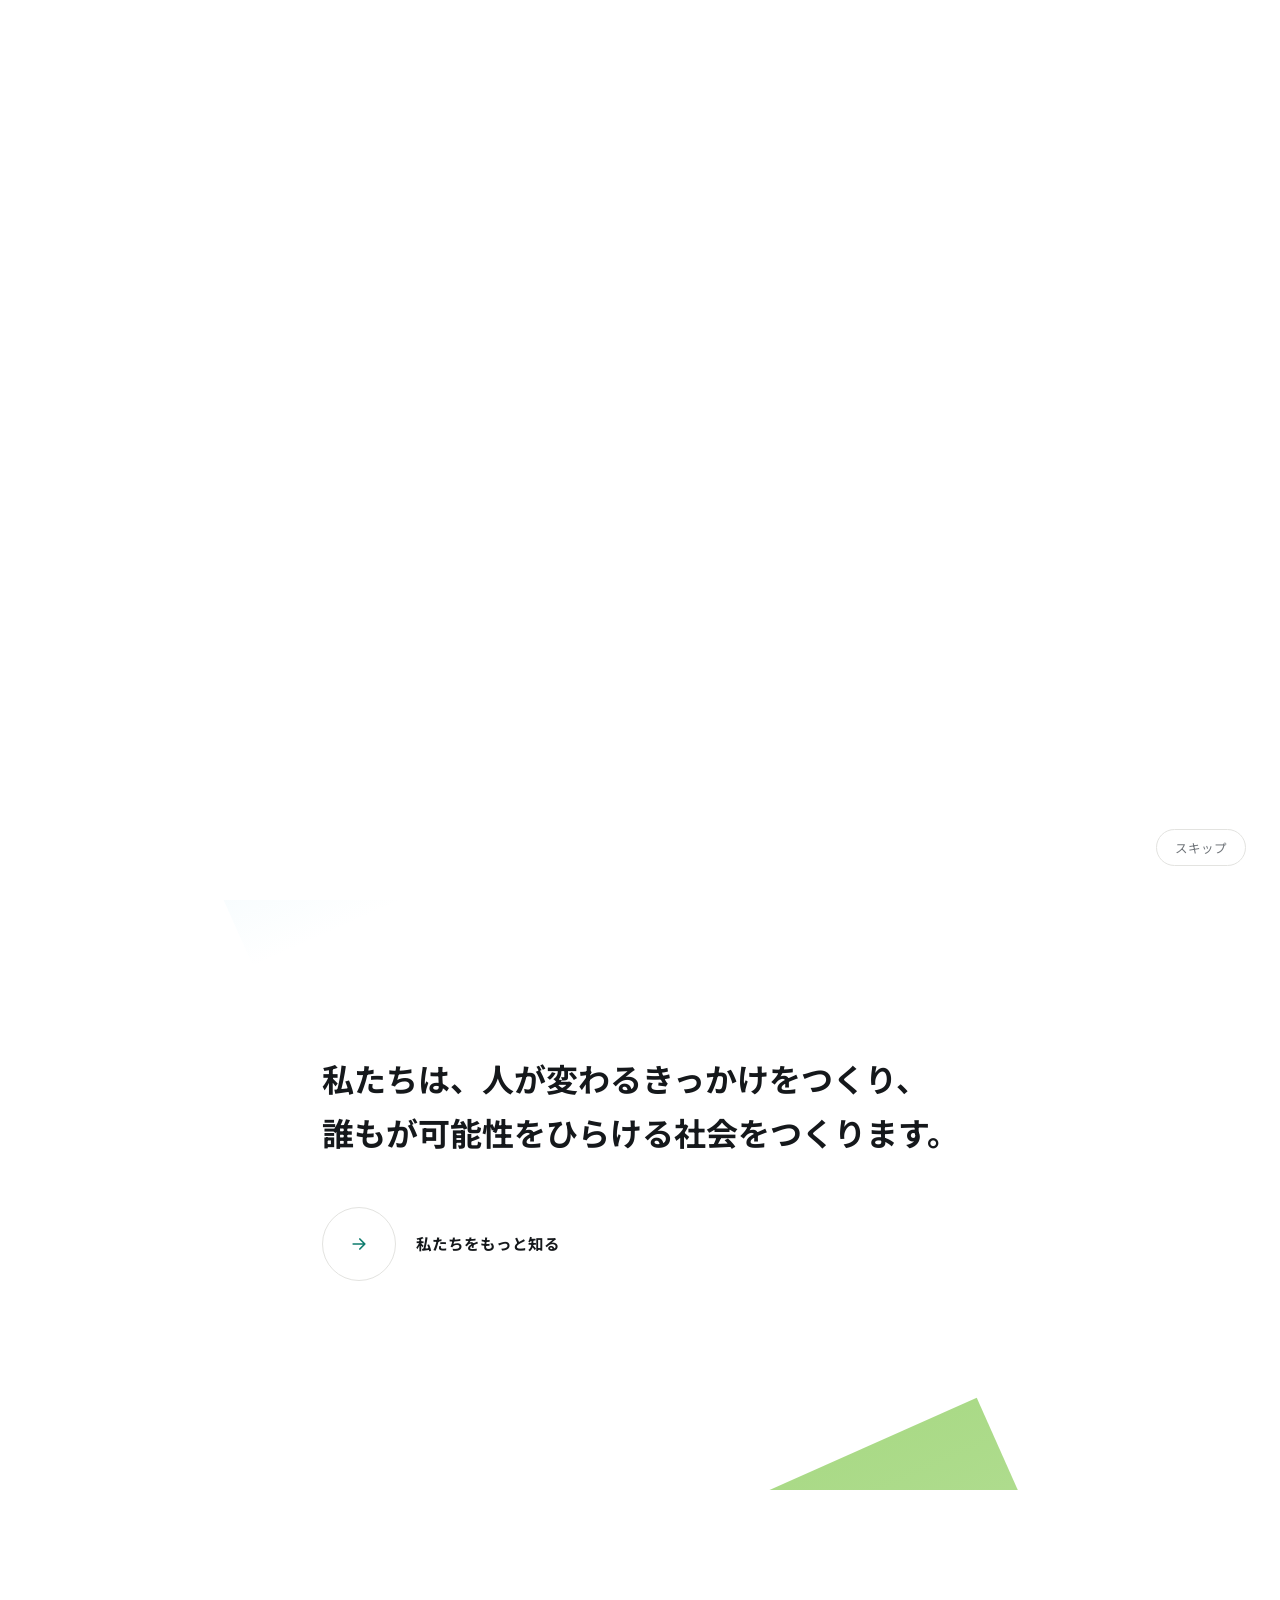
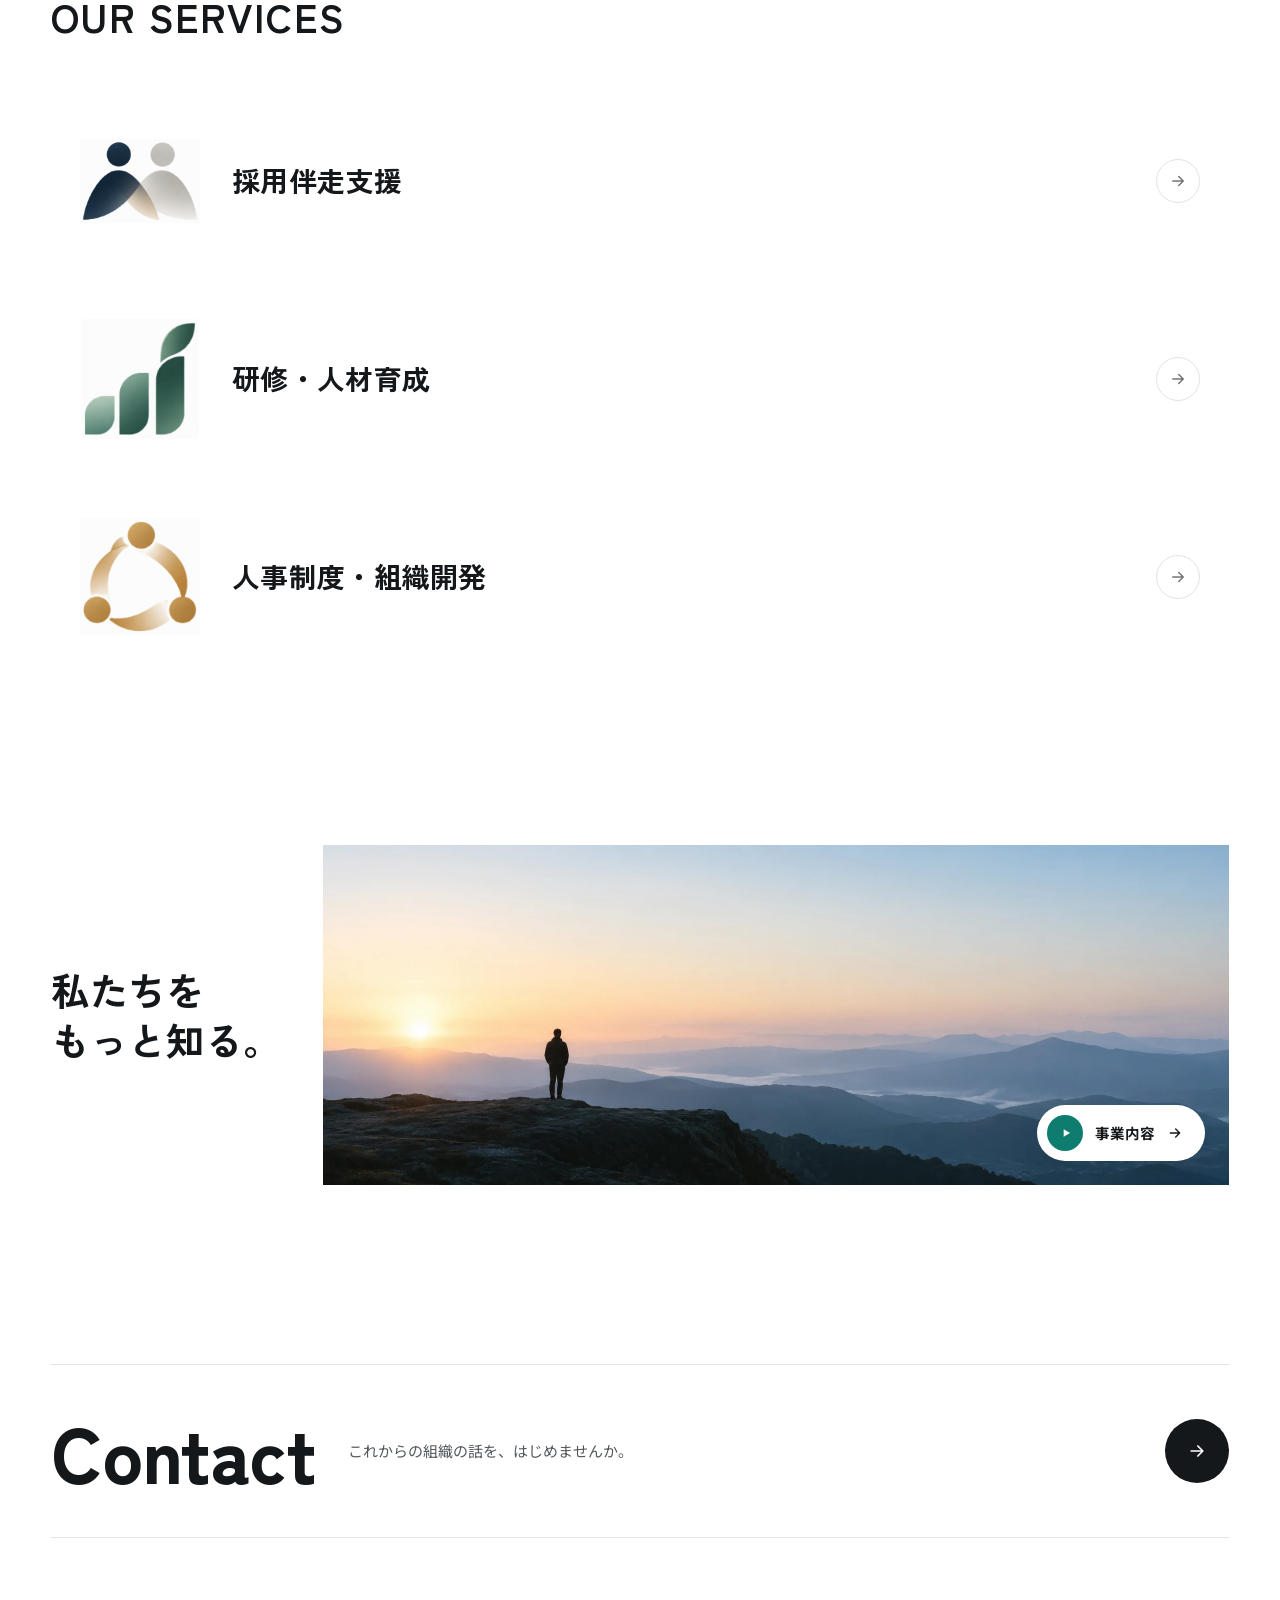
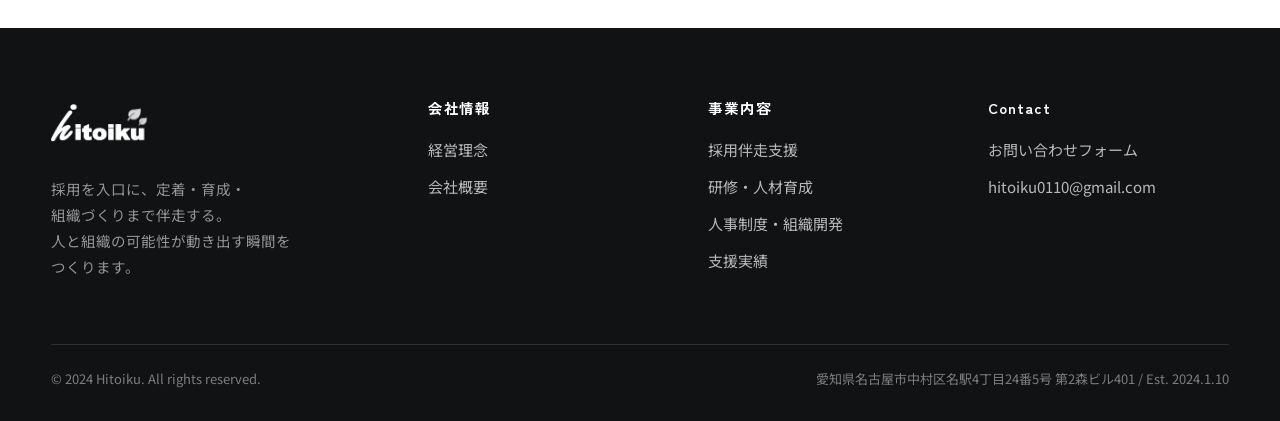
==== commit d2dce2f8: "最新版を反映" ====
--- a/index.html
+++ b/index.html
@@ -200,7 +200,7 @@
   <div class="container">
     <div class="company-deck reveal" style="transition: opacity 3s ease, transform 3s ease;">
       <div class="company-deck-text">
-        <h2><span class="nowrap">私たちを</span><br><span class="nowrap">もっと知る。</span></h2>
+        <h2><span class="nowrap">私たちを</span><br class="desktop-only"><span class="nowrap">もっと知る。</span></h2>
       </div>
       <a href="recruiting.html" class="company-deck-media">
         <img src="images/company-deck.jpg" alt="Hitoiku 会社紹介" loading="lazy">
@@ -231,7 +231,7 @@
     <div class="footer-grid">
       <div class="footer-brand">
         <a href="index.html" class="logo"><img src="images/logo.png" alt="ヒトイク" class="logo-img" onerror="this.style.display='none';this.nextElementSibling.style.display='flex';" loading="lazy"><span class="logo-fallback" style="display:none;"><span class="mark"></span><span>ヒトイク</span></span></a>
-        <p>採用を入口に、定着・育成・組織づくりまで伴走する。人と組織の可能性が動き出す瞬間をつくります。</p>
+        <p>採用を入口に、定着・育成・組織づくりまで伴走する。人と組織の可能性が動き出す瞬間を<br>つくります。</p>
       </div>
       <div>
         <h4>会社情報</h4>
--- a/css/styles.css
+++ b/css/styles.css
@@ -33,9 +33,9 @@
     screens, per the site's "content stays centered, doesn't stretch
     edge-to-edge on a 2560px monitor" rule. */
 
-  --ff-head: "Zen Kaku Gothic New", "Noto Sans JP", sans-serif;
-  --ff-body: "Noto Sans JP", "Zen Kaku Gothic New", sans-serif;
-  --ff-en:   "Zen Kaku Gothic New", sans-serif;
+  --ff-head: "Zen Kaku Gothic New", "Noto Sans JP", "Hiragino Kaku Gothic ProN", "Hiragino Sans", "Yu Gothic", "Meiryo", sans-serif;
+  --ff-body: "Noto Sans JP", "Zen Kaku Gothic New", "Hiragino Kaku Gothic ProN", "Hiragino Sans", "Yu Gothic", "Meiryo", sans-serif;
+  --ff-en:   "Zen Kaku Gothic New", "Noto Sans JP", "Hiragino Kaku Gothic ProN", "Yu Gothic", "Meiryo", sans-serif;
 
   /* Typography scale: the catchcopy tier is large and widely tracked
      (decorative), the section-heading tier stays close to before, and
@@ -344,7 +344,7 @@
     radial-gradient(480px 380px at 8% 90%, rgba(255,255,255,.06), transparent 60%);
   pointer-events:none;
 }
-.hero-grid{ position:relative; display:grid; grid-template-columns: 1.1fr .9fr; gap:56px; align-items:center; }
+.hero-grid{ position:relative; display:grid; grid-template-columns: minmax(0,1.1fr) minmax(0,.9fr); gap:56px; align-items:center; }
 .hero .eyebrow{ color: rgba(255,255,255,.6); }
 .hero .eyebrow::before{ background: rgba(255,255,255,.4); }
 .hero h1{
@@ -396,19 +396,19 @@
 @media (max-width: 720px){
   .services-panel{ padding: var(--section-pad-sm) 0; border-radius: var(--radius-m) var(--radius-m) 0 0; }
 }
-.pain-grid{ display:grid; grid-template-columns: repeat(4,1fr); gap:20px; }
+.pain-grid{ display:grid; grid-template-columns: repeat(4, minmax(0,1fr)); gap:20px; }
 .pain-card{
   background:#fff; border:1px solid var(--line); border-radius: var(--radius-m); padding: 28px 24px;
 }
 .pain-card .q{ font-family: var(--ff-en); font-size:26px; color: var(--ink); font-weight:800; margin-bottom:14px; }
 .pain-card p{ margin:0; font-size:15.5px; color: var(--ink-soft); }
-@media (max-width: 900px){ .pain-grid{ grid-template-columns: repeat(2,1fr); } }
+@media (max-width: 900px){ .pain-grid{ grid-template-columns: repeat(2, minmax(0,1fr)); } }
 @media (max-width: 560px){ .pain-grid{ grid-template-columns: minmax(0,1fr); } }
 
 /* ============================================================
    Service flow diagram
    ============================================================ */
-.flowchart{ display:grid; grid-template-columns: repeat(4,1fr); gap:0; align-items:stretch; margin-top:20px; }
+.flowchart{ display:grid; grid-template-columns: repeat(4, minmax(0,1fr)); gap:0; align-items:stretch; margin-top:20px; }
 .flow-step{
   background:#fff; border:1px solid var(--line); border-radius: var(--radius-m); padding: 26px 22px;
   position:relative;
@@ -426,7 +426,7 @@
 /* ============================================================
    Cards / services grid
    ============================================================ */
-.service-grid{ display:grid; grid-template-columns: repeat(3,1fr); gap:24px; }
+.service-grid{ display:grid; grid-template-columns: repeat(3, minmax(0,1fr)); gap:24px; }
 .service-card{
   background:#fff; border:1px solid var(--line); border-radius: var(--radius-l);
   overflow:hidden; transition: box-shadow .2s ease, transform .2s ease, border-color .2s ease;
@@ -468,7 +468,7 @@
    ============================================================ */
 .service-list{ display:flex; flex-direction:column; gap:20px; }
 .service-list-item{
-  display:grid; grid-template-columns: 120px 1fr auto; gap:32px; align-items:center;
+  display:grid; grid-template-columns: 120px minmax(0,1fr) auto; gap:32px; align-items:center;
   padding:28px; background:transparent; border:1px solid transparent; border-radius: var(--radius-l);
   text-decoration:none;
   transition: background .25s ease, border-color .25s ease, box-shadow .25s ease, transform .25s ease;
@@ -493,10 +493,16 @@
 .service-list-arrow svg{ width:18px; height:18px; }
 .service-list-item:hover .service-list-arrow{ background: var(--brand); border-color: var(--brand); color:#fff; }
 @media (max-width: 720px){
-  .service-list-item{ grid-template-columns: 64px 1fr; gap:18px; padding:20px; }
+  .service-list-item{ grid-template-columns: 64px minmax(0,1fr); gap:18px; padding:20px; }
   .service-list-icon{ width:64px; height:64px; border-radius: var(--radius-s); }
   .service-list-icon svg{ width:28px; height:28px; }
   .service-list-arrow{ display:none; }
+  /* Longest title (人事制度・組織開発, 9 chars) must stay on one line: size the
+     title from the space left beside the 64px icon instead of a fixed 28px. */
+  .service-list-body h3{
+    font-size: min(28px, calc((100vw - 2 * var(--container-pad) - 122px) / 9.3));
+    white-space: nowrap;
+  }
 }
 
 /* ============================================================
@@ -505,7 +511,7 @@
 .reasons{ background: var(--bg-deep); color:#fff; }
 .reasons .section-head h2, .reasons .section-head p{ color:#fff; }
 .reasons .section-head p{ color: rgba(255,255,255,.68); }
-.reason-list{ display:grid; grid-template-columns: repeat(3,1fr); gap:24px; }
+.reason-list{ display:grid; grid-template-columns: repeat(3, minmax(0,1fr)); gap:24px; }
 .reason-item{ border:1px solid rgba(255,255,255,.14); border-radius: var(--radius-m); padding:30px 26px; background: rgba(255,255,255,.04); }
 .reason-item .num{ font-family: var(--ff-en); font-size:34px; font-weight:800; color: var(--brand-light); }
 .reason-item h3{ color:#fff; font-size:19px; margin: 14px 0 10px; }
@@ -515,13 +521,13 @@
 /* ============================================================
    Stats / results
    ============================================================ */
-.stat-strip{ display:grid; grid-template-columns: repeat(3,1fr); gap:24px; text-align:center; }
+.stat-strip{ display:grid; grid-template-columns: repeat(3, minmax(0,1fr)); gap:24px; text-align:center; }
 .stat-strip .stat b{ display:block; font-family: var(--ff-en); font-size: 44px; color: var(--brand); }
 .stat-strip .stat span{ display:block; font-size:14.5px; color: var(--ink-soft); }
 @media (max-width: 700px){ .stat-strip{ grid-template-columns: minmax(0,1fr); gap:16px; } }
 
 /* Designed stat showcase: ring-chart style, replaces plain stat-strip numbers */
-.stat-showcase{ display:grid; grid-template-columns: repeat(3,1fr); gap:32px; text-align:center; }
+.stat-showcase{ display:grid; grid-template-columns: repeat(3, minmax(0,1fr)); gap:32px; text-align:center; }
 .stat-showcase-item{ display:flex; flex-direction:column; align-items:center; }
 .stat-ring-wrap{ position:relative; width:180px; height:180px; margin-bottom:20px; }
 .stat-ring{ width:180px; height:180px; transform:rotate(-90deg); position:absolute; inset:0; }
@@ -540,7 +546,7 @@
 @media (max-width: 700px){ .stat-showcase{ grid-template-columns: minmax(0,1fr); gap:36px; } }
 
 /* Company deck teaser card: photo + "view our deck" link */
-.company-deck{ display:grid; grid-template-columns: 240px 1fr; gap:32px; align-items:center; }
+.company-deck{ display:grid; grid-template-columns: 240px minmax(0,1fr); gap:32px; align-items:center; }
 .company-deck-text .eyebrow{ margin-bottom:14px; }
 .company-deck-text h2{ font-size: clamp(28px, 3vw, 40px); line-height:1.3; margin:0; }
 .company-deck-text h2 .nowrap{ white-space:nowrap; }
@@ -605,7 +611,7 @@
 .case-grid-feature .case-card:nth-child(4){ grid-column: 1 / span 2; }
 .case-grid-feature .case-card:nth-child(4) .case-photo{ aspect-ratio: 21/7; }
 
-.case-grid-2x2{ grid-template-columns: repeat(2,1fr); }
+.case-grid-2x2{ grid-template-columns: repeat(2, minmax(0,1fr)); }
 
 @media (max-width: 800px){
   .case-grid, .case-grid-feature, .case-grid-2x2{ grid-template-columns: minmax(0,1fr); }
@@ -690,7 +696,7 @@
    Footer
    ============================================================ */
 .site-footer{ background: var(--bg-deep); color: rgba(255,255,255,.7); padding: 70px 0 30px; }
-.footer-grid{ display:grid; grid-template-columns: 1.4fr 1fr 1fr 1fr; gap:40px; }
+.footer-grid{ display:grid; grid-template-columns: minmax(0,1.4fr) repeat(3, minmax(0,1fr)); gap:40px; }
 .footer-grid h4{ color:#fff; font-size:14.5px; letter-spacing:.06em; margin-bottom:18px; }
 .footer-grid li{ margin-bottom:10px; font-size:15px; }
 .footer-grid a:hover{ color:#fff; }
@@ -799,7 +805,7 @@
 /* Horizontal menu list (title + tag / description / arrow, divided by rules) */
 .menu-list{ display:flex; flex-direction:column; }
 .menu-list-item{
-  display:grid; grid-template-columns: 220px 1fr auto; gap:32px; align-items:center;
+  display:grid; grid-template-columns: 220px minmax(0,1fr) auto; gap:32px; align-items:center;
   padding:26px 0; border-bottom:1px solid var(--line);
 }
 .menu-list-item:first-child{ border-top:1px solid var(--line); }
@@ -828,7 +834,7 @@
 @media (max-width: 900px){ .phase-grid{ grid-template-columns: minmax(0,1fr); gap:36px; } }
 
 /* Two column feature rows */
-.feature-row{ display:grid; grid-template-columns: repeat(2,1fr); gap:20px; }
+.feature-row{ display:grid; grid-template-columns: repeat(2, minmax(0,1fr)); gap:20px; }
 .feature-box{ border:1px solid var(--line); border-radius: var(--radius-m); padding:26px 24px; background:#fff; }
 .feature-box h4{ font-size:17px; margin-bottom:8px; display:flex; align-items:center; gap:10px; }
 .feature-box h4 .ico{ width:34px; height:34px; border-radius:10px; background: var(--brand-pale); color:var(--brand); display:flex; align-items:center; justify-content:center; flex-shrink:0; }
@@ -846,7 +852,7 @@
 .price-note{ font-size:13.5px; color: var(--ink-faint); margin-top:14px; }
 
 /* Profile */
-.profile-hero{ display:grid; grid-template-columns: 260px 1fr; gap:44px; align-items:start; }
+.profile-hero{ display:grid; grid-template-columns: 260px minmax(0,1fr); gap:44px; align-items:start; }
 .profile-photo{
   width:100%; aspect-ratio: 1; border-radius: var(--radius-l);
   background: linear-gradient(160deg, var(--brand) 0%, var(--bg-deep) 100%);
@@ -902,6 +908,7 @@
 .contact-method:has(.val br){ align-items:flex-start; }
 .flow-mini{ display:flex; flex-direction:column; gap:14px; margin-top:16px; }
 .flow-mini-item{ display:flex; gap:14px; align-items:flex-start; }
+.flow-mini-item > p{ min-width:0; }
 .flow-mini-item .n{ width:26px; height:26px; border-radius:50%; background: var(--brand); color:#fff; font-family:var(--ff-en); font-size:12.5px; font-weight:800; display:flex; align-items:center; justify-content:center; flex-shrink:0; }
 .flow-mini-item p{ margin:0; font-size:14.5px; }
 @media (max-width: 800px){ .contact-grid{ grid-template-columns: minmax(0,1fr); } }
@@ -1113,11 +1120,11 @@
 }
 .values-list-item:first-child{ padding-top:0; }
 .values-list-item:last-child{ border-bottom:none; padding-bottom:0; }
-.values-left{ flex-shrink:0; }
+.values-left{ flex-shrink:0; max-width:100%; min-width:0; }
 .values-row{ display:flex; align-items:center; gap:20px; margin-bottom:10px; }
 .values-row .num{ font-family: var(--ff-en); font-size:38px; font-weight:300; color:#93B2A6; line-height:1; flex-shrink:0; }
 .values-row .vline{ width:1px; height:34px; background: var(--line); flex-shrink:0; }
-.values-row h3{ font-size:30px; font-weight:400; margin:0; line-height:1.3; }
+.values-row h3{ font-size:30px; font-weight:400; margin:0; line-height:1.3; min-width:0; }
 .values-left p{ font-size:15px; color: var(--ink); margin:0; padding-left:78px; word-break:keep-all; overflow-wrap:break-word; }
 .values-desc{ flex:1; min-width:260px; max-width:600px; font-size:17px; color: var(--ink); line-height:1.8; margin:0; padding-top:4px; word-break:keep-all; overflow-wrap:break-word; }
 @media (max-width: 560px){
@@ -1132,10 +1139,10 @@
 }
 .philosophy-quote p{ font-size: clamp(17px,1.8vw,20px); color: var(--ink); font-weight:700; margin:0; line-height:1.8; }
 .philosophy-body p{ font-size:15.5px; }
-.philosophy-grid{ display:grid; grid-template-columns: 1.1fr .9fr; gap:56px; align-items:start; }
+.philosophy-grid{ display:grid; grid-template-columns: minmax(0,1.1fr) minmax(0,.9fr); gap:56px; align-items:start; }
 @media (max-width: 860px){ .philosophy-grid{ grid-template-columns: minmax(0,1fr); } }
 
-.belief-list{ display:grid; grid-template-columns: repeat(3,1fr); gap:24px; margin-top:8px; }
+.belief-list{ display:grid; grid-template-columns: repeat(3, minmax(0,1fr)); gap:24px; margin-top:8px; }
 .belief-item{ padding:26px 24px; border:1px solid var(--line); border-radius: var(--radius-m); background:#fff; }
 .belief-item .num{ font-family:var(--ff-en); font-size:26px; font-weight:800; color: var(--brand-light); }
 .belief-item h4{ font-size:17.5px; margin:12px 0 8px; }
@@ -1154,7 +1161,7 @@
 .ceo-mini-card .more{ margin-left:auto; flex-shrink:0; font-weight:700; font-size:14.5px; color: var(--brand); white-space:nowrap; }
 @media (max-width: 560px){ .ceo-mini-card{ flex-wrap:wrap; } .ceo-mini-card .more{ margin-left:0; } }
 
-.service-link-grid{ display:grid; grid-template-columns: repeat(3,1fr); gap:20px; }
+.service-link-grid{ display:grid; grid-template-columns: repeat(3, minmax(0,1fr)); gap:20px; }
 .service-link-card{
   display:flex; flex-direction:column; gap:10px; padding:26px 24px; border:1px solid var(--line);
   border-radius: var(--radius-m); background:#fff; transition: border-color .2s ease, box-shadow .2s ease;
@@ -1207,7 +1214,7 @@
 
 .lx-list{ border-top:1px solid var(--line); }
 .lx-list-item{
-  display:grid; grid-template-columns: 90px 1fr auto; align-items:center; gap:32px;
+  display:grid; grid-template-columns: 90px minmax(0,1fr) auto; align-items:center; gap:32px;
   padding:40px 0; border-bottom:1px solid var(--line); text-decoration:none;
   transition: opacity .2s ease;
 }
@@ -1219,7 +1226,7 @@
 .lx-list-item:hover .lx-list-arrow{ background: var(--brand); border-color: var(--brand); color:#fff; }
 .lx-list-arrow svg{ width:16px; height:16px; }
 @media (max-width: 640px){
-  .lx-list-item{ grid-template-columns: 50px 1fr; gap:16px; padding:28px 0; }
+  .lx-list-item{ grid-template-columns: 50px minmax(0,1fr); gap:16px; padding:28px 0; }
   .lx-list-arrow{ display:none; }
 }
 
@@ -1270,3 +1277,29 @@
 @media (max-width: 720px){
   .lx-mode .static-hero-text h1{ letter-spacing:.08em; }
 }
+
+/* ============================================================
+   Phone/tablet line-break alignment with the desktop design.
+   Desktop copy is broken at deliberate points (<br>). On narrow
+   screens each of those lines may still need to wrap, so:
+   - headings and any block with a deliberate <br> (.has-br, tagged by
+     js/main.js) balance their lines instead of leaving a short orphan
+   - the statement under the hero is sized so each desktop line fits
+     on one line, matching the PC two-line layout
+   Desktop (>767px) is untouched.
+   ============================================================ */
+@media (max-width: 767px){
+  h1, h2, h3, h4, .has-br{ text-wrap: balance; }
+  .about-teaser-statement{ font-size: min(4.3vw, 32px); }
+}
+@media (max-width: 560px){
+  .values-desc{ font-size:15px; }
+}
+
+/* Very small phones (<=340px): keep single-line headings from wrapping a lone character. */
+@media (max-width: 340px){
+  .page-hero h1{ font-size:24px; }
+  .hero-v2-title{ font-size:30px; }
+  .mv-item h3{ font-size:30px; }
+  .company-deck-text h2{ font-size:26px; }
+}
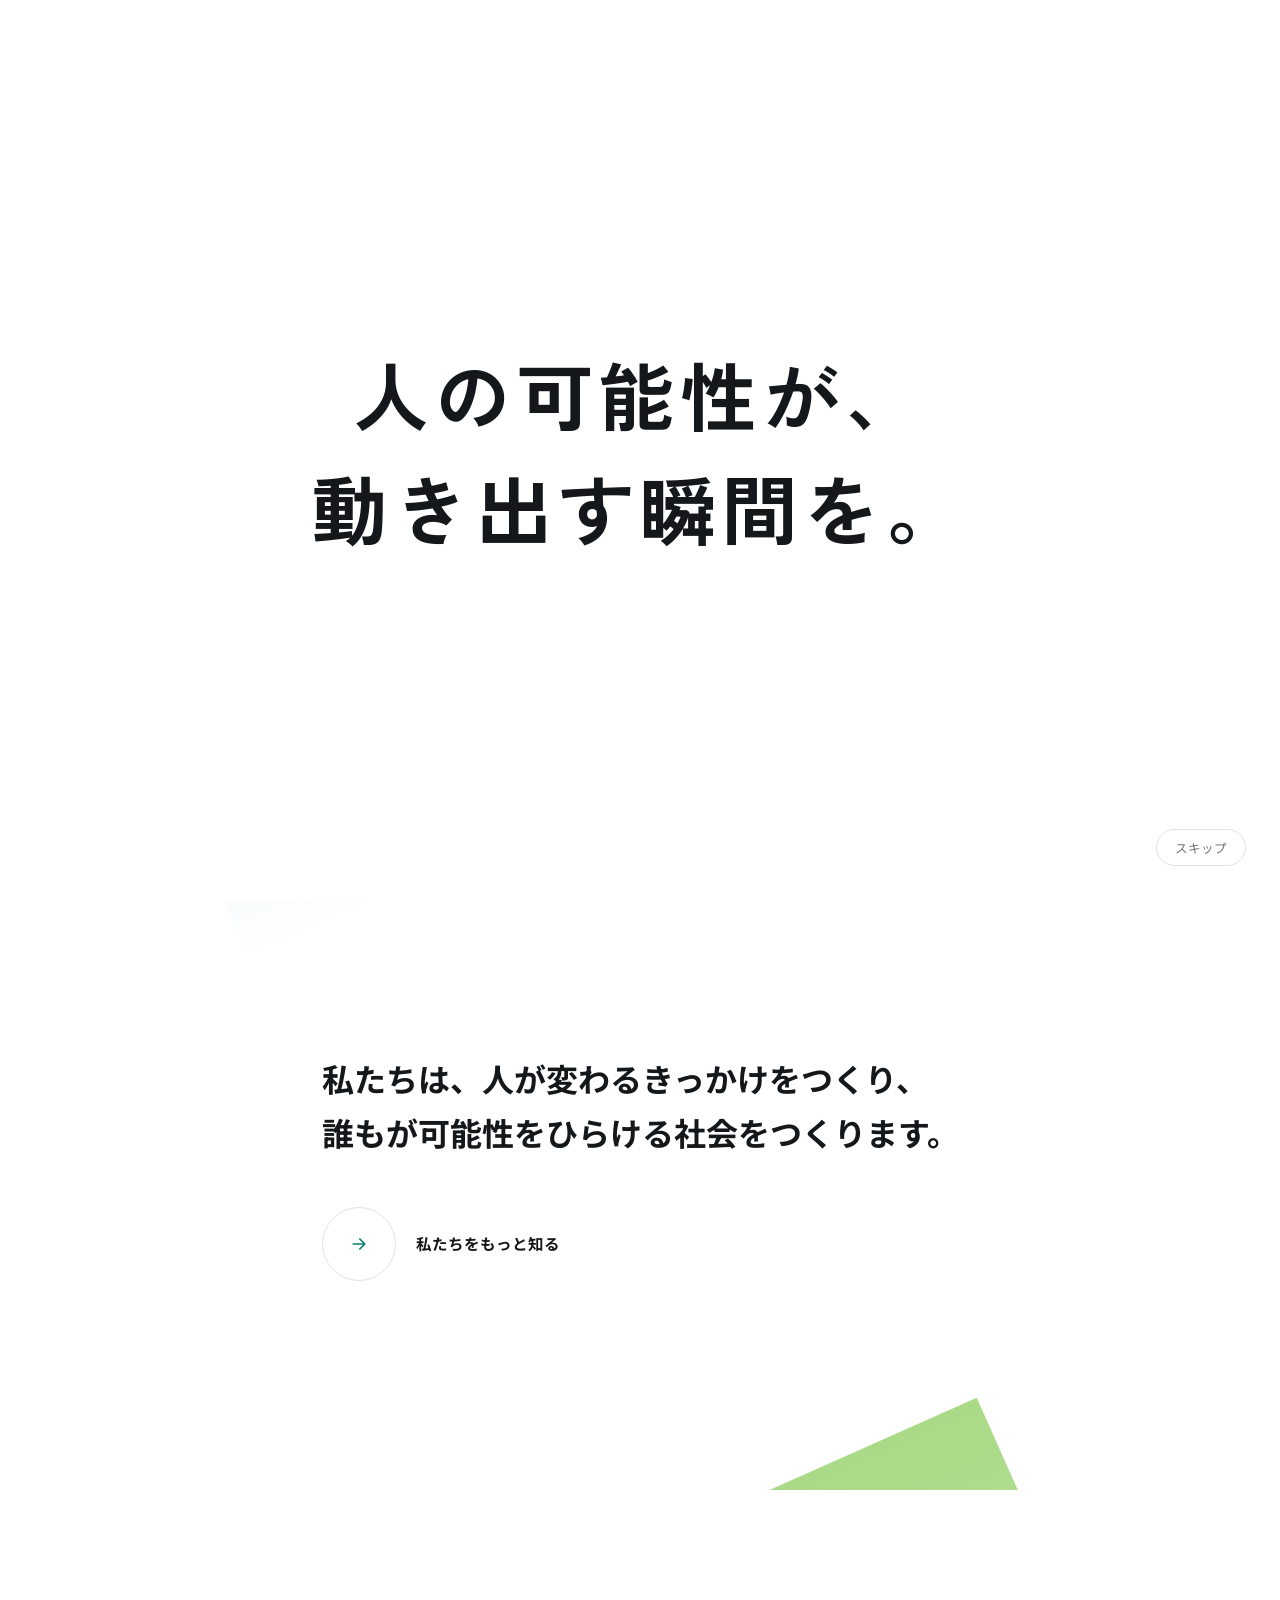
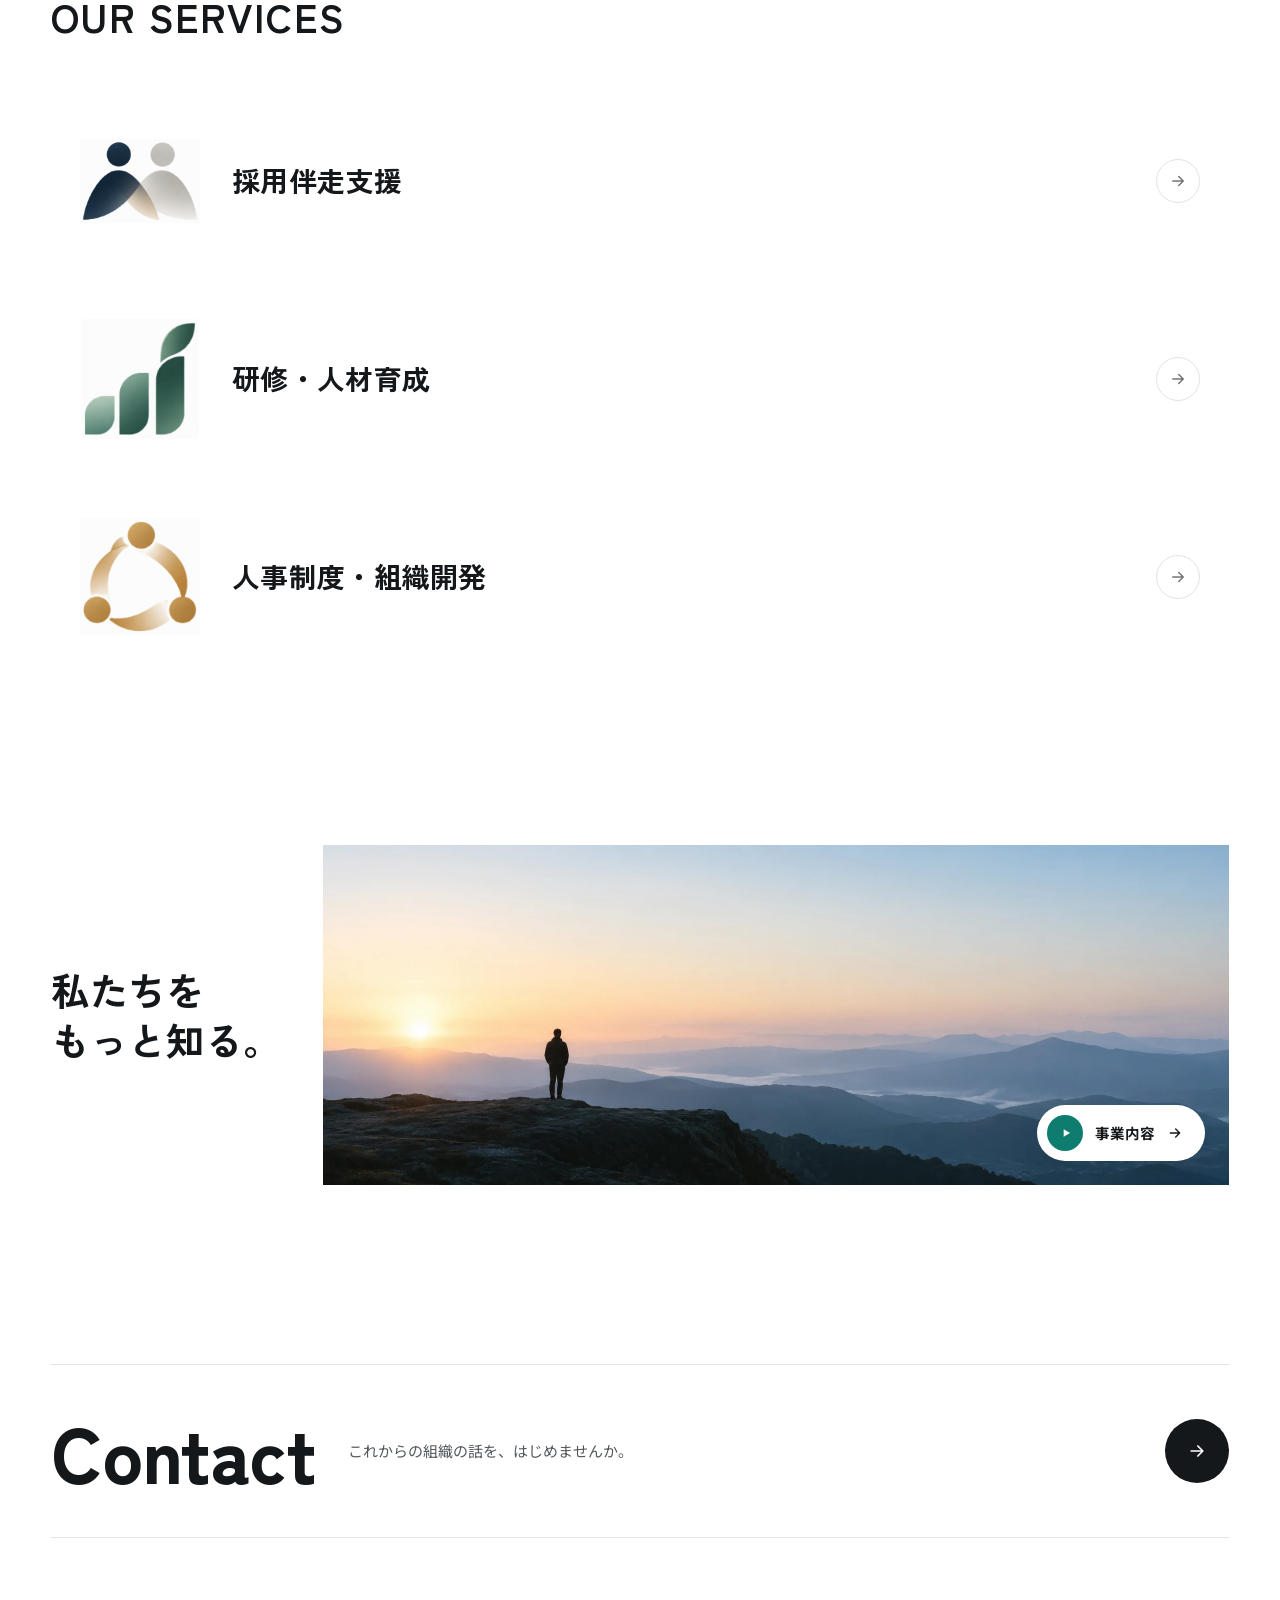
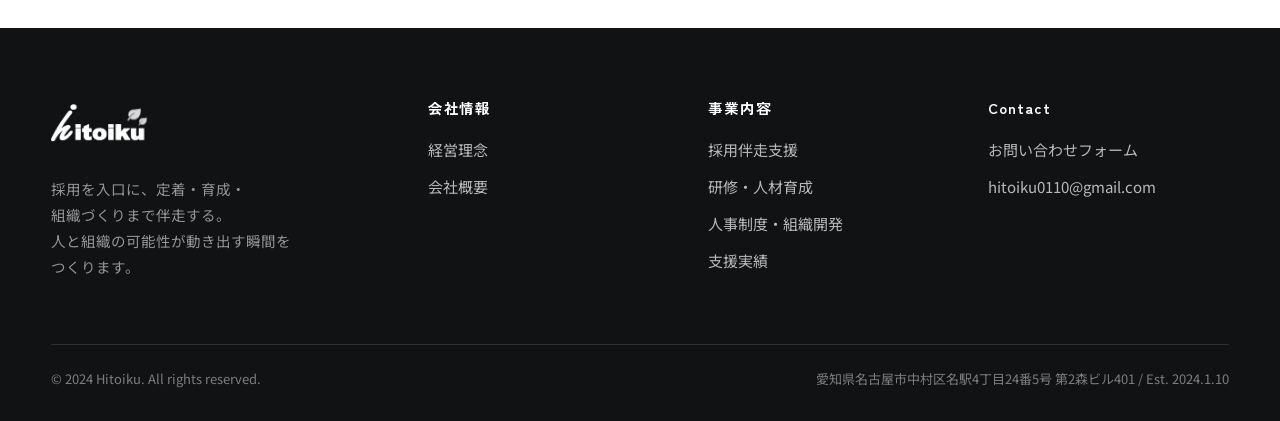
==== commit 08e5db76: "最新版を反映" ====
--- a/index.html
+++ b/index.html
@@ -3,8 +3,8 @@
 <head>
 <meta charset="UTF-8">
 <meta name="viewport" content="width=device-width, initial-scale=1.0">
-<title>ヒトイク | 採用して終わらせない。人が定着し、育つ組織へ。 - UPDATE HUMAN</title>
-<meta name="description" content="ヒトイクは、採用を入口に定着・育成・組織づくりまで伴走する採用伴走支援会社です。採用伴走支援・研修・人事制度構築を通じて企業の成長を支援します。">
+<title>株式会社hitoiku | 採用して終わらせない。人が定着し、育つ組織へ。 - UPDATE HUMAN</title>
+<meta name="description" content="hitoikuは、採用を入口に定着・育成・組織づくりまで伴走する採用伴走支援会社です。採用伴走支援・研修・人事制度構築を通じて企業の成長を支援します。">
 <link rel="icon" href="data:image/svg+xml,<svg xmlns=%22http://www.w3.org/2000/svg%22 viewBox=%220 0 32 32%22><rect width=%2232%22 height=%2232%22 rx=%229%22 fill=%22%230E7C6E%22/><path d=%22M9 17l5 5 9-11%22 stroke=%22white%22 stroke-width=%223%22 fill=%22none%22 stroke-linecap=%22round%22 stroke-linejoin=%22round%22/></svg>">
 <link rel="preconnect" href="https://fonts.googleapis.com">
 <link rel="preconnect" href="https://fonts.gstatic.com" crossorigin>
@@ -33,7 +33,7 @@
 <body>
 <header class="site-header">
   <div class="header-inner">
-    <a href="index.html" class="logo"><img src="images/logo.png" alt="ヒトイク" class="logo-img" onerror="this.style.display='none';this.nextElementSibling.style.display='flex';" loading="eager"><span class="logo-fallback" style="display:none;"><span class="mark"></span><span>ヒトイク<small>UPDATE HUMAN</small></span></span></a>
+    <a href="index.html" class="logo"><img src="images/logo.png" alt="ヒトイク" class="logo-img" onerror="this.style.display='none';this.nextElementSibling.style.display='flex';" loading="eager"><span class="logo-fallback" style="display:none;"><span class="mark"></span><span>hitoiku<small>UPDATE HUMAN</small></span></span></a>
     <nav class="main-nav">
       <ul>
         <li><a class="nav-link active" href="index.html">ホーム</a></li>
@@ -230,7 +230,7 @@
   <div class="container">
     <div class="footer-grid">
       <div class="footer-brand">
-        <a href="index.html" class="logo"><img src="images/logo.png" alt="ヒトイク" class="logo-img" onerror="this.style.display='none';this.nextElementSibling.style.display='flex';" loading="lazy"><span class="logo-fallback" style="display:none;"><span class="mark"></span><span>ヒトイク</span></span></a>
+        <a href="index.html" class="logo"><img src="images/logo.png" alt="ヒトイク" class="logo-img" onerror="this.style.display='none';this.nextElementSibling.style.display='flex';" loading="lazy"><span class="logo-fallback" style="display:none;"><span class="mark"></span><span>hitoiku</span></span></a>
         <p>採用を入口に、定着・育成・組織づくりまで伴走する。人と組織の可能性が動き出す瞬間を<br>つくります。</p>
       </div>
       <div>
